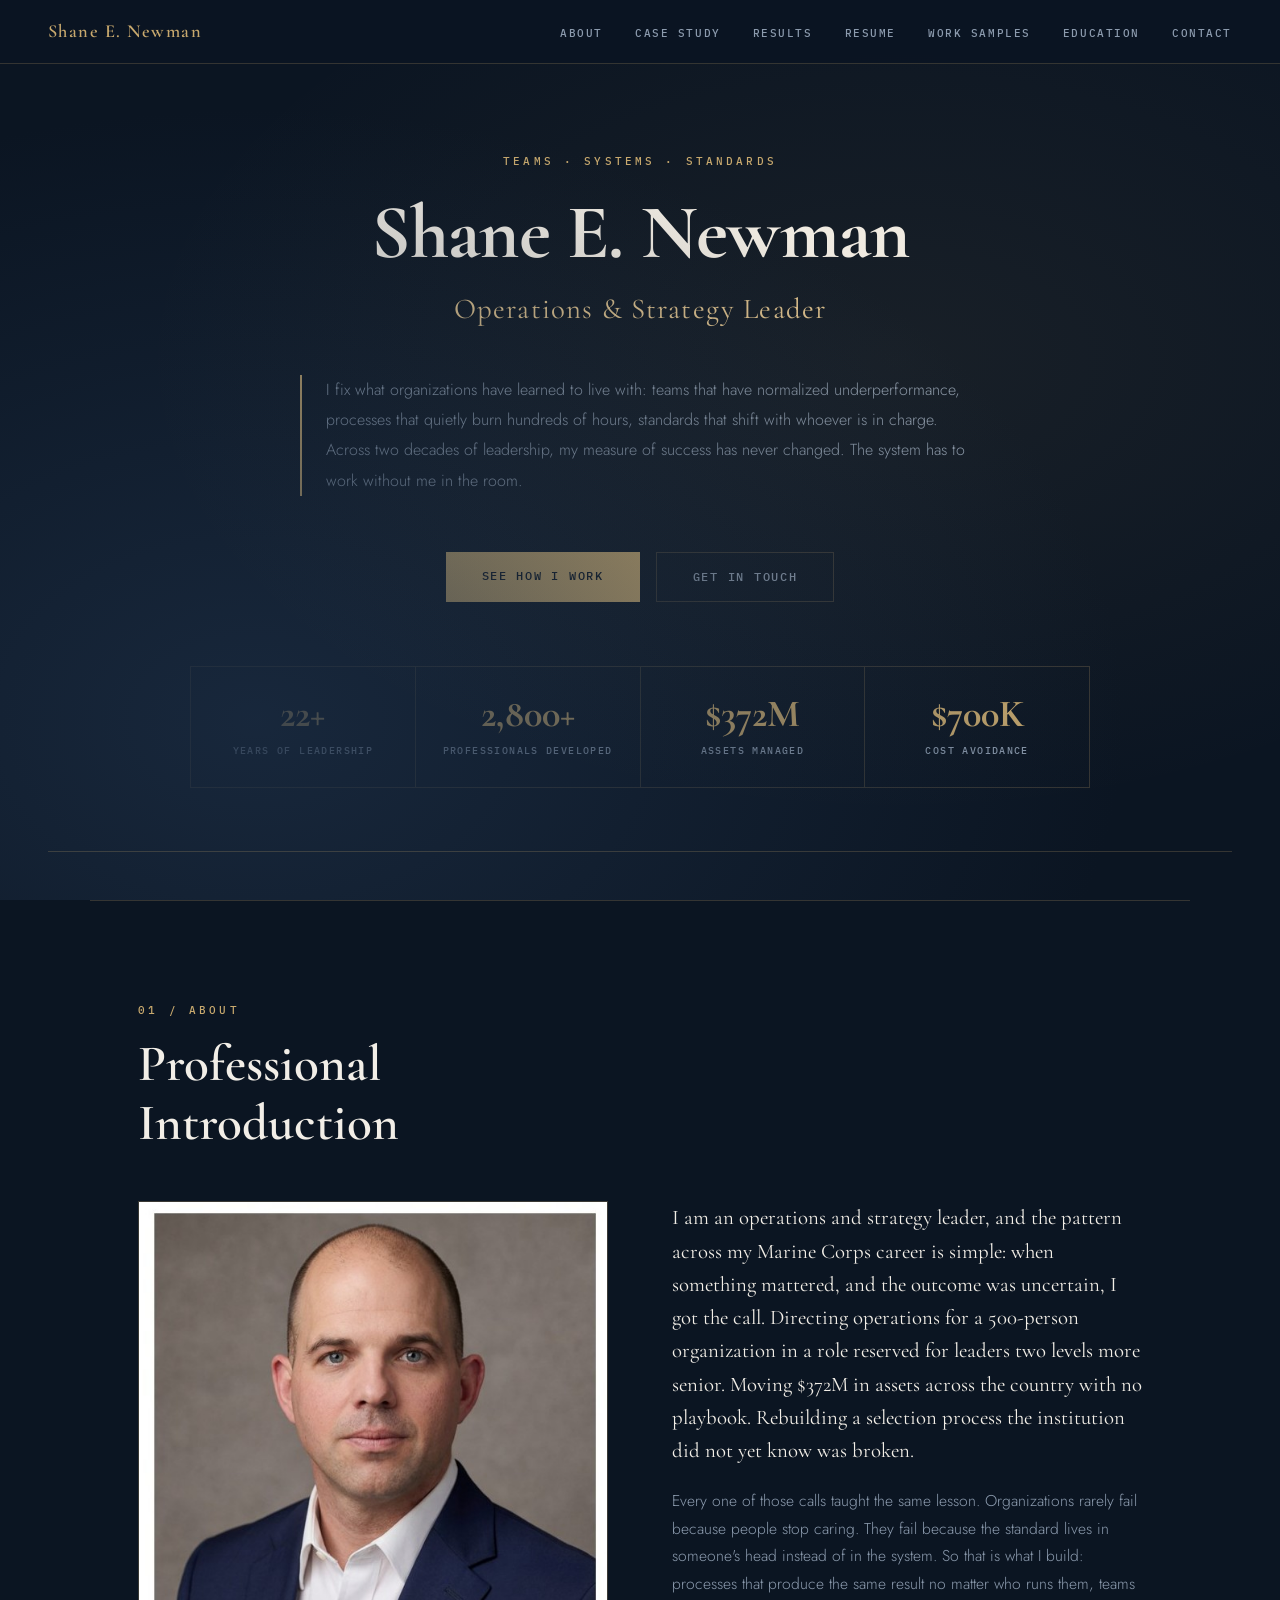
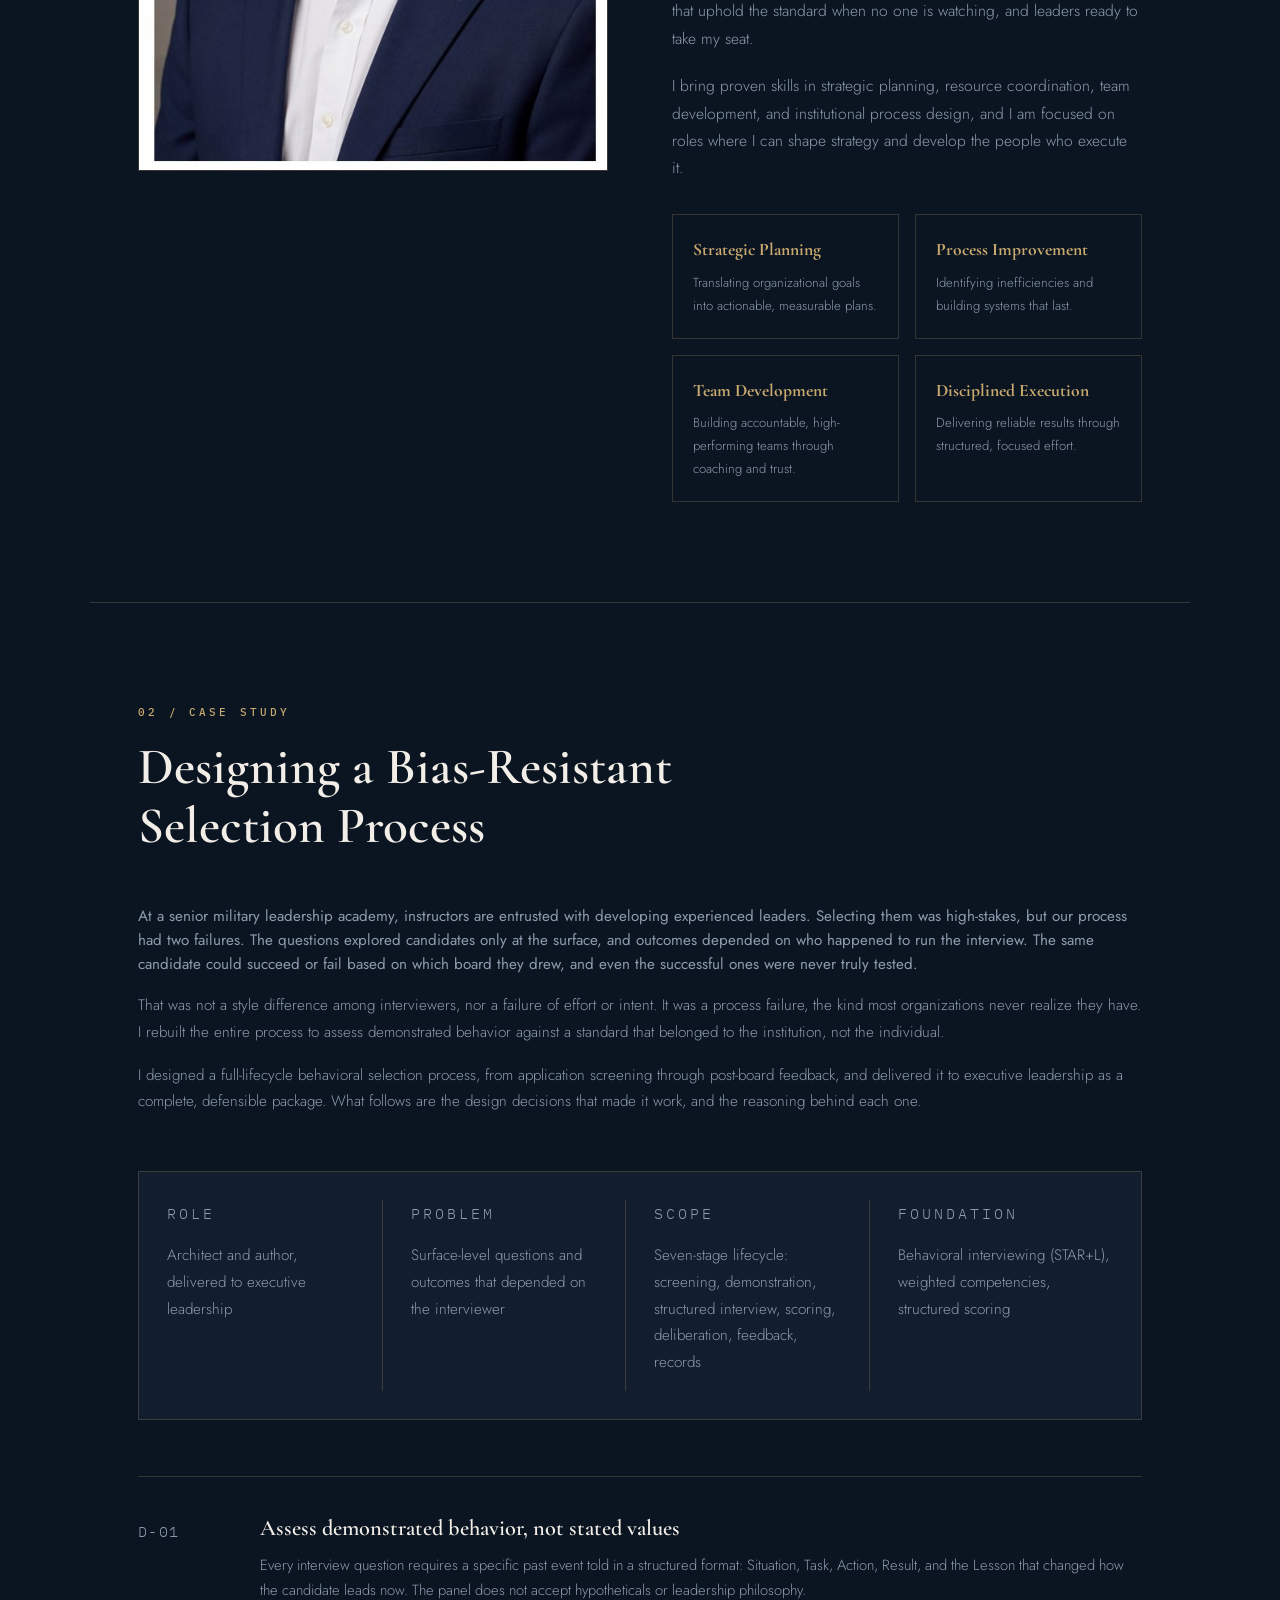
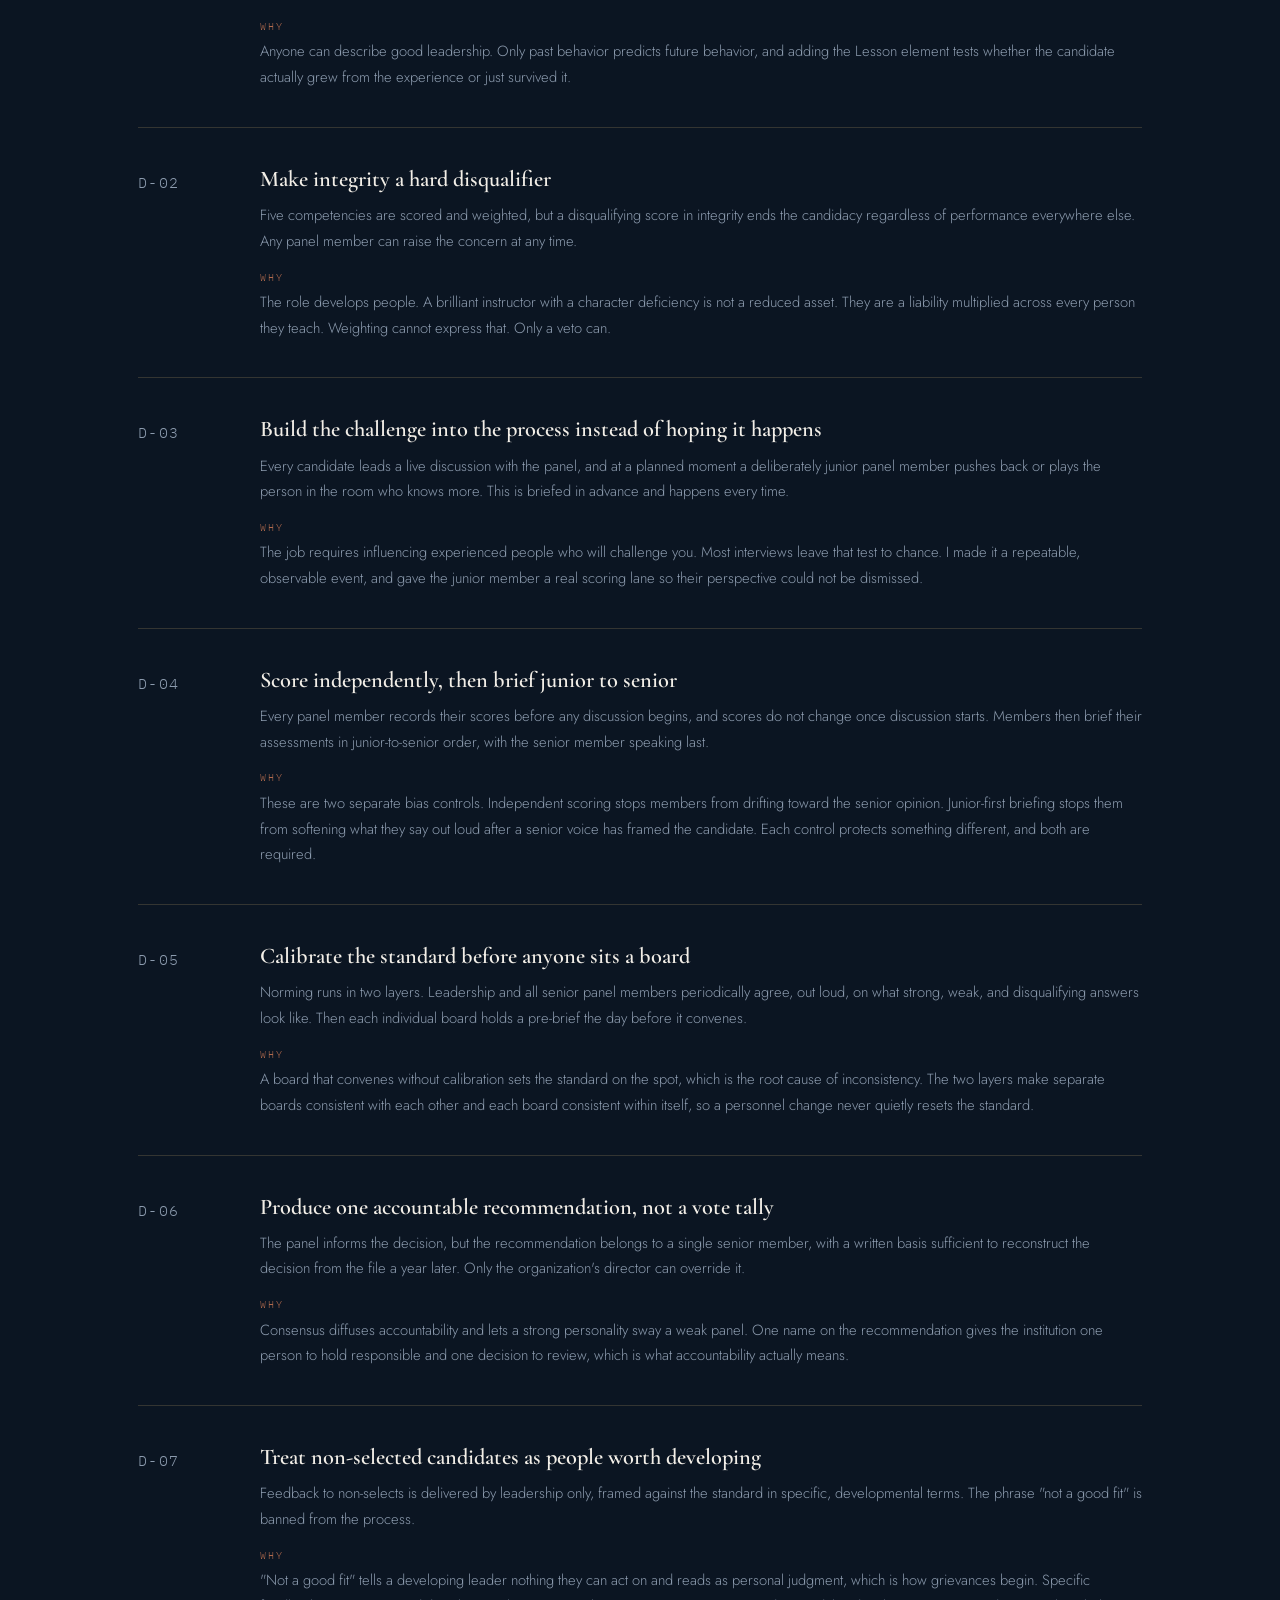
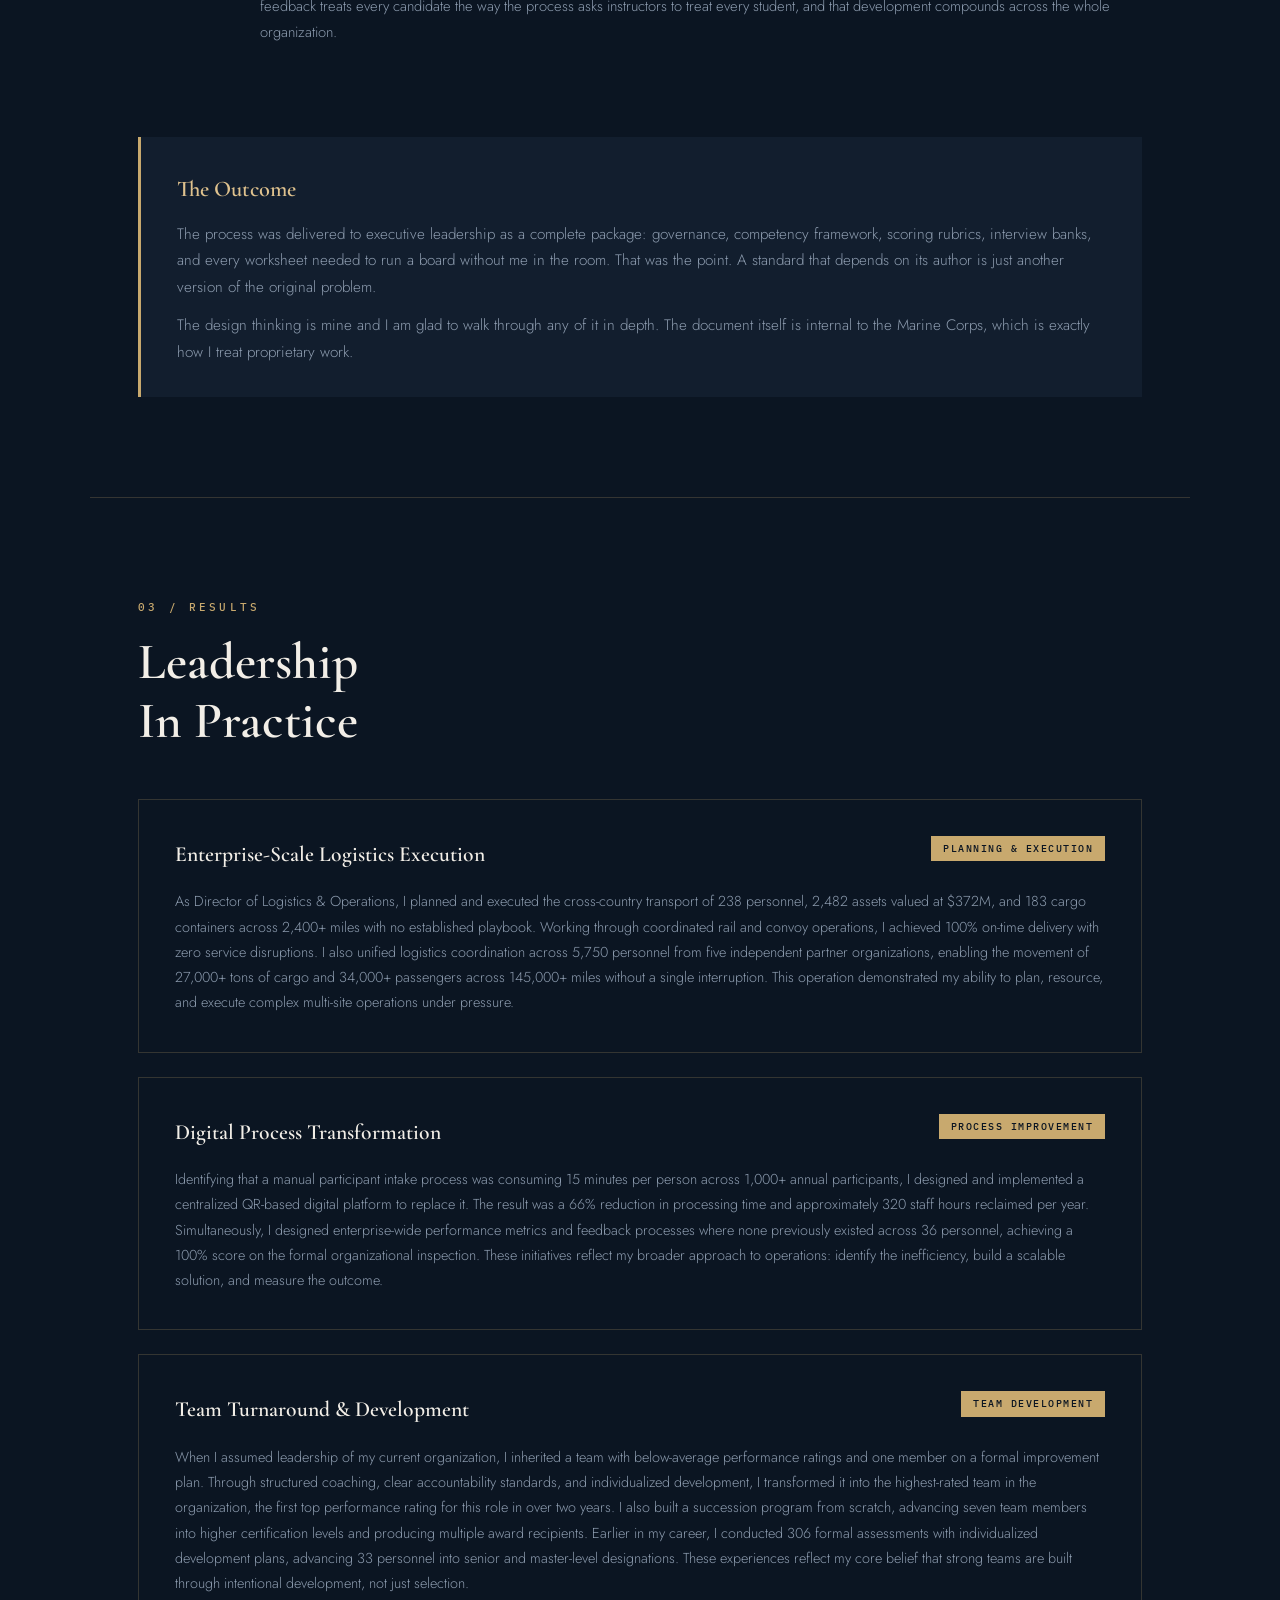
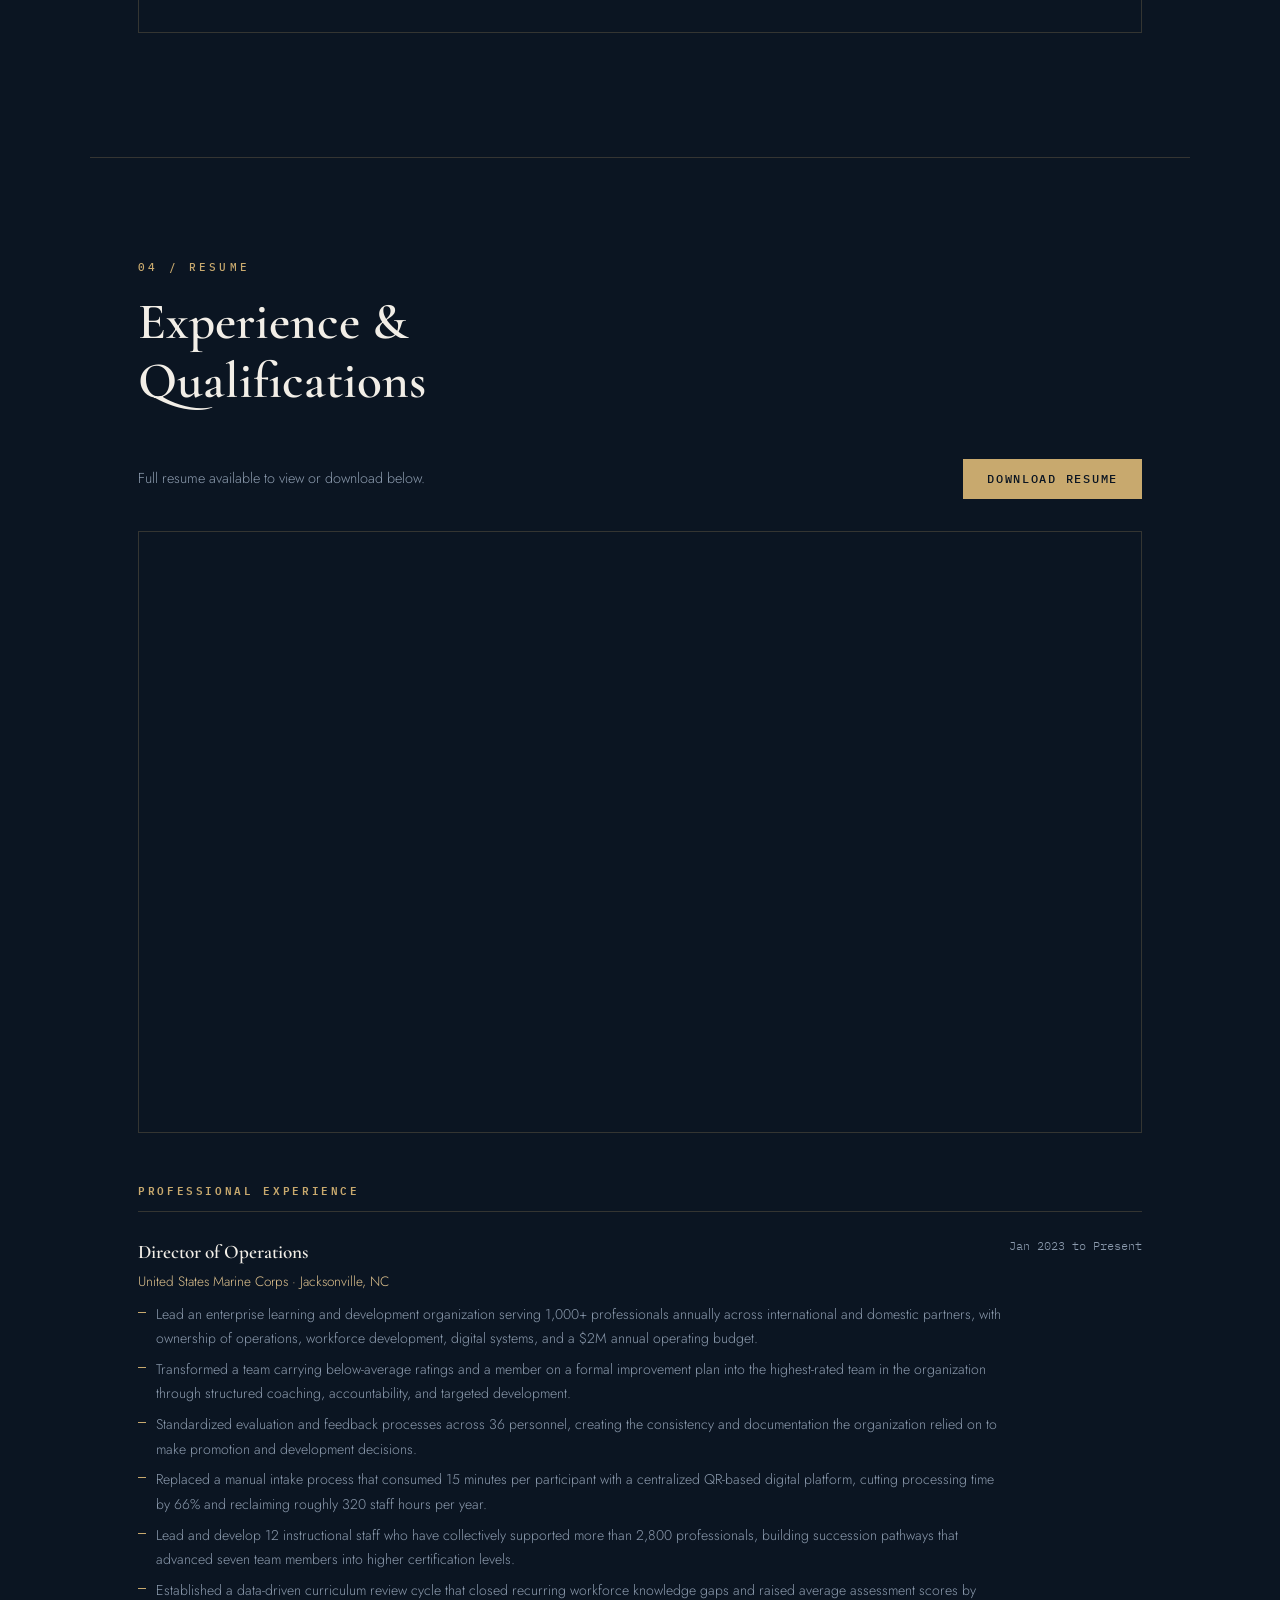
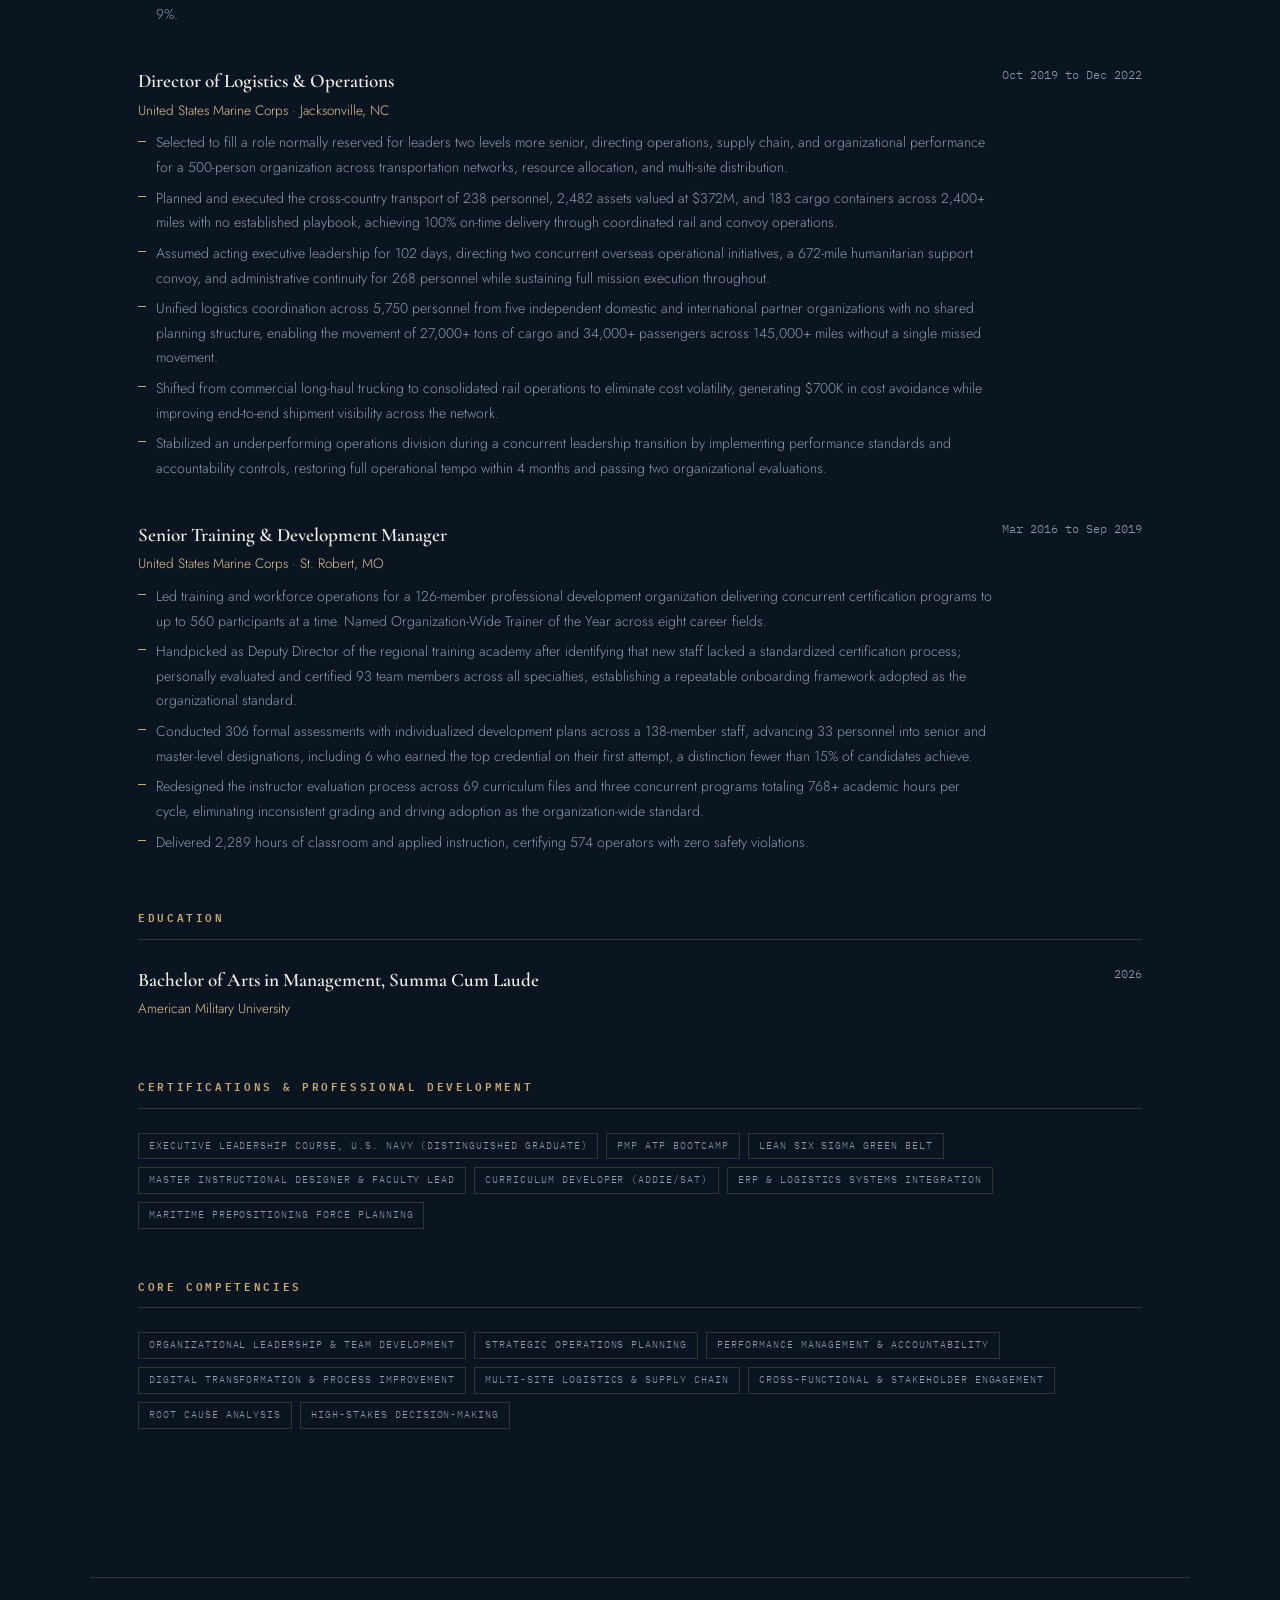
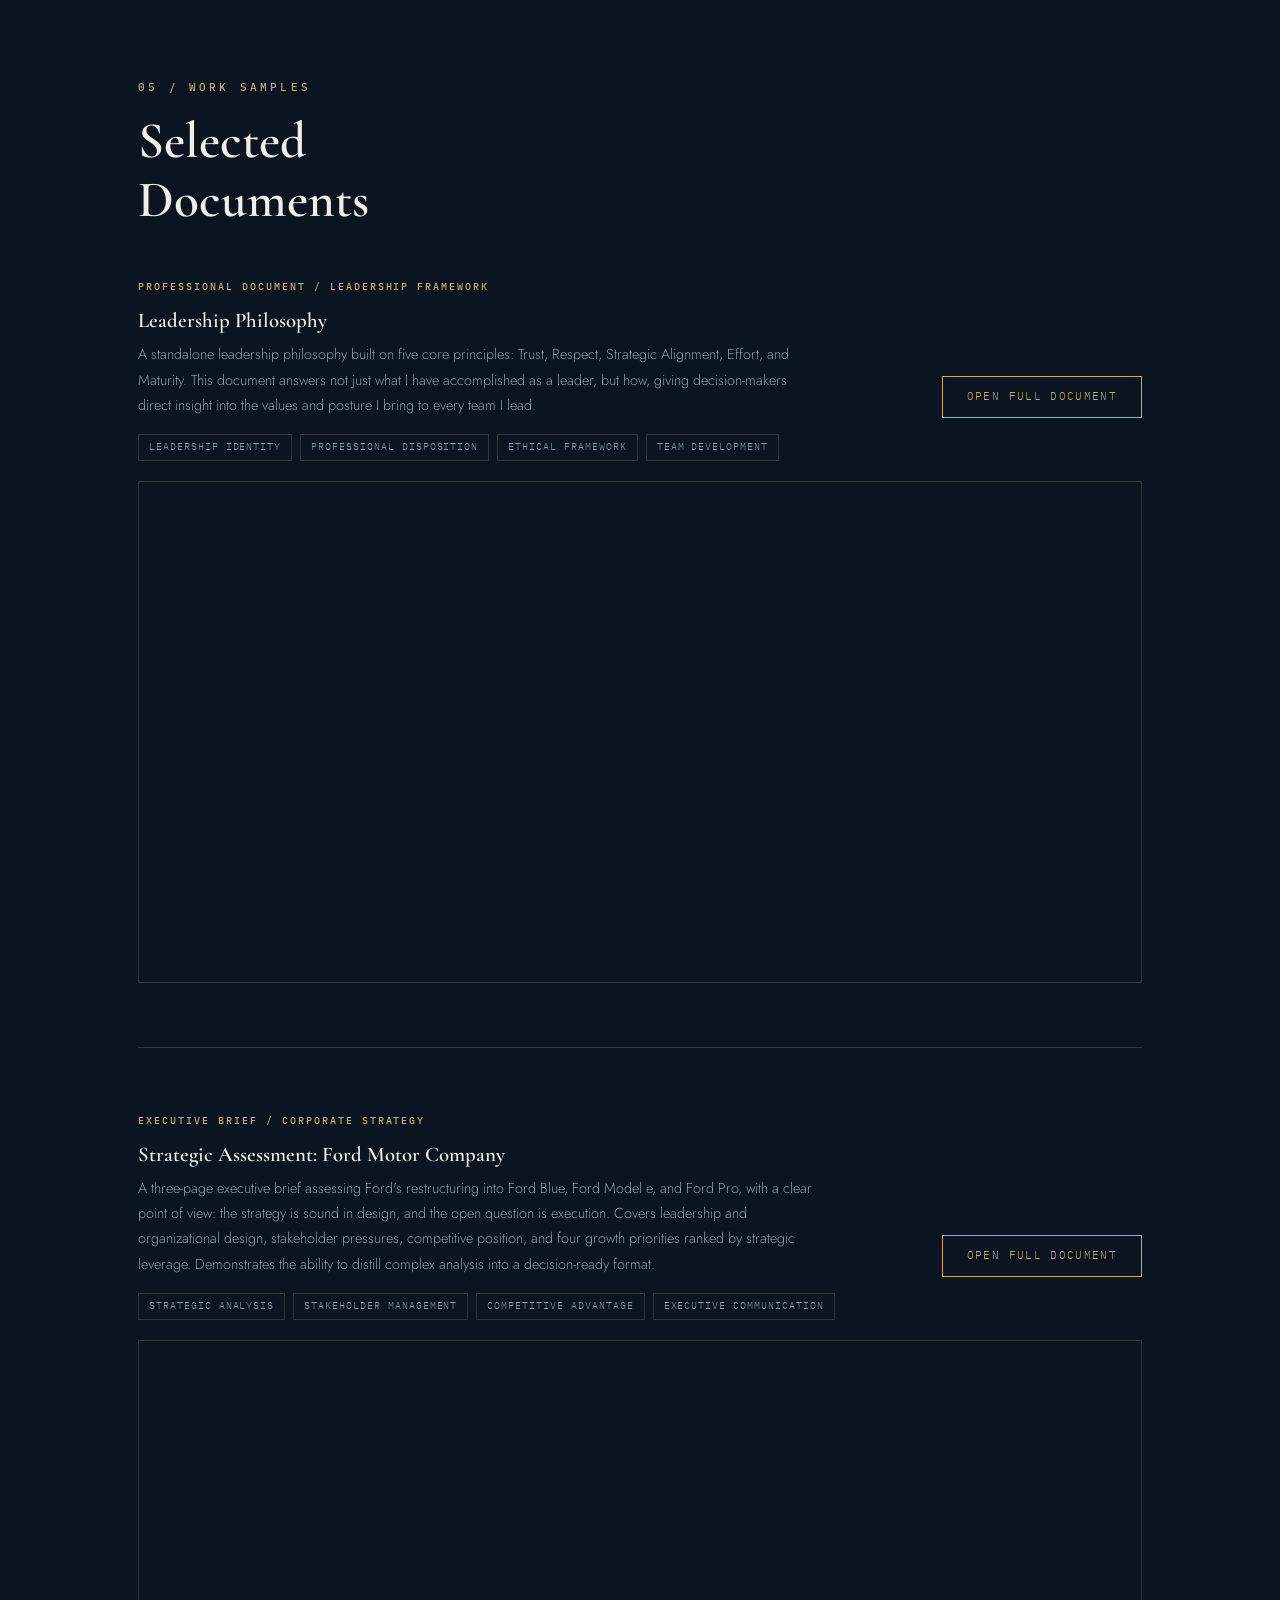
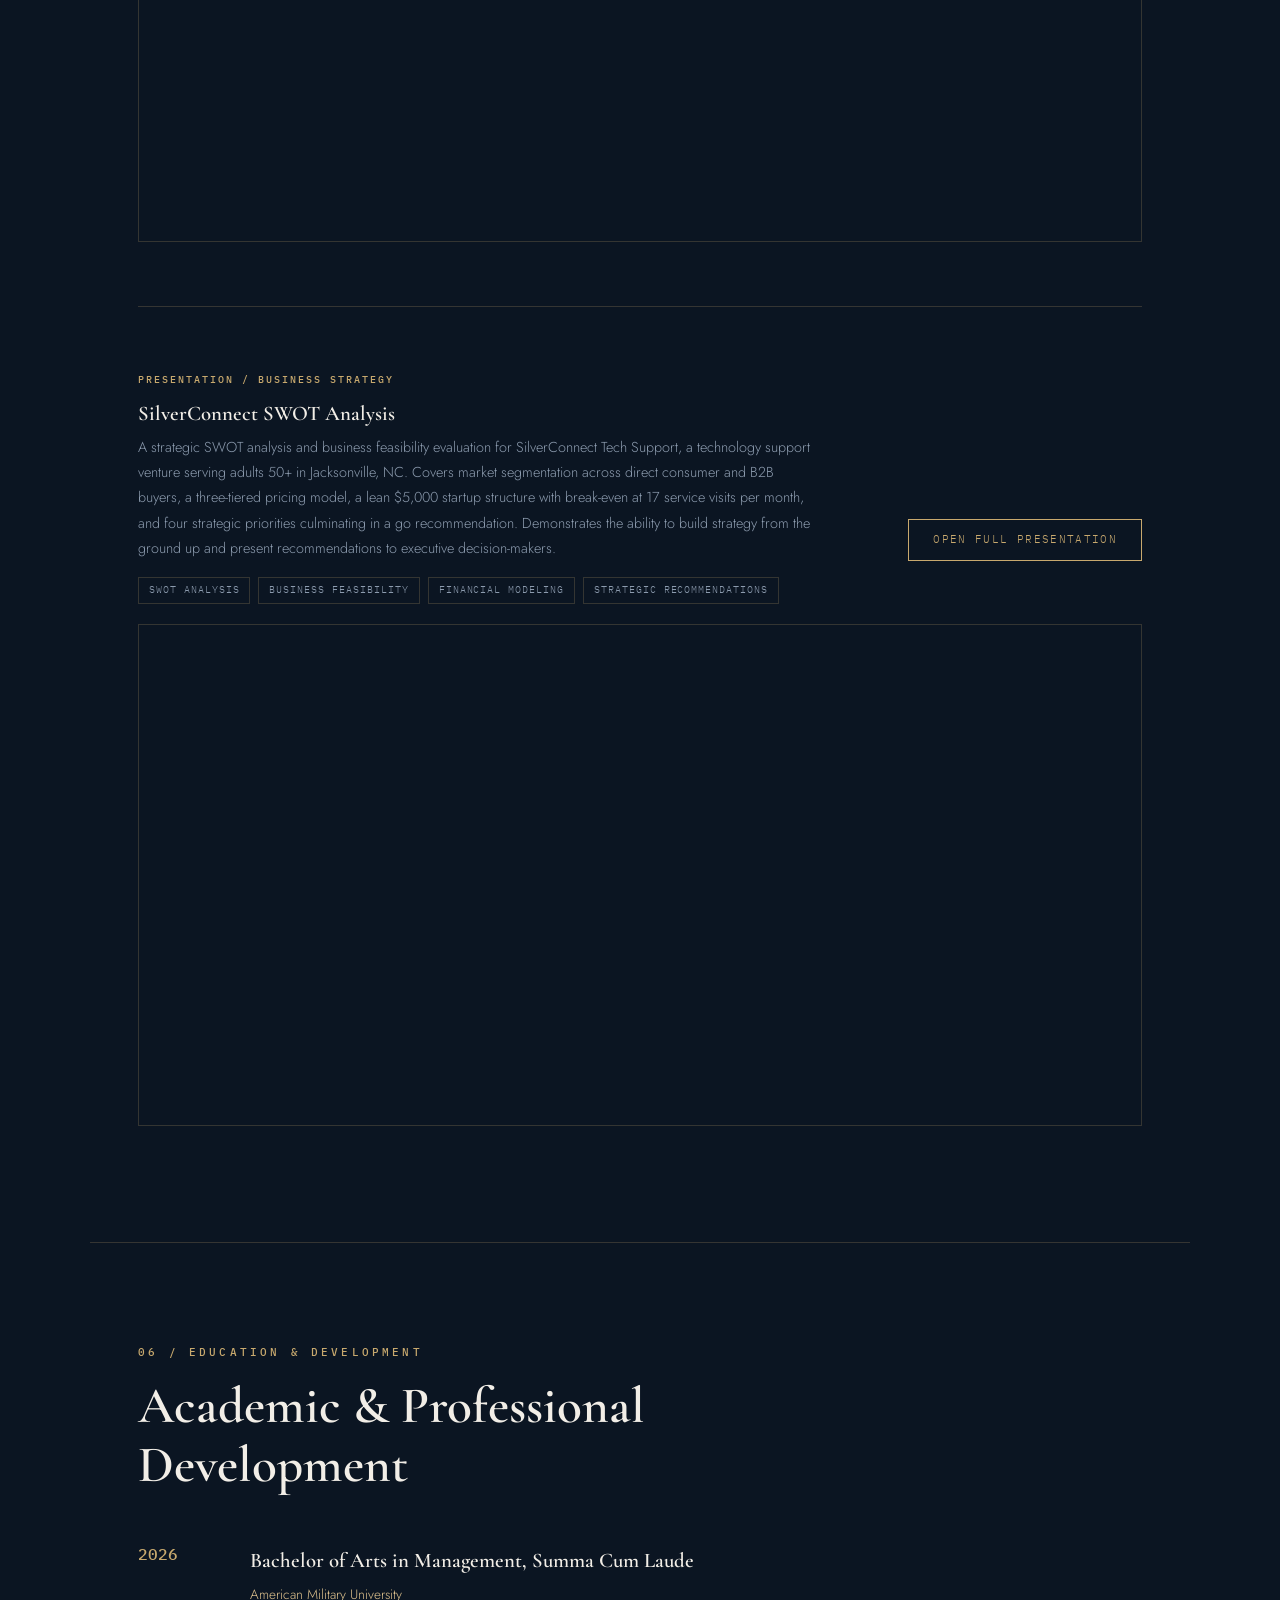
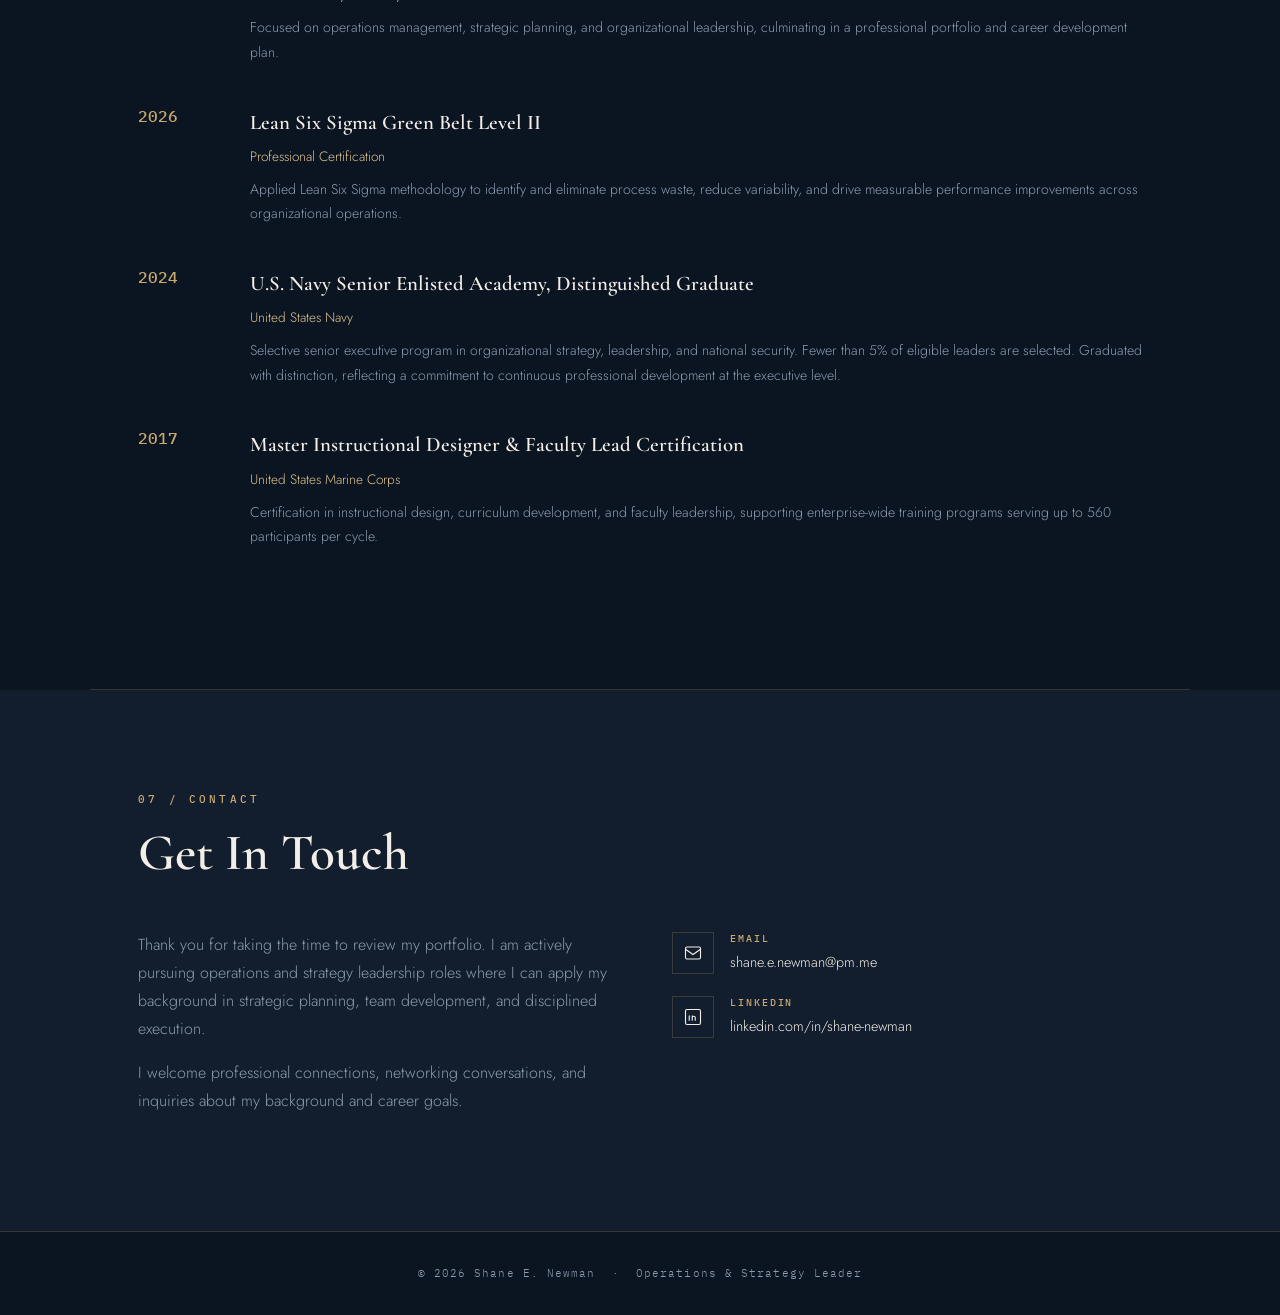
==== index.html @ adffcd4b "Update index.html" ====
<!DOCTYPE html>
<html lang="en">
<head>
  <meta charset="UTF-8" />
  <meta name="viewport" content="width=device-width, initial-scale=1.0"/>
  <title>Shane E. Newman | Operations &amp; Strategy Leader</title>
  <meta name="description" content="Shane E. Newman is an operations and strategy leader with 22 years of experience building accountable teams, redesigning institutional processes, and delivering measurable results." />
  <meta property="og:title" content="Shane E. Newman | Operations &amp; Strategy Leader" />
  <meta property="og:description" content="22 years leading operations, logistics, and workforce development. Builder of teams, systems, and standards that outlast their author." />
  <meta property="og:type" content="website" />
  <meta property="og:url" content="https://shanenewman.org/" />
  <link rel="canonical" href="https://shanenewman.org/" />
  <meta property="og:image" content="https://shanenewman.org/og-thumbnail.png" />
  <meta property="og:image:width" content="1200" />
  <meta property="og:image:height" content="627" />
  <meta name="twitter:card" content="summary_large_image" />
  <meta name="twitter:title" content="Shane E. Newman | Operations &amp; Strategy Leader" />
  <meta name="twitter:description" content="22 years leading operations, logistics, and workforce development. Builder of teams, systems, and standards that outlast their author." />
  <meta name="twitter:image" content="https://shanenewman.org/og-thumbnail.png" />
  <link href="https://fonts.googleapis.com/css2?family=Cormorant+Garamond:wght@400;500;600;700&family=Jost:wght@300;400;500;600&family=IBM+Plex+Mono:wght@400;500&display=swap" rel="stylesheet"/>
  <style>
    :root {
      --navy: #0b1522;
      --navy-mid: #121e2e;
      --navy-light: #1b2c42;
      --gold: #c8a96e;
      --gold-light: #dfc28e;
      --white: #f2eee7;
      --grey: #8c9bae;
      --brick: #b06a4d;
      --divider: rgba(200, 169, 110, 0.22);
    }

    * { margin: 0; padding: 0; box-sizing: border-box; }

    html { scroll-behavior: smooth; }

    body {
      background: var(--navy);
      color: var(--white);
      font-family: 'Jost', sans-serif;
      font-weight: 300;
      line-height: 1.75;
    }

    .mono {
      font-family: 'IBM Plex Mono', monospace;
    }

    /* NAV */
    nav {
      position: fixed;
      top: 0; left: 0; right: 0;
      z-index: 100;
      background: rgba(11, 21, 34, 0.94);
      backdrop-filter: blur(10px);
      border-bottom: 1px solid var(--divider);
      display: flex;
      justify-content: space-between;
      align-items: center;
      padding: 0 48px;
      height: 64px;
    }

    .nav-logo {
      font-family: 'Cormorant Garamond', serif;
      font-weight: 600;
      font-size: 1.15rem;
      letter-spacing: 0.08em;
      color: var(--gold);
      text-decoration: none;
      white-space: nowrap;
    }

    .nav-links {
      display: flex;
      gap: 32px;
      list-style: none;
    }

    .nav-links a {
      text-decoration: none;
      color: var(--grey);
      font-family: 'IBM Plex Mono', monospace;
      font-size: 0.7rem;
      letter-spacing: 0.14em;
      text-transform: uppercase;
      font-weight: 500;
      transition: color 0.2s;
    }

    .nav-links a:hover { color: var(--gold); }

    .nav-toggle {
      display: none;
      background: none;
      border: 1px solid var(--divider);
      color: var(--gold);
      font-family: 'IBM Plex Mono', monospace;
      font-size: 0.7rem;
      letter-spacing: 0.12em;
      text-transform: uppercase;
      padding: 8px 14px;
      cursor: pointer;
    }

    /* HERO */
    #home {
      min-height: 100vh;
      display: flex;
      flex-direction: column;
      justify-content: center;
      align-items: center;
      text-align: center;
      padding: 120px 48px 80px;
      position: relative;
      overflow: hidden;
    }

    #home::before {
      content: '';
      position: absolute;
      top: 0; left: 0; right: 0; bottom: 0;
      background:
        radial-gradient(ellipse at 70% 40%, rgba(200,169,110,0.07) 0%, transparent 60%),
        radial-gradient(ellipse at 20% 80%, rgba(27,44,66,0.8) 0%, transparent 60%);
      pointer-events: none;
    }

    .hero-eyebrow {
      font-family: 'IBM Plex Mono', monospace;
      font-size: 0.7rem;
      letter-spacing: 0.28em;
      text-transform: uppercase;
      color: var(--gold);
      margin-bottom: 24px;
      font-weight: 500;
    }

    .hero-name {
      font-family: 'Cormorant Garamond', serif;
      font-size: clamp(2.8rem, 6vw, 5.5rem);
      font-weight: 700;
      line-height: 1.0;
      color: var(--white);
      margin-bottom: 12px;
      letter-spacing: -0.01em;
    }

    .hero-title {
      font-family: 'Cormorant Garamond', serif;
      font-size: clamp(1.2rem, 2.5vw, 1.8rem);
      font-weight: 400;
      color: var(--gold-light);
      margin-bottom: 40px;
      letter-spacing: 0.04em;
    }

    .hero-statement {
      max-width: 680px;
      font-size: 1rem;
      color: var(--grey);
      line-height: 1.9;
      margin-bottom: 56px;
      border-left: 2px solid var(--gold);
      padding-left: 24px;
      text-align: left;
    }

    .hero-cta {
      display: flex;
      gap: 16px;
      flex-wrap: wrap;
      justify-content: center;
    }

    .hero-stats {
      display: flex;
      width: 100%;
      max-width: 900px;
      margin-top: 64px;
      border: 1px solid var(--divider);
    }

    .hero-stat {
      flex: 1;
      padding: 28px 16px;
      text-align: center;
      border-right: 1px solid var(--divider);
    }

    .hero-stat:last-child { border-right: none; }

    .hero-stat-val {
      font-family: 'Cormorant Garamond', serif;
      font-size: clamp(1.8rem, 3vw, 2.6rem);
      font-weight: 700;
      color: var(--gold);
      line-height: 1;
      margin-bottom: 8px;
    }

    .hero-stat-label {
      font-family: 'IBM Plex Mono', monospace;
      font-size: 0.62rem;
      letter-spacing: 0.14em;
      text-transform: uppercase;
      color: var(--grey);
      font-weight: 500;
    }

    .btn-primary {
      display: inline-block;
      padding: 14px 36px;
      background: var(--gold);
      color: var(--navy);
      text-decoration: none;
      font-family: 'IBM Plex Mono', monospace;
      font-size: 0.72rem;
      letter-spacing: 0.15em;
      text-transform: uppercase;
      font-weight: 500;
      transition: background 0.2s, transform 0.2s;
    }

    .btn-primary:hover { background: var(--gold-light); transform: translateY(-2px); }

    .btn-secondary {
      display: inline-block;
      padding: 14px 36px;
      border: 1px solid var(--divider);
      color: var(--grey);
      text-decoration: none;
      font-family: 'IBM Plex Mono', monospace;
      font-size: 0.72rem;
      letter-spacing: 0.15em;
      text-transform: uppercase;
      font-weight: 500;
      transition: border-color 0.2s, color 0.2s, transform 0.2s;
    }

    .btn-secondary:hover { border-color: var(--gold); color: var(--gold); transform: translateY(-2px); }

    .btn-outline-gold {
      display: inline-block;
      padding: 10px 24px;
      border: 1px solid var(--gold);
      color: var(--gold);
      font-family: 'IBM Plex Mono', monospace;
      font-size: 0.7rem;
      letter-spacing: 0.12em;
      text-transform: uppercase;
      text-decoration: none;
      white-space: nowrap;
      transition: background 0.2s, color 0.2s;
    }

    .btn-outline-gold:hover { background: var(--gold); color: var(--navy); }

    .hero-rule {
      position: absolute;
      bottom: 48px;
      left: 48px;
      right: 48px;
      height: 1px;
      background: var(--divider);
    }

    /* SECTIONS */
    section {
      padding: 100px 48px;
      max-width: 1100px;
      margin: 0 auto;
    }

    .section-label {
      font-family: 'IBM Plex Mono', monospace;
      font-size: 0.66rem;
      letter-spacing: 0.3em;
      text-transform: uppercase;
      color: var(--gold);
      font-weight: 500;
      margin-bottom: 16px;
    }

    .section-title {
      font-family: 'Cormorant Garamond', serif;
      font-size: clamp(2rem, 4vw, 3.2rem);
      font-weight: 600;
      color: var(--white);
      margin-bottom: 48px;
      line-height: 1.15;
    }

    .section-divider {
      width: 100%;
      height: 1px;
      background: var(--divider);
      margin: 0 auto;
      max-width: 1100px;
    }

    /* ABOUT */
    .about-grid {
      display: grid;
      grid-template-columns: 1fr 1fr;
      gap: 64px;
      align-items: start;
    }

    .about-text p {
      color: var(--grey);
      margin-bottom: 20px;
      font-size: 0.98rem;
    }

    .about-text p:first-child {
      font-family: 'Cormorant Garamond', serif;
      font-size: 1.3rem;
      color: var(--white);
      font-weight: 400;
      line-height: 1.6;
    }

    .values-grid {
      display: grid;
      grid-template-columns: 1fr 1fr;
      gap: 16px;
      margin-top: 32px;
    }

    .value-item {
      border: 1px solid var(--divider);
      padding: 20px;
    }

    .value-item h4 {
      font-family: 'Cormorant Garamond', serif;
      font-size: 1.1rem;
      color: var(--gold);
      margin-bottom: 6px;
    }

    .value-item p {
      font-size: 0.82rem !important;
      margin: 0 !important;
    }

    /* CASE STUDY */
    #casestudy {
      max-width: 1100px;
    }

    .case-intro {
      display: grid;
      grid-template-columns: 1fr;
      gap: 40px;
      margin-bottom: 56px;
    }
    

    .case-intro-lead {
      font-family: 'Jost', sans-serif;
      font-size: 1.05rem;
      color: var(--white);
      font-weight: 400;
      line-height: 1.6;
      margin-bottom: 20px;
    }

    .case-intro p {
      color: var(--grey);
      font-size: 0.95rem;
      margin-bottom: 16px;
    }

    .case-facts {
      border: 1px solid var(--divider);
      padding: 28px;
      background: var(--navy-mid);
      display: grid;
      grid-template-columns: repeat(4, 1fr);
      gap: 28px;
    }

    .case-fact {
      margin-bottom: 0;
      padding-bottom: 0;
      padding-right: 28px;
      border-right: 1px solid var(--divider);
    }

    .case-fact:last-child { padding-right: 0; border-right: none; }
    
    .case-fact-label {
      font-family: 'IBM Plex Mono', monospace;
      font-size: 0.62rem;
      letter-spacing: 0.2em;
      text-transform: uppercase;
      color: var(--gold);
      margin-bottom: 4px;
    }

    .case-fact-value {
      font-size: 0.88rem;
      color: var(--white);
    }

    .decision {
      display: grid;
      grid-template-columns: 90px 1fr;
      gap: 32px;
      padding: 36px 0;
      border-top: 1px solid var(--divider);
    }

    .decision:last-of-type { border-bottom: 1px solid var(--divider); }

    .decision-num {
      font-family: 'IBM Plex Mono', monospace;
      font-size: 0.8rem;
      letter-spacing: 0.1em;
      color: var(--gold);
      padding-top: 6px;
    }

    .decision h3 {
      font-family: 'Cormorant Garamond', serif;
      font-size: 1.4rem;
      color: var(--white);
      font-weight: 600;
      margin-bottom: 10px;
      line-height: 1.3;
    }

    .decision p {
      font-size: 0.92rem;
      color: var(--grey);
    }

    .decision .why {
      font-family: 'IBM Plex Mono', monospace;
      font-size: 0.62rem;
      letter-spacing: 0.2em;
      text-transform: uppercase;
      color: var(--brick);
      margin-bottom: 4px;
      margin-top: 14px;
    }

    .case-outcome {
      margin-top: 56px;
      border-left: 3px solid var(--gold);
      background: var(--navy-mid);
      padding: 32px 36px;
    }

    .case-outcome h3 {
      font-family: 'Cormorant Garamond', serif;
      font-size: 1.4rem;
      color: var(--gold-light);
      font-weight: 600;
      margin-bottom: 12px;
    }

    .case-outcome p {
      font-size: 0.95rem;
      color: var(--grey);
      margin-bottom: 12px;
    }

    .case-outcome p:last-child { margin-bottom: 0; }

    /* RESUME */
    .resume-section { margin-bottom: 48px; }

    .resume-section-title {
      font-family: 'IBM Plex Mono', monospace;
      font-size: 0.66rem;
      letter-spacing: 0.25em;
      text-transform: uppercase;
      color: var(--gold);
      font-weight: 600;
      margin-bottom: 24px;
      padding-bottom: 12px;
      border-bottom: 1px solid var(--divider);
    }

    .resume-entry {
      display: grid;
      grid-template-columns: 1fr auto;
      gap: 8px;
      margin-bottom: 32px;
    }

    .resume-entry-title {
      font-family: 'Cormorant Garamond', serif;
      font-size: 1.2rem;
      color: var(--white);
      font-weight: 600;
    }

    .resume-entry-org {
      font-size: 0.85rem;
      color: var(--gold-light);
      margin-bottom: 8px;
    }

    .resume-entry-date {
      font-family: 'IBM Plex Mono', monospace;
      font-size: 0.72rem;
      color: var(--grey);
      text-align: right;
      white-space: nowrap;
    }

    .resume-entry ul {
      list-style: none;
      margin-top: 8px;
    }

    .resume-entry ul li {
      font-size: 0.88rem;
      color: var(--grey);
      padding-left: 18px;
      position: relative;
      margin-bottom: 6px;
    }

    .resume-entry ul li::before {
      content: '';
      position: absolute;
      left: 0;
      top: 0.72em;
      width: 8px;
      height: 1px;
      background: var(--gold);
    }

    /* LEADERSHIP */
    .experience-entry {
      border: 1px solid var(--divider);
      padding: 36px;
      margin-bottom: 24px;
      position: relative;
      transition: border-color 0.2s;
    }

    .experience-entry:hover { border-color: var(--gold); }

    .experience-entry::before {
      content: '';
      position: absolute;
      top: 0; left: 0;
      width: 3px;
      height: 0;
      background: var(--gold);
      transition: height 0.3s;
    }

    .experience-entry:hover::before { height: 100%; }

    .exp-header {
      display: flex;
      justify-content: space-between;
      align-items: flex-start;
      margin-bottom: 16px;
      flex-wrap: wrap;
      gap: 8px;
    }

    .exp-title {
      font-family: 'Cormorant Garamond', serif;
      font-size: 1.35rem;
      color: var(--white);
      font-weight: 600;
    }

    .exp-tag {
      font-family: 'IBM Plex Mono', monospace;
      font-size: 0.62rem;
      letter-spacing: 0.15em;
      text-transform: uppercase;
      color: var(--navy);
      background: var(--gold);
      padding: 4px 12px;
      font-weight: 500;
    }

    .exp-body {
      font-size: 0.9rem;
      color: var(--grey);
    }

    /* WORK SAMPLES */
    .project-type {
      font-family: 'IBM Plex Mono', monospace;
      font-size: 0.62rem;
      letter-spacing: 0.2em;
      text-transform: uppercase;
      color: var(--gold);
      font-weight: 500;
      margin-bottom: 12px;
    }

    .project-title {
      font-family: 'Cormorant Garamond', serif;
      font-size: 1.3rem;
      color: var(--white);
      font-weight: 600;
      margin-bottom: 16px;
      line-height: 1.3;
    }

    .skill-tag {
      font-family: 'IBM Plex Mono', monospace;
      font-size: 0.6rem;
      letter-spacing: 0.1em;
      text-transform: uppercase;
      border: 1px solid var(--divider);
      color: var(--grey);
      padding: 4px 10px;
    }

    .project-skills {
      display: flex;
      flex-wrap: wrap;
      gap: 8px;
    }

    /* EDUCATION */
    .edu-entry {
      display: grid;
      grid-template-columns: auto 1fr;
      gap: 32px;
      align-items: start;
      margin-bottom: 40px;
    }

    .edu-year {
      font-family: 'IBM Plex Mono', monospace;
      font-size: 1rem;
      color: var(--gold);
      font-weight: 500;
      line-height: 1.4;
      min-width: 80px;
    }

    .edu-details h3 {
      font-family: 'Cormorant Garamond', serif;
      font-size: 1.3rem;
      color: var(--white);
      font-weight: 600;
      margin-bottom: 4px;
    }

    .edu-details .edu-school {
      font-size: 0.85rem;
      color: var(--gold-light);
      margin-bottom: 8px;
    }

    .edu-details p {
      font-size: 0.88rem;
      color: var(--grey);
    }

    /* CONTACT */
    #contact {
      background: var(--navy-mid);
    }

    .contact-inner {
      max-width: 1100px;
      margin: 0 auto;
      padding: 100px 48px;
    }

    .contact-grid {
      display: grid;
      grid-template-columns: 1fr 1fr;
      gap: 64px;
      align-items: start;
    }

    .contact-text p {
      font-size: 1rem;
      color: var(--grey);
      margin-bottom: 16px;
    }

    .contact-items {
      display: flex;
      flex-direction: column;
      gap: 20px;
    }

    .contact-item {
      display: flex;
      align-items: center;
      gap: 16px;
      text-decoration: none;
      color: var(--white);
      font-size: 0.9rem;
      transition: color 0.2s;
    }

    .contact-item:hover { color: var(--gold); }

    .contact-icon {
      width: 42px;
      height: 42px;
      border: 1px solid var(--divider);
      display: flex;
      align-items: center;
      justify-content: center;
      flex-shrink: 0;
    }

    .contact-item-label {
      font-family: 'IBM Plex Mono', monospace;
      font-size: 0.6rem;
      letter-spacing: 0.2em;
      text-transform: uppercase;
      color: var(--gold);
      display: block;
      margin-bottom: 2px;
      font-weight: 500;
    }

    /* FOOTER */
    footer {
      text-align: center;
      padding: 32px 48px;
      border-top: 1px solid var(--divider);
      font-family: 'IBM Plex Mono', monospace;
      font-size: 0.68rem;
      color: var(--grey);
      letter-spacing: 0.1em;
    }

    /* FADE IN */
    .fade-in {
      opacity: 0;
      transform: translateY(24px);
      transition: opacity 0.6s ease, transform 0.6s ease;
    }

    .fade-in.visible {
      opacity: 1;
      transform: translateY(0);
    }

    @media (prefers-reduced-motion: reduce) {
      html { scroll-behavior: auto; }
      .fade-in { opacity: 1; transform: none; transition: none; }
      .experience-entry::before { transition: none; }
    }

    a:focus-visible, button:focus-visible {
      outline: 2px solid var(--gold);
      outline-offset: 3px;
    }

    @media (max-width: 860px) {
      nav { padding: 0 20px; }
      .nav-links {
        display: none;
        position: absolute;
        top: 64px;
        left: 0; right: 0;
        background: rgba(11, 21, 34, 0.98);
        border-bottom: 1px solid var(--divider);
        flex-direction: column;
        gap: 0;
        padding: 12px 0;
      }
      .nav-links.open { display: flex; }
      .nav-links li { padding: 12px 24px; }
      .nav-toggle { display: block; }
      section { padding: 70px 20px; }
      #home { padding: 100px 20px 60px; }
      .about-grid, .contact-grid, .values-grid, .case-intro, .case-facts { grid-template-columns: 1fr; }
      .about-grid > div:first-child { position: static !important; }
      .case-fact { padding-right: 0; border-right: none; border-bottom: 1px solid var(--divider); padding-bottom: 20px; }
      .case-fact:last-child { border-bottom: none; padding-bottom: 0; }
      .resume-entry { grid-template-columns: 1fr; }
      .resume-entry-date { text-align: left; }
      .edu-entry { grid-template-columns: 1fr; gap: 8px; }
      .decision { grid-template-columns: 1fr; gap: 8px; }
      .hero-stats { flex-wrap: wrap; }
      .hero-stat { flex: 1 1 50%; border-bottom: 1px solid var(--divider); }
    }
  </style>
</head>
<body>

  <!-- NAV -->
  <nav>
    <a class="nav-logo" href="#home">Shane E. Newman</a>
    <button class="nav-toggle" aria-label="Toggle navigation" onclick="document.querySelector('.nav-links').classList.toggle('open')">Menu</button>
    <ul class="nav-links">
      <li><a href="#about">About</a></li>
      <li><a href="#casestudy">Case Study</a></li>
      <li><a href="#leadership">Results</a></li>
      <li><a href="#resume">Resume</a></li>
      <li><a href="#samples">Work Samples</a></li>
      <li><a href="#education">Education</a></li>
      <li><a href="#contact">Contact</a></li>
    </ul>
  </nav>

  <!-- HERO -->
  <section id="home" style="max-width:100%; padding-left:48px; padding-right:48px;">
    <p class="hero-eyebrow">Teams &middot; Systems &middot; Standards</p>
    <h1 class="hero-name">Shane E. Newman</h1>
    <p class="hero-title">Operations &amp; Strategy Leader</p>
    <p class="hero-statement">
     I fix what organizations have learned to live with: teams that have normalized underperformance, processes that quietly burn hundreds of hours, standards that shift with whoever is in charge. Across two decades of leadership, my measure of success has never changed. The system has to work without me in the room.
    </p>
    <div class="hero-cta">
      <a href="#casestudy" class="btn-primary">See How I Work</a>
      <a href="#contact" class="btn-secondary">Get In Touch</a>
    </div>
    <div class="hero-stats">
      <div class="hero-stat">
        <p class="hero-stat-val">22+</p>
        <p class="hero-stat-label">Years of Leadership</p>
      </div>
      <div class="hero-stat">
        <p class="hero-stat-val">2,800+</p>
        <p class="hero-stat-label">Professionals Developed</p>
      </div>
      <div class="hero-stat">
        <p class="hero-stat-val">$372M</p>
        <p class="hero-stat-label">Assets Managed</p>
      </div>
      <div class="hero-stat">
        <p class="hero-stat-val">$700K</p>
        <p class="hero-stat-label">Cost Avoidance</p>
      </div>
    </div>
    <div class="hero-rule"></div>
  </section>

  <div class="section-divider"></div>

  <!-- ABOUT -->
  <section id="about">
    <p class="section-label fade-in">01 / About</p>
    <h2 class="section-title fade-in">Professional<br>Introduction</h2>
    <div class="about-grid">
      <div class="fade-in" style="width:100%; position:sticky; top:96px;">
        <img src="AMU.jpg" alt="Shane E. Newman" style="width:100%; display:block; border:1px solid rgba(200,169,110,0.25);" />
      </div>
      <div class="about-text fade-in">
        <p>I am an operations and strategy leader, and the pattern across my Marine Corps career is simple: when something mattered, and the outcome was uncertain, I got the call. Directing operations for a 500-person organization in a role reserved for leaders two levels more senior. Moving $372M in assets across the country with no playbook. Rebuilding a selection process the institution did not yet know was broken.</p>
        <p>Every one of those calls taught the same lesson. Organizations rarely fail because people stop caring. They fail because the standard lives in someone's head instead of in the system. So that is what I build: processes that produce the same result no matter who runs them, teams that uphold the standard when no one is watching, and leaders ready to take my seat.</p>
        <p>I bring proven skills in strategic planning, resource coordination, team development, and institutional process design, and I am focused on roles where I can shape strategy and develop the people who execute it.</p>
        <div class="values-grid">
          <div class="value-item">
            <h4>Strategic Planning</h4>
            <p>Translating organizational goals into actionable, measurable plans.</p>
          </div>
          <div class="value-item">
            <h4>Process Improvement</h4>
            <p>Identifying inefficiencies and building systems that last.</p>
          </div>
          <div class="value-item">
            <h4>Team Development</h4>
            <p>Building accountable, high-performing teams through coaching and trust.</p>
          </div>
          <div class="value-item">
            <h4>Disciplined Execution</h4>
            <p>Delivering reliable results through structured, focused effort.</p>
          </div>
        </div>
      </div>
    </div>
  </section>

  <div class="section-divider"></div>

  <!-- CASE STUDY -->
  <section id="casestudy">
    <p class="section-label fade-in">02 / Case Study</p>
    <h2 class="section-title fade-in">Designing a Bias-Resistant<br>Selection Process</h2>

    <div class="case-intro fade-in">
      <div>
        <p class="case-intro-lead">At a senior military leadership academy, instructors are entrusted with developing experienced leaders. Selecting them was high-stakes, but our process had two failures. The questions explored candidates only at the surface, and outcomes depended on who happened to run the interview. The same candidate could succeed or fail based on which board they drew, and even the successful ones were never truly tested.</p>
        <p>That was not a style difference among interviewers, nor a failure of effort or intent. It was a process failure, the kind most organizations never realize they have. I rebuilt the entire process to assess demonstrated behavior against a standard that belonged to the institution, not the individual.</p>
        <p>I designed a full-lifecycle behavioral selection process, from application screening through post-board feedback, and delivered it to executive leadership as a complete, defensible package. What follows are the design decisions that made it work, and the reasoning behind each one.</p>
      </div>
      <div class="case-facts">
        <div class="case-fact">
          <p class="case-fact-label">Role</p>
          <p class="case-fact-value">Architect and author, delivered to executive leadership</p>
        </div>
        <div class="case-fact">
          <p class="case-fact-label">Problem</p>
          <p class="case-fact-value">Surface-level questions and outcomes that depended on the interviewer</p>
        </div>
        <div class="case-fact">
          <p class="case-fact-label">Scope</p>
          <p class="case-fact-value">Seven-stage lifecycle: screening, demonstration, structured interview, scoring, deliberation, feedback, records</p>
        </div>
        <div class="case-fact">
          <p class="case-fact-label">Foundation</p>
          <p class="case-fact-value">Behavioral interviewing (STAR+L), weighted competencies, structured scoring</p>
        </div>
      </div>
    </div>

    <div class="decision fade-in">
      <p class="decision-num">D-01</p>
      <div>
        <h3>Assess demonstrated behavior, not stated values</h3>
        <p>Every interview question requires a specific past event told in a structured format: Situation, Task, Action, Result, and the Lesson that changed how the candidate leads now. The panel does not accept hypotheticals or leadership philosophy.</p>
        <p class="why">Why</p>
        <p>Anyone can describe good leadership. Only past behavior predicts future behavior, and adding the Lesson element tests whether the candidate actually grew from the experience or just survived it.</p>
      </div>
    </div>

    <div class="decision fade-in">
      <p class="decision-num">D-02</p>
      <div>
        <h3>Make integrity a hard disqualifier</h3>
        <p>Five competencies are scored and weighted, but a disqualifying score in integrity ends the candidacy regardless of performance everywhere else. Any panel member can raise the concern at any time.</p>
        <p class="why">Why</p>
        <p>The role develops people. A brilliant instructor with a character deficiency is not a reduced asset. They are a liability multiplied across every person they teach. Weighting cannot express that. Only a veto can.</p>
      </div>
    </div>

    <div class="decision fade-in">
      <p class="decision-num">D-03</p>
      <div>
        <h3>Build the challenge into the process instead of hoping it happens</h3>
        <p>Every candidate leads a live discussion with the panel, and at a planned moment a deliberately junior panel member pushes back or plays the person in the room who knows more. This is briefed in advance and happens every time.</p>
        <p class="why">Why</p>
        <p>The job requires influencing experienced people who will challenge you. Most interviews leave that test to chance. I made it a repeatable, observable event, and gave the junior member a real scoring lane so their perspective could not be dismissed.</p>
      </div>
    </div>

    <div class="decision fade-in">
      <p class="decision-num">D-04</p>
      <div>
        <h3>Score independently, then brief junior to senior</h3>
        <p>Every panel member records their scores before any discussion begins, and scores do not change once discussion starts. Members then brief their assessments in junior-to-senior order, with the senior member speaking last.</p>
        <p class="why">Why</p>
        <p>These are two separate bias controls. Independent scoring stops members from drifting toward the senior opinion. Junior-first briefing stops them from softening what they say out loud after a senior voice has framed the candidate. Each control protects something different, and both are required.</p>
      </div>
    </div>

    <div class="decision fade-in">
      <p class="decision-num">D-05</p>
      <div>
        <h3>Calibrate the standard before anyone sits a board</h3>
        <p>Norming runs in two layers. Leadership and all senior panel members periodically agree, out loud, on what strong, weak, and disqualifying answers look like. Then each individual board holds a pre-brief the day before it convenes.</p>
        <p class="why">Why</p>
        <p>A board that convenes without calibration sets the standard on the spot, which is the root cause of inconsistency. The two layers make separate boards consistent with each other and each board consistent within itself, so a personnel change never quietly resets the standard.</p>
      </div>
    </div>

    <div class="decision fade-in">
      <p class="decision-num">D-06</p>
      <div>
        <h3>Produce one accountable recommendation, not a vote tally</h3>
        <p>The panel informs the decision, but the recommendation belongs to a single senior member, with a written basis sufficient to reconstruct the decision from the file a year later. Only the organization's director can override it.</p>
        <p class="why">Why</p>
        <p>Consensus diffuses accountability and lets a strong personality sway a weak panel. One name on the recommendation gives the institution one person to hold responsible and one decision to review, which is what accountability actually means.</p>
      </div>
    </div>

    <div class="decision fade-in">
      <p class="decision-num">D-07</p>
      <div>
        <h3>Treat non-selected candidates as people worth developing</h3>
        <p>Feedback to non-selects is delivered by leadership only, framed against the standard in specific, developmental terms. The phrase "not a good fit" is banned from the process.</p>
        <p class="why">Why</p>
        <p>"Not a good fit" tells a developing leader nothing they can act on and reads as personal judgment, which is how grievances begin. Specific feedback treats every candidate the way the process asks instructors to treat every student, and that development compounds across the whole organization.</p>
      </div>
    </div>

    <div class="case-outcome fade-in">
      <h3>The Outcome</h3>
      <p>The process was delivered to executive leadership as a complete package: governance, competency framework, scoring rubrics, interview banks, and every worksheet needed to run a board without me in the room. That was the point. A standard that depends on its author is just another version of the original problem.</p>
      <p>The design thinking is mine and I am glad to walk through any of it in depth. The document itself is internal to the Marine Corps, which is exactly how I treat proprietary work.</p>
    </div>
  </section>

  <div class="section-divider"></div>

  <!-- LEADERSHIP / RESULTS -->
  <section id="leadership">
    <p class="section-label fade-in">03 / Results</p>
    <h2 class="section-title fade-in">Leadership<br>In Practice</h2>

    <div class="experience-entry fade-in">
      <div class="exp-header">
        <p class="exp-title">Enterprise-Scale Logistics Execution</p>
        <span class="exp-tag">Planning &amp; Execution</span>
      </div>
      <p class="exp-body">
        As Director of Logistics &amp; Operations, I planned and executed the cross-country transport of 238 personnel, 2,482 assets valued at $372M, and 183 cargo containers across 2,400+ miles with no established playbook. Working through coordinated rail and convoy operations, I achieved 100% on-time delivery with zero service disruptions. I also unified logistics coordination across 5,750 personnel from five independent partner organizations, enabling the movement of 27,000+ tons of cargo and 34,000+ passengers across 145,000+ miles without a single interruption. This operation demonstrated my ability to plan, resource, and execute complex multi-site operations under pressure.
      </p>
    </div>

    <div class="experience-entry fade-in">
      <div class="exp-header">
        <p class="exp-title">Digital Process Transformation</p>
        <span class="exp-tag">Process Improvement</span>
      </div>
      <p class="exp-body">
        Identifying that a manual participant intake process was consuming 15 minutes per person across 1,000+ annual participants, I designed and implemented a centralized QR-based digital platform to replace it. The result was a 66% reduction in processing time and approximately 320 staff hours reclaimed per year. Simultaneously, I designed enterprise-wide performance metrics and feedback processes where none previously existed across 36 personnel, achieving a 100% score on the formal organizational inspection. These initiatives reflect my broader approach to operations: identify the inefficiency, build a scalable solution, and measure the outcome.
      </p>
    </div>

    <div class="experience-entry fade-in">
      <div class="exp-header">
        <p class="exp-title">Team Turnaround &amp; Development</p>
        <span class="exp-tag">Team Development</span>
      </div>
      <p class="exp-body">
        When I assumed leadership of my current organization, I inherited a team with below-average performance ratings and one member on a formal improvement plan. Through structured coaching, clear accountability standards, and individualized development, I transformed it into the highest-rated team in the organization, the first top performance rating for this role in over two years. I also built a succession program from scratch, advancing seven team members into higher certification levels and producing multiple award recipients. Earlier in my career, I conducted 306 formal assessments with individualized development plans, advancing 33 personnel into senior and master-level designations. These experiences reflect my core belief that strong teams are built through intentional development, not just selection.
      </p>
    </div>
  </section>

  <div class="section-divider"></div>

  <!-- RESUME -->
  <section id="resume">
    <p class="section-label fade-in">04 / Resume</p>
    <h2 class="section-title fade-in">Experience &amp;<br>Qualifications</h2>

    <div class="fade-in" style="display:flex; justify-content:space-between; align-items:center; margin-bottom:32px; flex-wrap:wrap; gap:12px;">
      <p style="color:var(--grey); font-size:0.9rem;">Full resume available to view or download below.</p>
      <a href="Shane_Newman_Resume.pdf" target="_blank" class="btn-primary" style="padding:10px 24px;">Download Resume</a>
    </div>

    <div class="fade-in" style="border:1px solid var(--divider); overflow:hidden; margin-bottom:48px;">
      <iframe src="Shane_Newman_Resume.pdf" width="100%" height="600" style="border:none; display:block;" loading="lazy" title="Shane E. Newman Resume"></iframe>
    </div>

    <div class="resume-section fade-in">
      <p class="resume-section-title">Professional Experience</p>

      <div class="resume-entry">
        <div>
          <p class="resume-entry-title">Director of Operations</p>
          <p class="resume-entry-org">United States Marine Corps &middot; Jacksonville, NC</p>
          <ul>
            <li>Lead an enterprise learning and development organization serving 1,000+ professionals annually across international and domestic partners, with ownership of operations, workforce development, digital systems, and a $2M annual operating budget.</li>
            <li>Transformed a team carrying below-average ratings and a member on a formal improvement plan into the highest-rated team in the organization through structured coaching, accountability, and targeted development.</li>
            <li>Standardized evaluation and feedback processes across 36 personnel, creating the consistency and documentation the organization relied on to make promotion and development decisions.</li>
            <li>Replaced a manual intake process that consumed 15 minutes per participant with a centralized QR-based digital platform, cutting processing time by 66% and reclaiming roughly 320 staff hours per year.</li>
            <li>Lead and develop 12 instructional staff who have collectively supported more than 2,800 professionals, building succession pathways that advanced seven team members into higher certification levels.</li>
            <li>Established a data-driven curriculum review cycle that closed recurring workforce knowledge gaps and raised average assessment scores by 9%.</li>
          </ul>
        </div>
        <p class="resume-entry-date">Jan 2023 to Present</p>
      </div>

      <div class="resume-entry">
        <div>
          <p class="resume-entry-title">Director of Logistics &amp; Operations</p>
          <p class="resume-entry-org">United States Marine Corps &middot; Jacksonville, NC</p>
          <ul>
            <li>Selected to fill a role normally reserved for leaders two levels more senior, directing operations, supply chain, and organizational performance for a 500-person organization across transportation networks, resource allocation, and multi-site distribution.</li>
            <li>Planned and executed the cross-country transport of 238 personnel, 2,482 assets valued at $372M, and 183 cargo containers across 2,400+ miles with no established playbook, achieving 100% on-time delivery through coordinated rail and convoy operations.</li>
            <li>Assumed acting executive leadership for 102 days, directing two concurrent overseas operational initiatives, a 672-mile humanitarian support convoy, and administrative continuity for 268 personnel while sustaining full mission execution throughout.</li>
            <li>Unified logistics coordination across 5,750 personnel from five independent domestic and international partner organizations with no shared planning structure, enabling the movement of 27,000+ tons of cargo and 34,000+ passengers across 145,000+ miles without a single missed movement.</li>
            <li>Shifted from commercial long-haul trucking to consolidated rail operations to eliminate cost volatility, generating $700K in cost avoidance while improving end-to-end shipment visibility across the network.</li>
            <li>Stabilized an underperforming operations division during a concurrent leadership transition by implementing performance standards and accountability controls, restoring full operational tempo within 4 months and passing two organizational evaluations.</li>
          </ul>
        </div>
        <p class="resume-entry-date">Oct 2019 to Dec 2022</p>
      </div>

      <div class="resume-entry">
        <div>
          <p class="resume-entry-title">Senior Training &amp; Development Manager</p>
          <p class="resume-entry-org">United States Marine Corps &middot; St. Robert, MO</p>
          <ul>
            <li>Led training and workforce operations for a 126-member professional development organization delivering concurrent certification programs to up to 560 participants at a time. Named Organization-Wide Trainer of the Year across eight career fields.</li>
            <li>Handpicked as Deputy Director of the regional training academy after identifying that new staff lacked a standardized certification process; personally evaluated and certified 93 team members across all specialties, establishing a repeatable onboarding framework adopted as the organizational standard.</li>
            <li>Conducted 306 formal assessments with individualized development plans across a 138-member staff, advancing 33 personnel into senior and master-level designations, including 6 who earned the top credential on their first attempt, a distinction fewer than 15% of candidates achieve.</li>
            <li>Redesigned the instructor evaluation process across 69 curriculum files and three concurrent programs totaling 768+ academic hours per cycle, eliminating inconsistent grading and driving adoption as the organization-wide standard.</li>
            <li>Delivered 2,289 hours of classroom and applied instruction, certifying 574 operators with zero safety violations.</li>
          </ul>
        </div>
        <p class="resume-entry-date">Mar 2016 to Sep 2019</p>
      </div>
    </div>

    <div class="resume-section fade-in">
      <p class="resume-section-title">Education</p>
      <div class="resume-entry">
        <div>
          <p class="resume-entry-title">Bachelor of Arts in Management, Summa Cum Laude</p>
          <p class="resume-entry-org">American Military University</p>
        </div>
        <p class="resume-entry-date">2026</p>
      </div>
    </div>

    <div class="resume-section fade-in">
      <p class="resume-section-title">Certifications &amp; Professional Development</p>
      <div class="project-skills" style="margin-top:0;">
        <span class="skill-tag">Executive Leadership Course, U.S. Navy (Distinguished Graduate)</span>
        <span class="skill-tag">PMP ATP Bootcamp</span>
        <span class="skill-tag">Lean Six Sigma Green Belt</span>
        <span class="skill-tag">Master Instructional Designer &amp; Faculty Lead</span>
        <span class="skill-tag">Curriculum Developer (ADDIE/SAT)</span>
        <span class="skill-tag">ERP &amp; Logistics Systems Integration</span>
        <span class="skill-tag">Maritime Prepositioning Force Planning</span>
      </div>
    </div>

    <div class="resume-section fade-in">
      <p class="resume-section-title">Core Competencies</p>
      <div class="project-skills" style="margin-top:0;">
        <span class="skill-tag">Organizational Leadership &amp; Team Development</span>
        <span class="skill-tag">Strategic Operations Planning</span>
        <span class="skill-tag">Performance Management &amp; Accountability</span>
        <span class="skill-tag">Digital Transformation &amp; Process Improvement</span>
        <span class="skill-tag">Multi-Site Logistics &amp; Supply Chain</span>
        <span class="skill-tag">Cross-Functional &amp; Stakeholder Engagement</span>
        <span class="skill-tag">Root Cause Analysis</span>
        <span class="skill-tag">High-Stakes Decision-Making</span>
      </div>
    </div>
  </section>

  <div class="section-divider"></div>

  <!-- WORK SAMPLES -->
  <section id="samples">
    <p class="section-label fade-in">05 / Work Samples</p>
    <h2 class="section-title fade-in">Selected<br>Documents</h2>

    <!-- LEADERSHIP PHILOSOPHY -->
    <div class="fade-in" style="margin-bottom:64px;">
      <div style="display:flex; justify-content:space-between; align-items:flex-end; margin-bottom:16px; flex-wrap:wrap; gap:12px;">
        <div>
          <p class="project-type">Professional Document / Leadership Framework</p>
          <h3 class="project-title" style="margin-bottom:8px;">Leadership Philosophy</h3>
          <p style="color:var(--grey); font-size:0.9rem; max-width:680px;">A standalone leadership philosophy built on five core principles: Trust, Respect, Strategic Alignment, Effort, and Maturity. This document answers not just what I have accomplished as a leader, but how, giving decision-makers direct insight into the values and posture I bring to every team I lead.</p>
        </div>
        <a href="Shane_Newman_Leadership_Philosophy.pdf" target="_blank" class="btn-outline-gold">Open Full Document</a>
      </div>
      <div style="display:flex; gap:8px; flex-wrap:wrap; margin-bottom:20px;">
        <span class="skill-tag">Leadership Identity</span>
        <span class="skill-tag">Professional Disposition</span>
        <span class="skill-tag">Ethical Framework</span>
        <span class="skill-tag">Team Development</span>
      </div>
      <div style="border:1px solid var(--divider); overflow:hidden;">
        <iframe src="Shane_Newman_Leadership_Philosophy.pdf" width="100%" height="500" style="border:none; display:block;" loading="lazy" title="Leadership Philosophy"></iframe>
      </div>
    </div>

    <div style="width:100%; height:1px; background:var(--divider); margin-bottom:64px;"></div>

    <!-- FORD PAPER -->
    <div class="fade-in" style="margin-bottom: 64px;">
      <div style="display:flex; justify-content:space-between; align-items:flex-end; margin-bottom:16px; flex-wrap:wrap; gap:12px;">
        <div>
          <p class="project-type">Executive Brief / Corporate Strategy</p>
          <h3 class="project-title" style="margin-bottom:8px;">Strategic Assessment: Ford Motor Company</h3>
          <p style="color:var(--grey); font-size:0.9rem; max-width:680px;">A three-page executive brief assessing Ford's restructuring into Ford Blue, Ford Model e, and Ford Pro, with a clear point of view: the strategy is sound in design, and the open question is execution. Covers leadership and organizational design, stakeholder pressures, competitive position, and four growth priorities ranked by strategic leverage. Demonstrates the ability to distill complex analysis into a decision-ready format.</p>
        </div>
        <a href="Shane_Newman_Ford_Strategic_Brief.pdf" target="_blank" class="btn-outline-gold">Open Full Document</a>
      </div>
      <div style="display:flex; gap:8px; flex-wrap:wrap; margin-bottom:20px;">
        <span class="skill-tag">Strategic Analysis</span>
        <span class="skill-tag">Stakeholder Management</span>
        <span class="skill-tag">Competitive Advantage</span>
        <span class="skill-tag">Executive Communication</span>
      </div>
      <div style="border:1px solid var(--divider); overflow:hidden;">
        <iframe src="Shane_Newman_Ford_Strategic_Brief.pdf" width="100%" height="500" style="border:none; display:block;" loading="lazy" title="Strategic Assessment: Ford Motor Company"></iframe>
      </div>
    </div>

    <div style="width:100%; height:1px; background:var(--divider); margin-bottom:64px;"></div>

    <!-- SILVERCONNECT -->
    <div class="fade-in" style="margin-bottom:16px;">
      <div style="display:flex; justify-content:space-between; align-items:flex-end; margin-bottom:16px; flex-wrap:wrap; gap:12px;">
        <div>
          <p class="project-type">Presentation / Business Strategy</p>
          <h3 class="project-title" style="margin-bottom:8px;">SilverConnect SWOT Analysis</h3>
          <p style="color:var(--grey); font-size:0.9rem; max-width:680px;">A strategic SWOT analysis and business feasibility evaluation for SilverConnect Tech Support, a technology support venture serving adults 50+ in Jacksonville, NC. Covers market segmentation across direct consumer and B2B buyers, a three-tiered pricing model, a lean $5,000 startup structure with break-even at 17 service visits per month, and four strategic priorities culminating in a go recommendation. Demonstrates the ability to build strategy from the ground up and present recommendations to executive decision-makers.</p>
        </div>
        <a href="Shane_Newman_SWOT_Analysis_SilverConnect_Tech_Support.pdf" target="_blank" class="btn-outline-gold">Open Full Presentation</a>
      </div>
      <div style="display:flex; gap:8px; flex-wrap:wrap; margin-bottom:20px;">
        <span class="skill-tag">SWOT Analysis</span>
        <span class="skill-tag">Business Feasibility</span>
        <span class="skill-tag">Financial Modeling</span>
        <span class="skill-tag">Strategic Recommendations</span>
      </div>
      <div style="border:1px solid var(--divider); overflow:hidden;">
        <iframe src="Shane_Newman_SWOT_Analysis_SilverConnect_Tech_Support.pdf" width="100%" height="500" style="border:none; display:block;" loading="lazy" title="SilverConnect SWOT Analysis"></iframe>
      </div>
    </div>

  </section>

  <div class="section-divider"></div>

  <!-- EDUCATION -->
  <section id="education">
    <p class="section-label fade-in">06 / Education &amp; Development</p>
    <h2 class="section-title fade-in">Academic &amp; Professional<br>Development</h2>

    <div class="edu-entry fade-in">
      <p class="edu-year">2026</p>
      <div class="edu-details">
        <h3>Bachelor of Arts in Management, Summa Cum Laude</h3>
        <p class="edu-school">American Military University</p>
        <p>Focused on operations management, strategic planning, and organizational leadership, culminating in a professional portfolio and career development plan.</p>
      </div>
    </div>

    <div class="edu-entry fade-in">
      <p class="edu-year">2026</p>
      <div class="edu-details">
        <h3>Lean Six Sigma Green Belt Level II</h3>
        <p class="edu-school">Professional Certification</p>
        <p>Applied Lean Six Sigma methodology to identify and eliminate process waste, reduce variability, and drive measurable performance improvements across organizational operations.</p>
      </div>
    </div>

    <div class="edu-entry fade-in">
      <p class="edu-year">2024</p>
      <div class="edu-details">
        <h3>U.S. Navy Senior Enlisted Academy, Distinguished Graduate</h3>
        <p class="edu-school">United States Navy</p>
        <p>Selective senior executive program in organizational strategy, leadership, and national security. Fewer than 5% of eligible leaders are selected. Graduated with distinction, reflecting a commitment to continuous professional development at the executive level.</p>
      </div>
    </div>

    <div class="edu-entry fade-in">
      <p class="edu-year">2017</p>
      <div class="edu-details">
        <h3>Master Instructional Designer &amp; Faculty Lead Certification</h3>
        <p class="edu-school">United States Marine Corps</p>
        <p>Certification in instructional design, curriculum development, and faculty leadership, supporting enterprise-wide training programs serving up to 560 participants per cycle.</p>
      </div>
    </div>
  </section>

  <div class="section-divider"></div>

  <!-- CONTACT -->
  <div id="contact">
    <div class="contact-inner">
      <p class="section-label fade-in">07 / Contact</p>
      <h2 class="section-title fade-in">Get In Touch</h2>
      <div class="contact-grid">
        <div class="contact-text fade-in">
          <p>Thank you for taking the time to review my portfolio. I am actively pursuing operations and strategy leadership roles where I can apply my background in strategic planning, team development, and disciplined execution.</p>
          <p>I welcome professional connections, networking conversations, and inquiries about my background and career goals.</p>
        </div>
        <div class="contact-items fade-in">
          <a href="mailto:shane.e.newman@pm.me" class="contact-item">
            <div class="contact-icon">
              <svg width="18" height="18" viewBox="0 0 24 24" fill="none" stroke="currentColor" stroke-width="1.5">
                <rect x="2" y="4" width="20" height="16" rx="2"/>
                <path d="m2 7 10 7 10-7"/>
              </svg>
            </div>
            <div>
              <span class="contact-item-label">Email</span>
              shane.e.newman@pm.me
            </div>
          </a>
          <a href="https://linkedin.com/in/shane-newman" target="_blank" class="contact-item">
            <div class="contact-icon">
              <svg width="18" height="18" viewBox="0 0 24 24" fill="none" stroke="currentColor" stroke-width="1.5">
                <rect x="2" y="2" width="20" height="20" rx="2"/>
                <path d="M7 10v7M7 7v.01M11 17v-4a2 2 0 0 1 4 0v4M11 10v7"/>
              </svg>
            </div>
            <div>
              <span class="contact-item-label">LinkedIn</span>
              linkedin.com/in/shane-newman
            </div>
          </a>
        </div>
      </div>
    </div>
  </div>

  <footer>
    &copy; 2026 Shane E. Newman &nbsp;&middot;&nbsp; Operations &amp; Strategy Leader
  </footer>

  <script>
    const observer = new IntersectionObserver((entries) => {
      entries.forEach((entry, i) => {
        if (entry.isIntersecting) {
          setTimeout(() => entry.target.classList.add('visible'), i * 80);
        }
      });
    }, { threshold: 0.1 });

    document.querySelectorAll('.fade-in').forEach(el => observer.observe(el));

    document.querySelectorAll('.nav-links a').forEach(link => {
      link.addEventListener('click', () => {
        document.querySelector('.nav-links').classList.remove('open');
      });
    });
  </script>

</body>
</html>
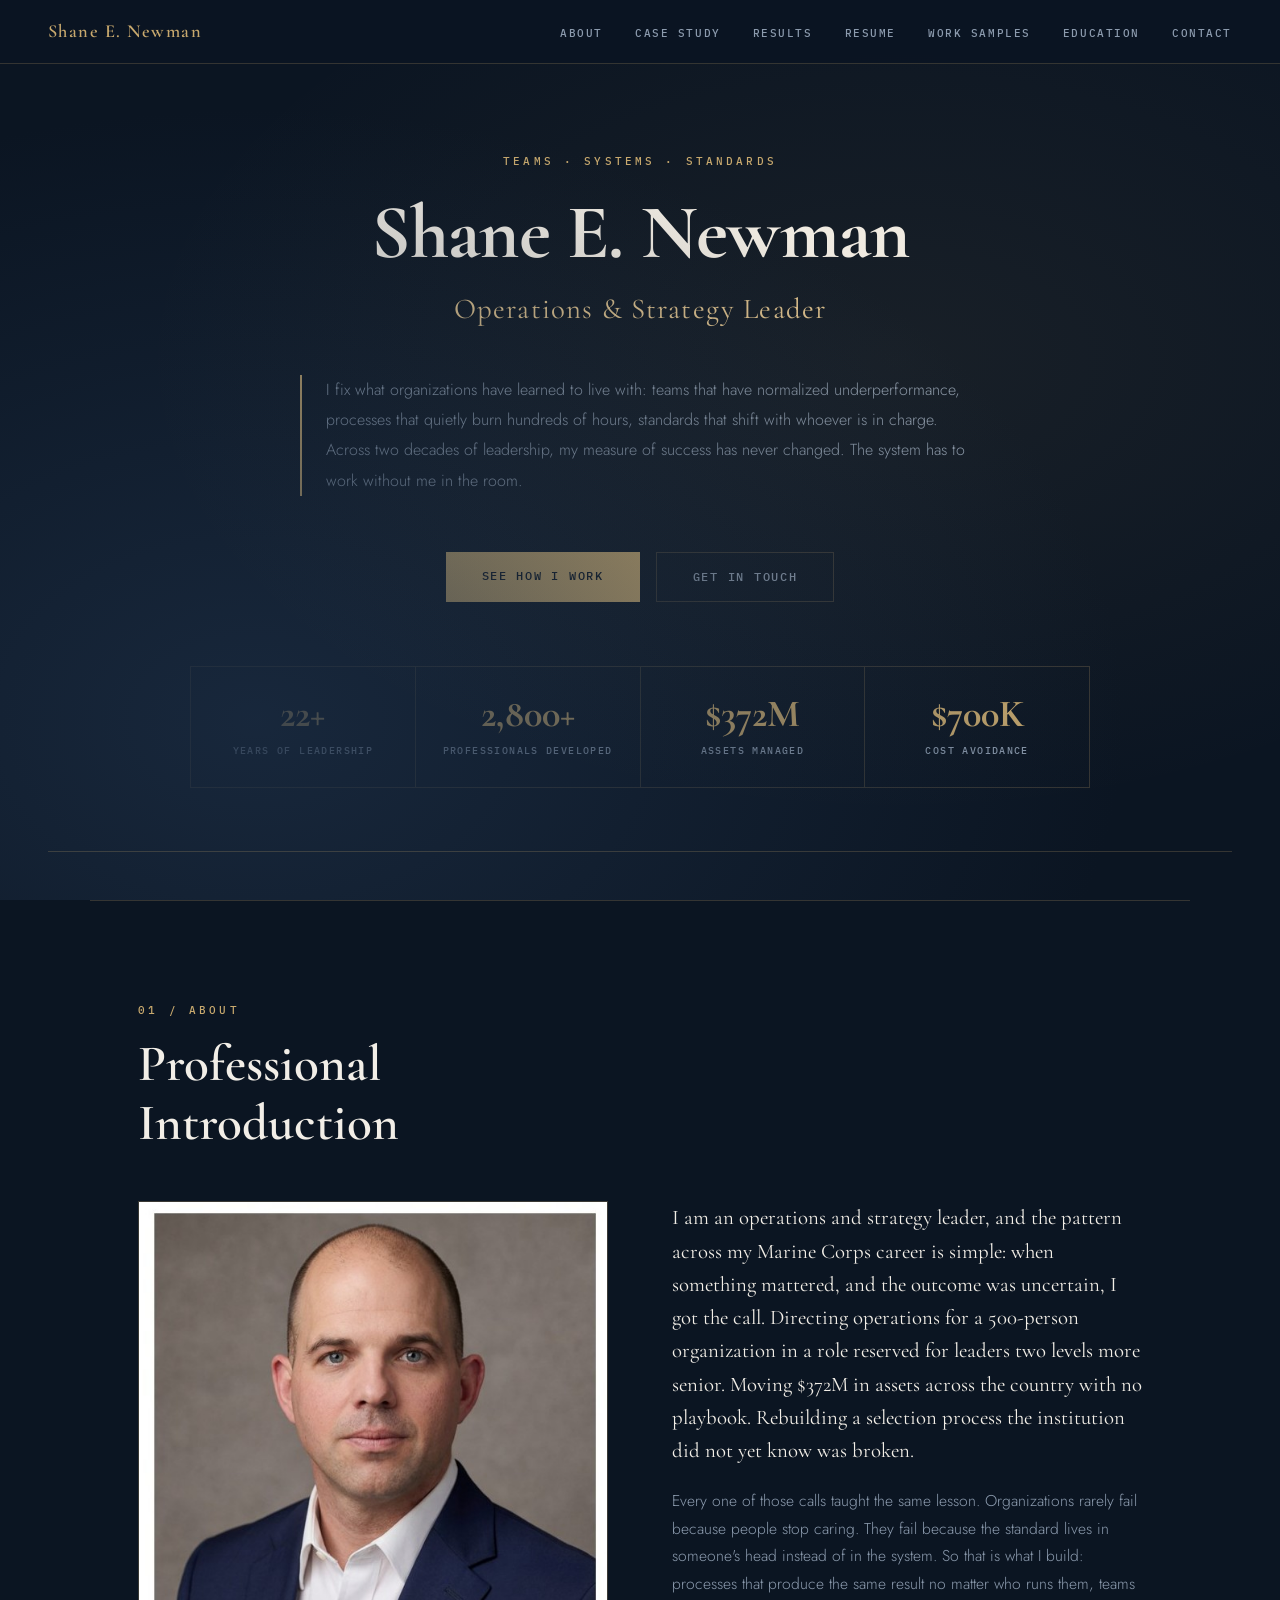
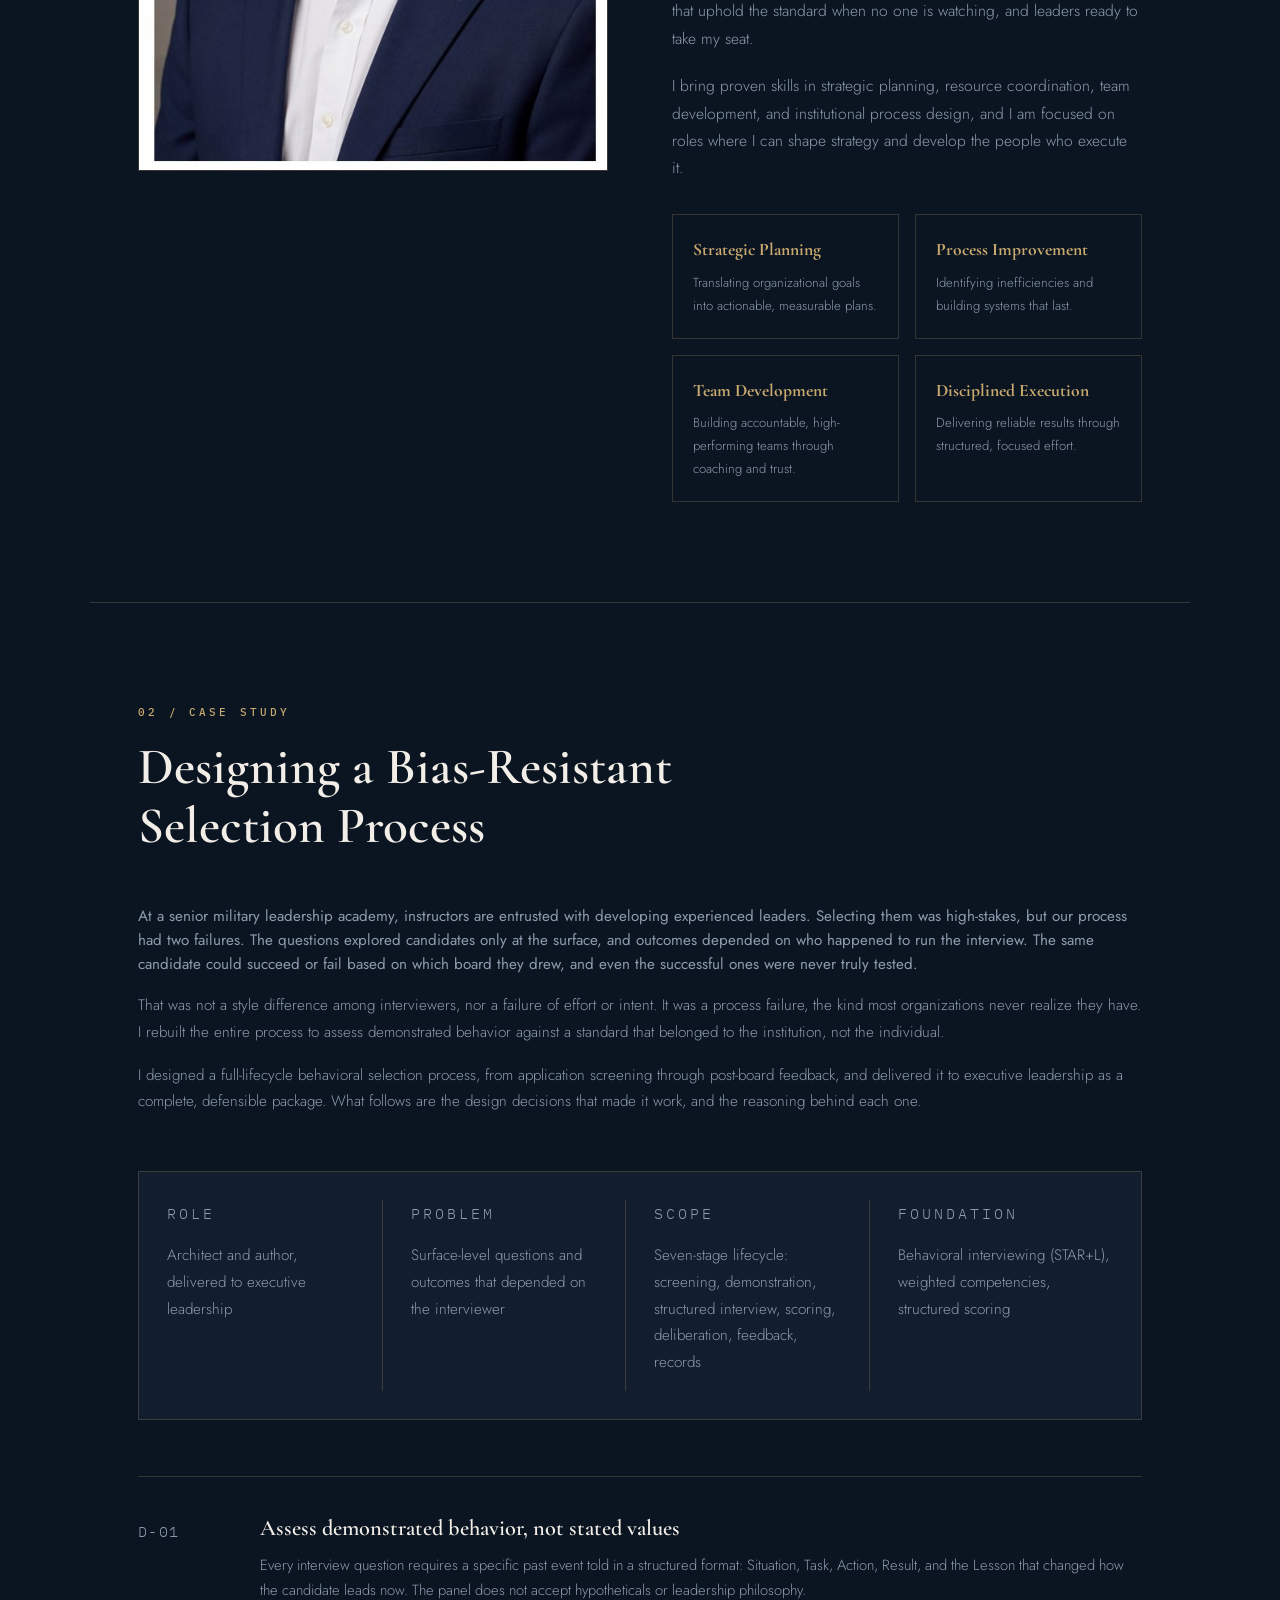
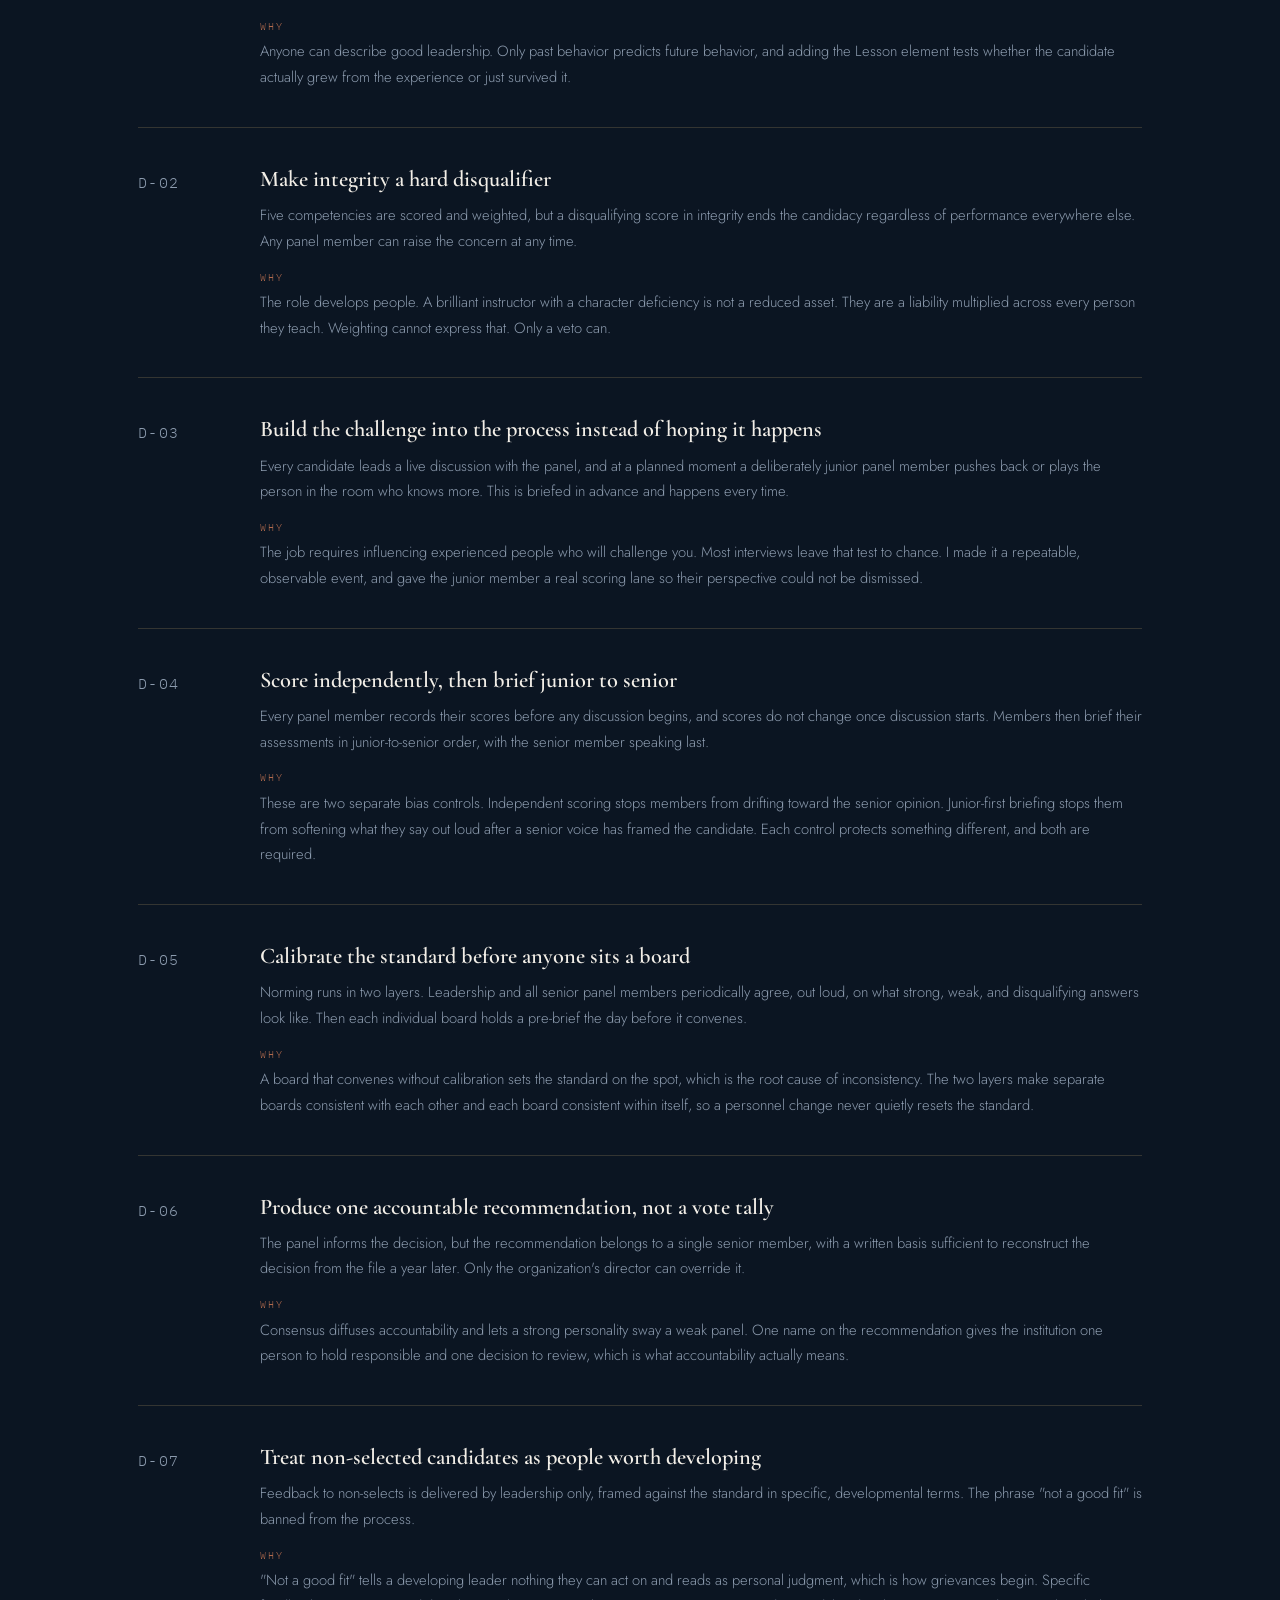
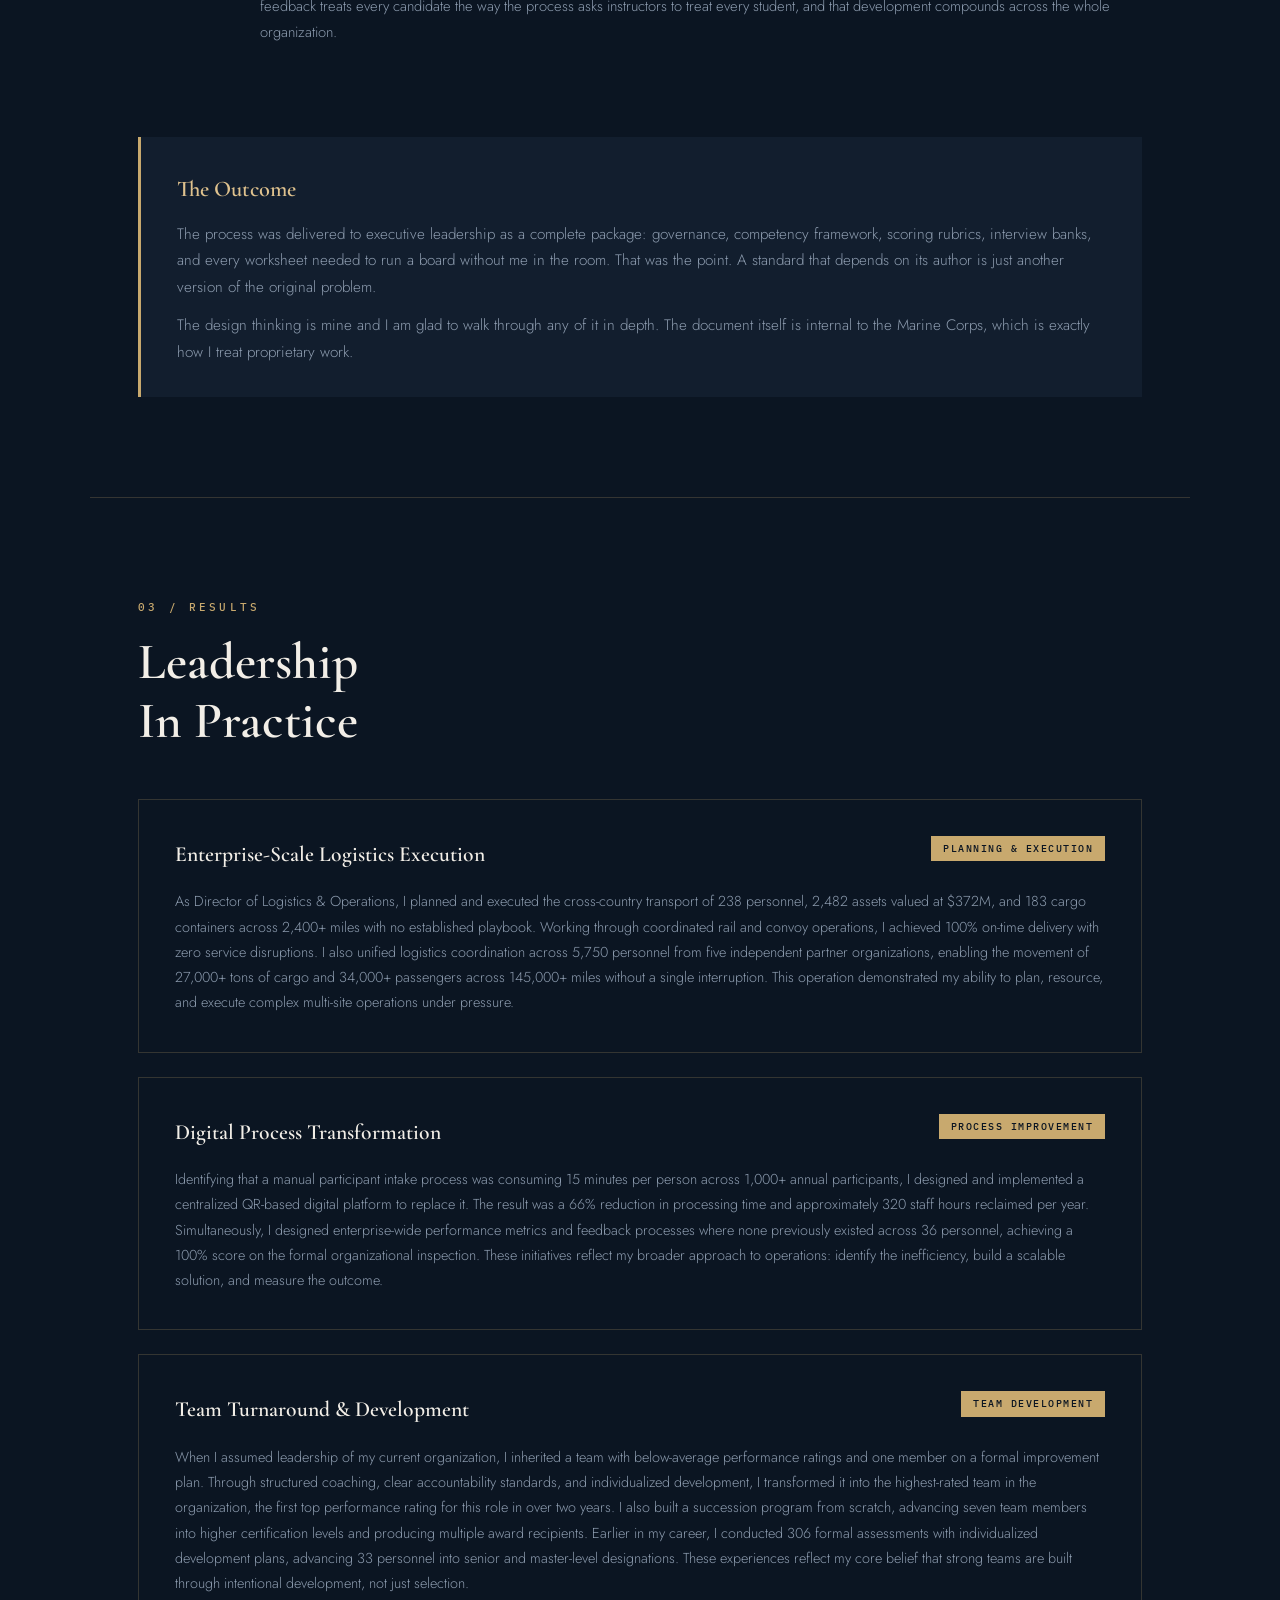
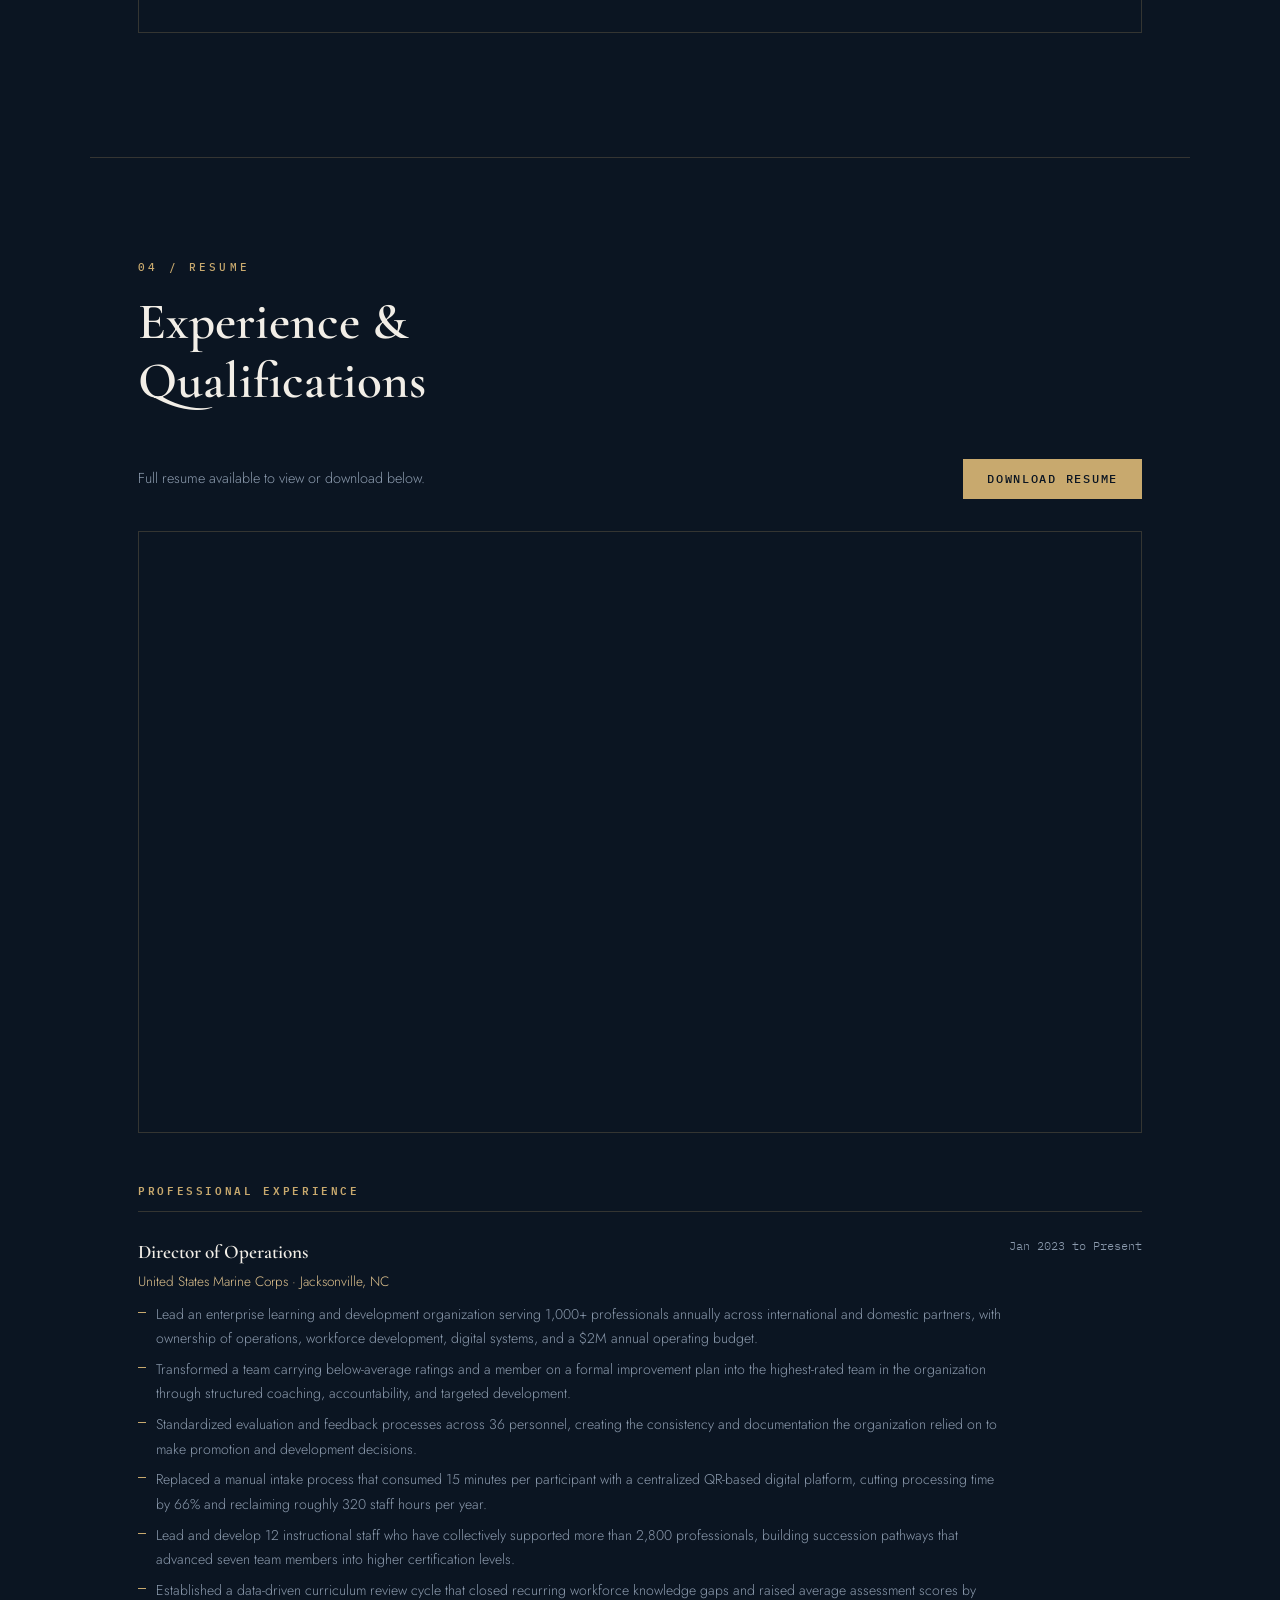
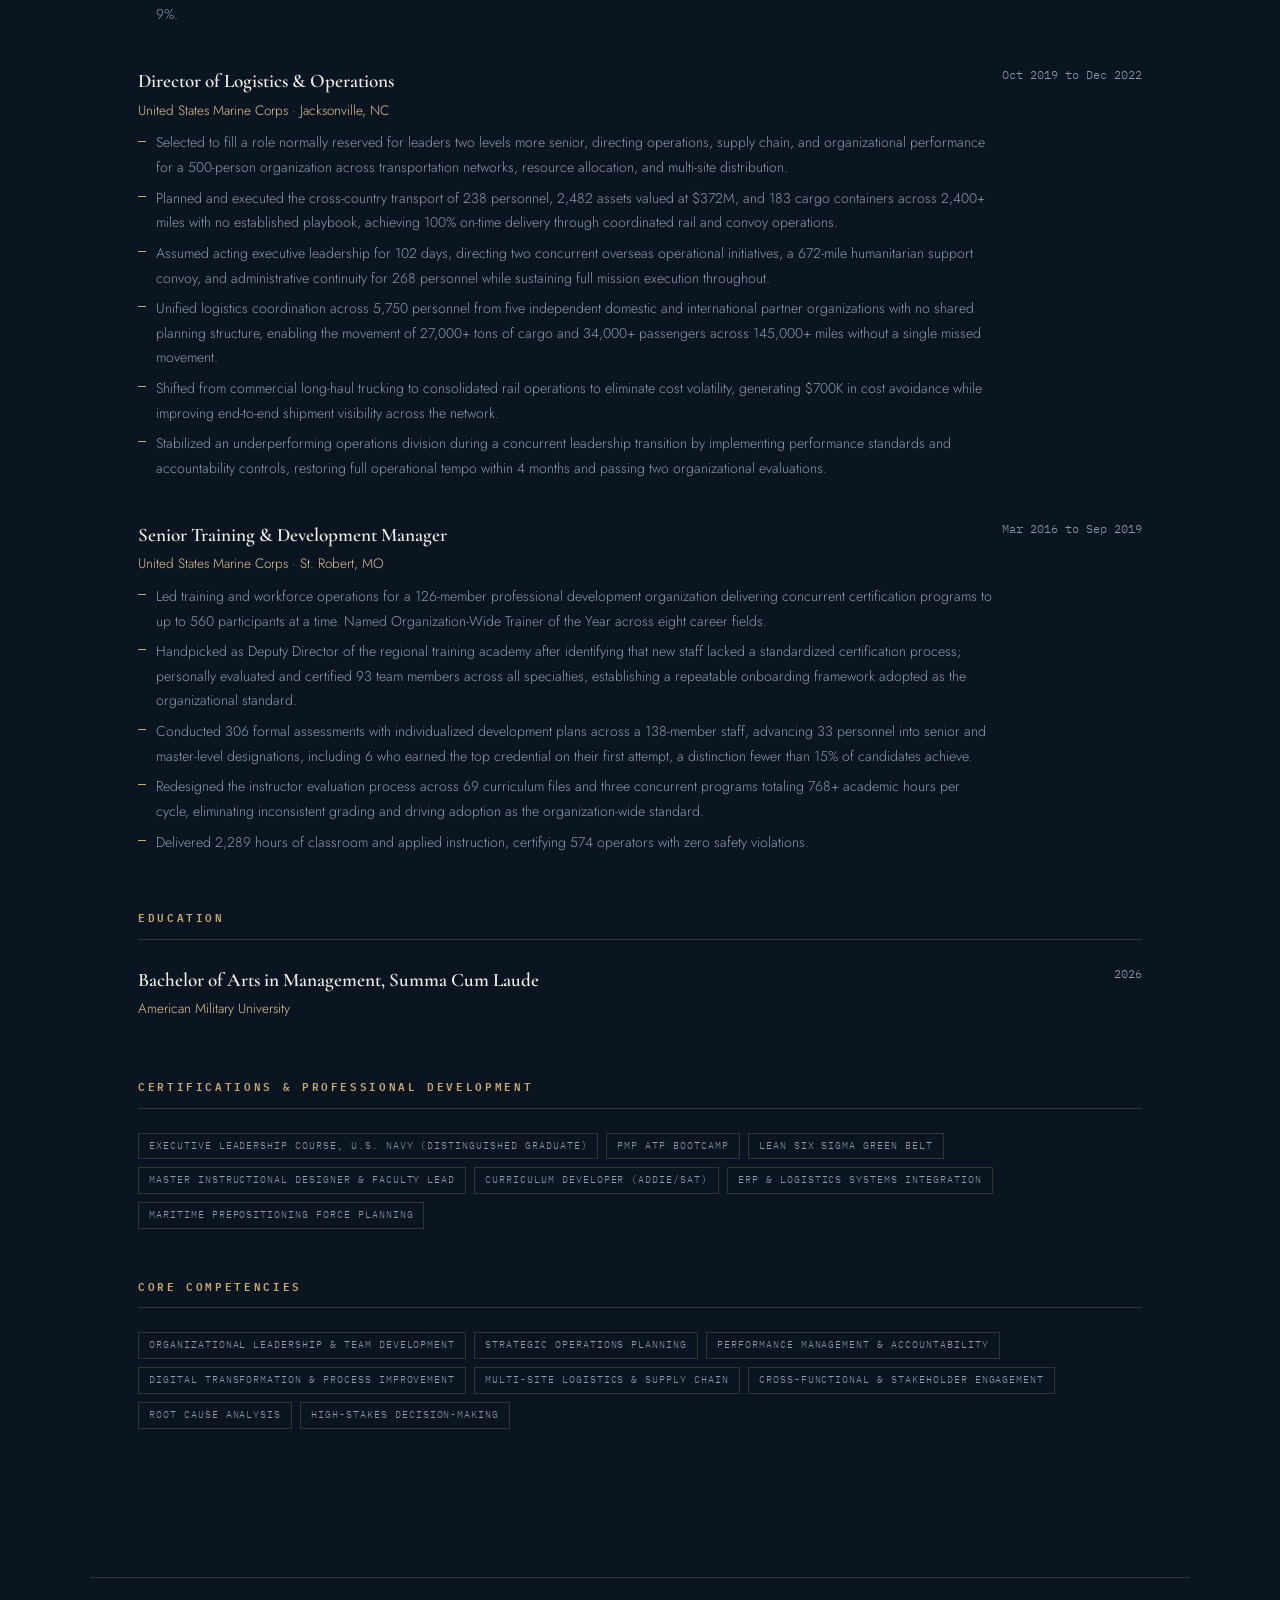
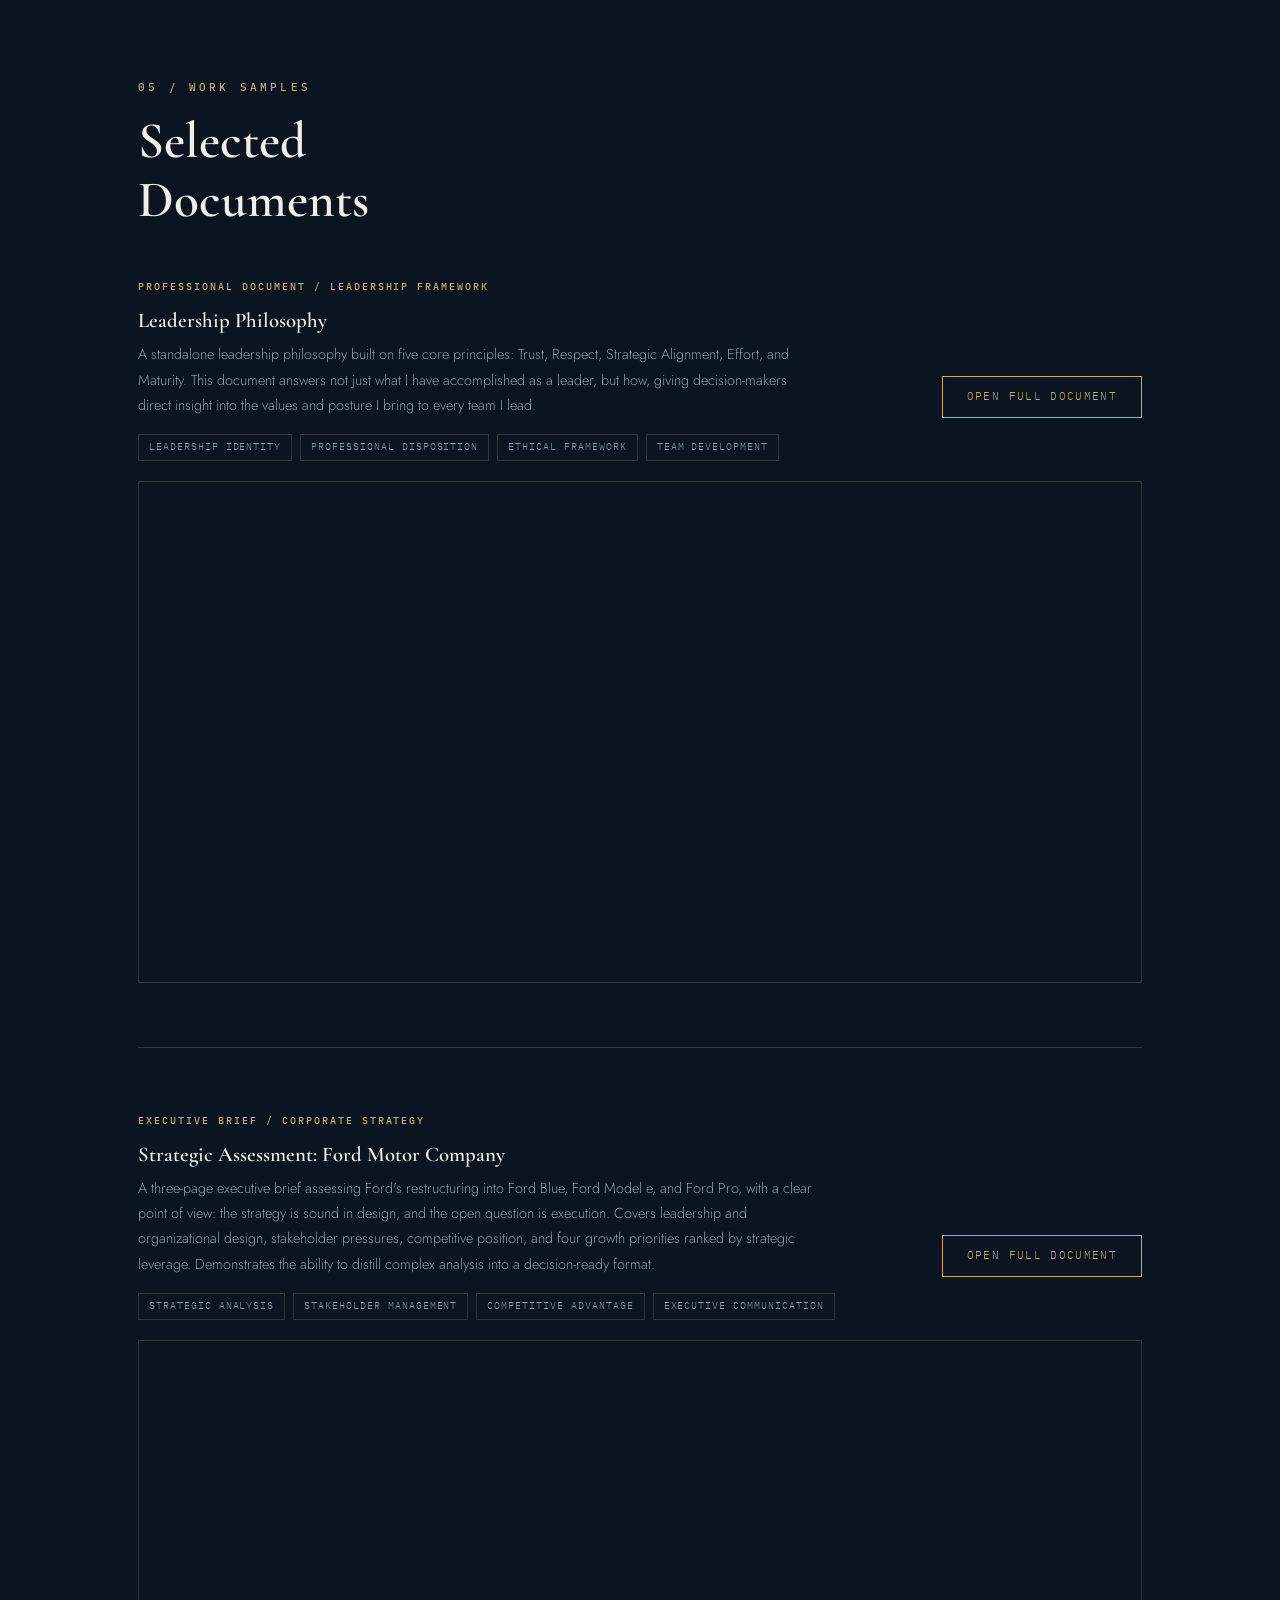
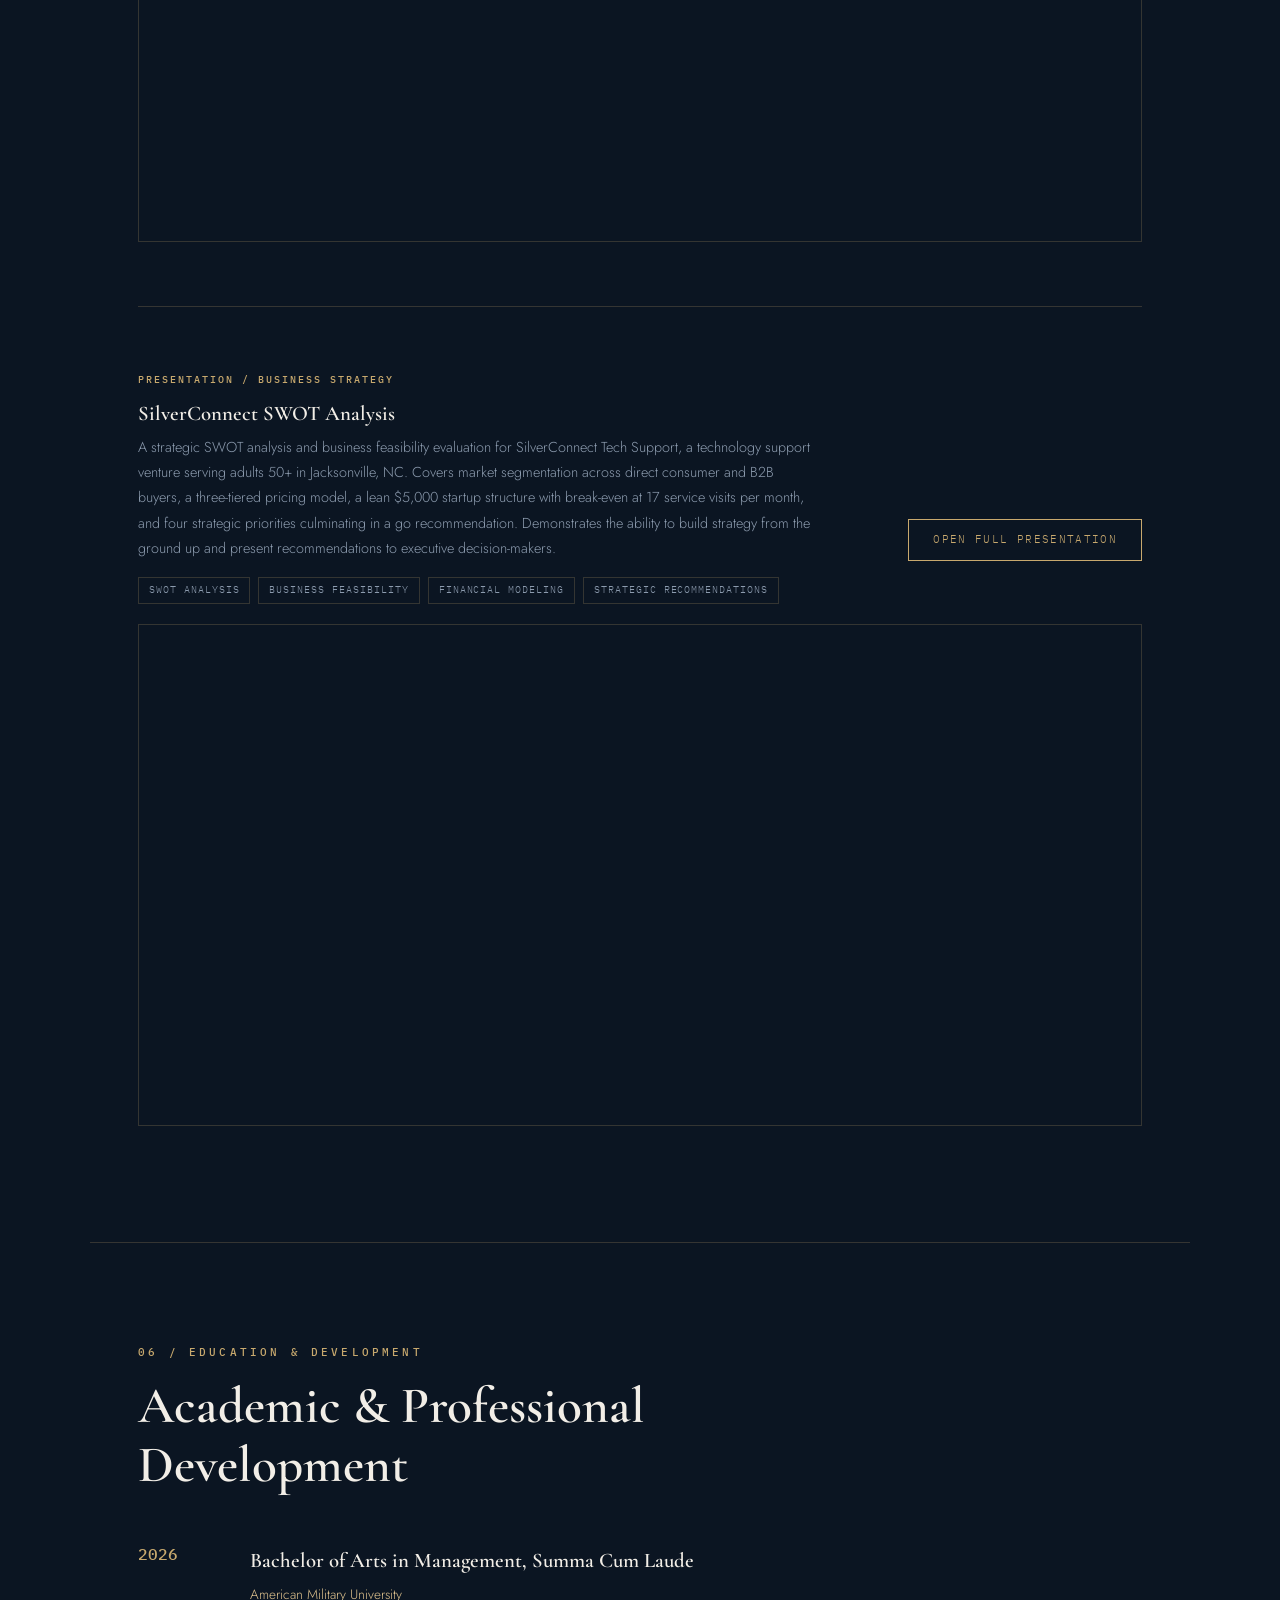
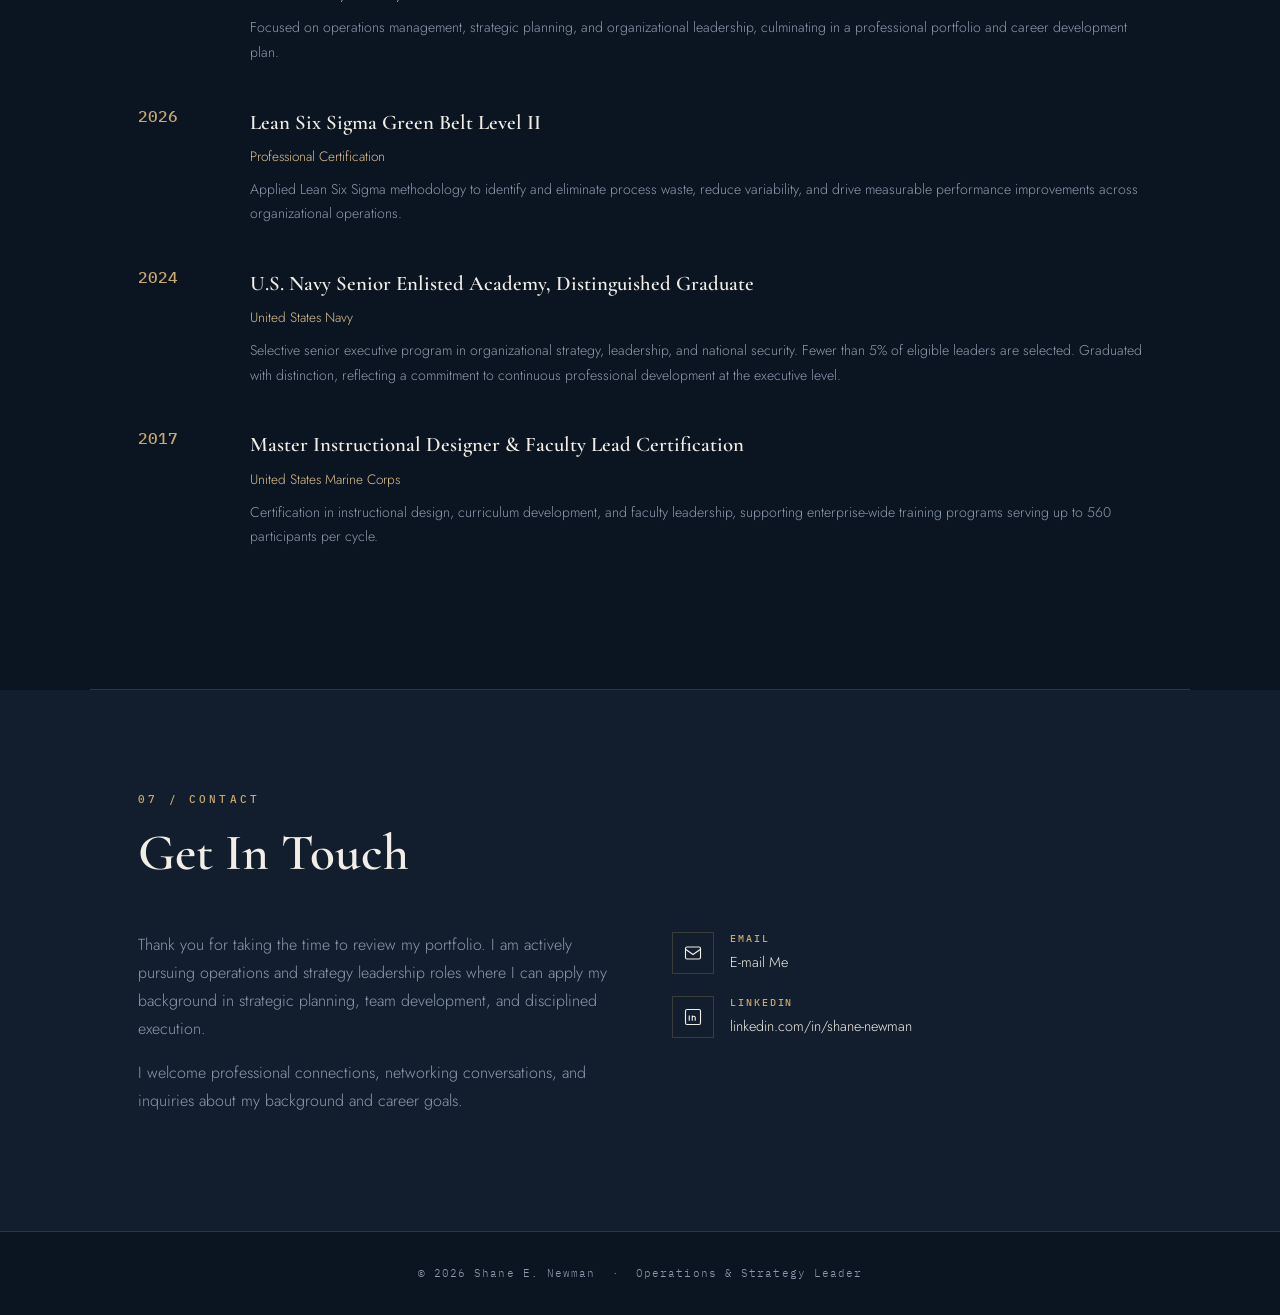
==== commit 2503c1be: "Update index.html" ====
--- a/index.html
+++ b/index.html
@@ -1275,7 +1275,7 @@
             </div>
             <div>
               <span class="contact-item-label">Email</span>
-              shane.e.newman@pm.me
+              E-mail Me
             </div>
           </a>
           <a href="https://linkedin.com/in/shane-newman" target="_blank" class="contact-item">
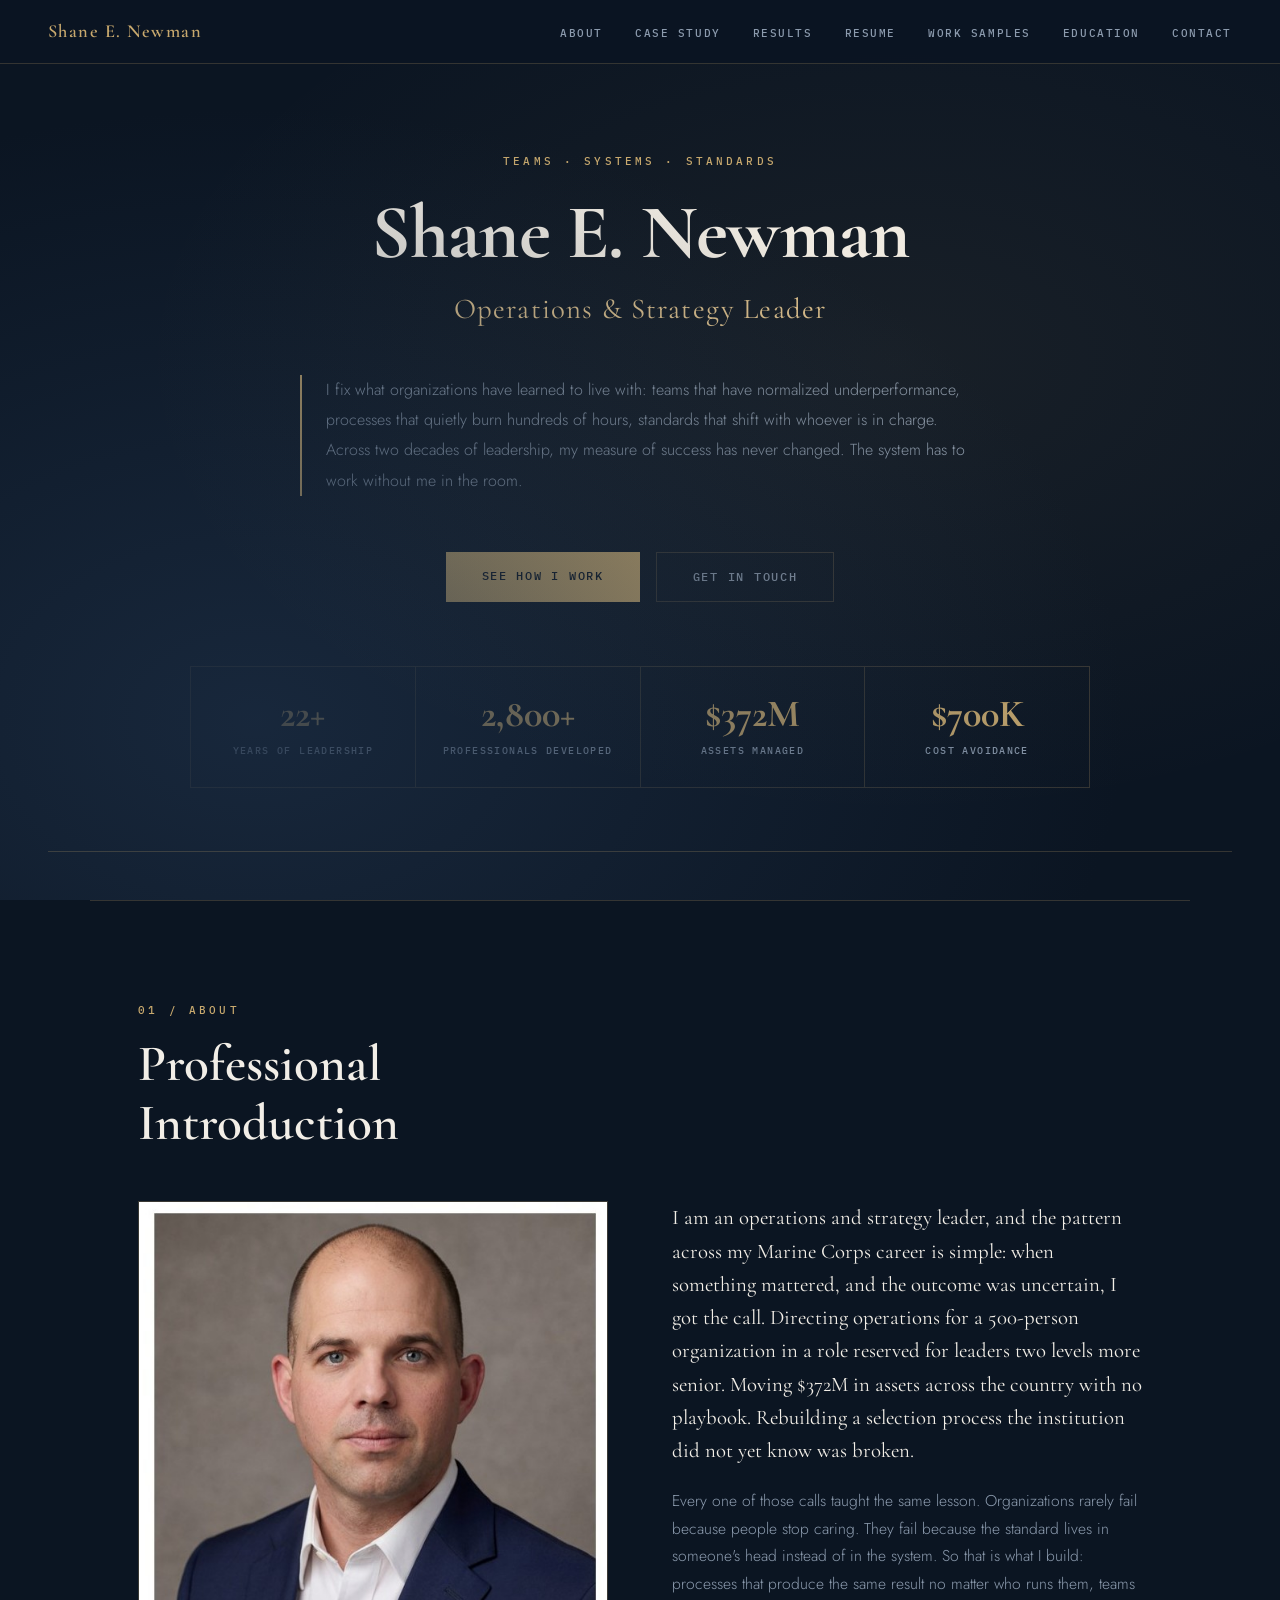
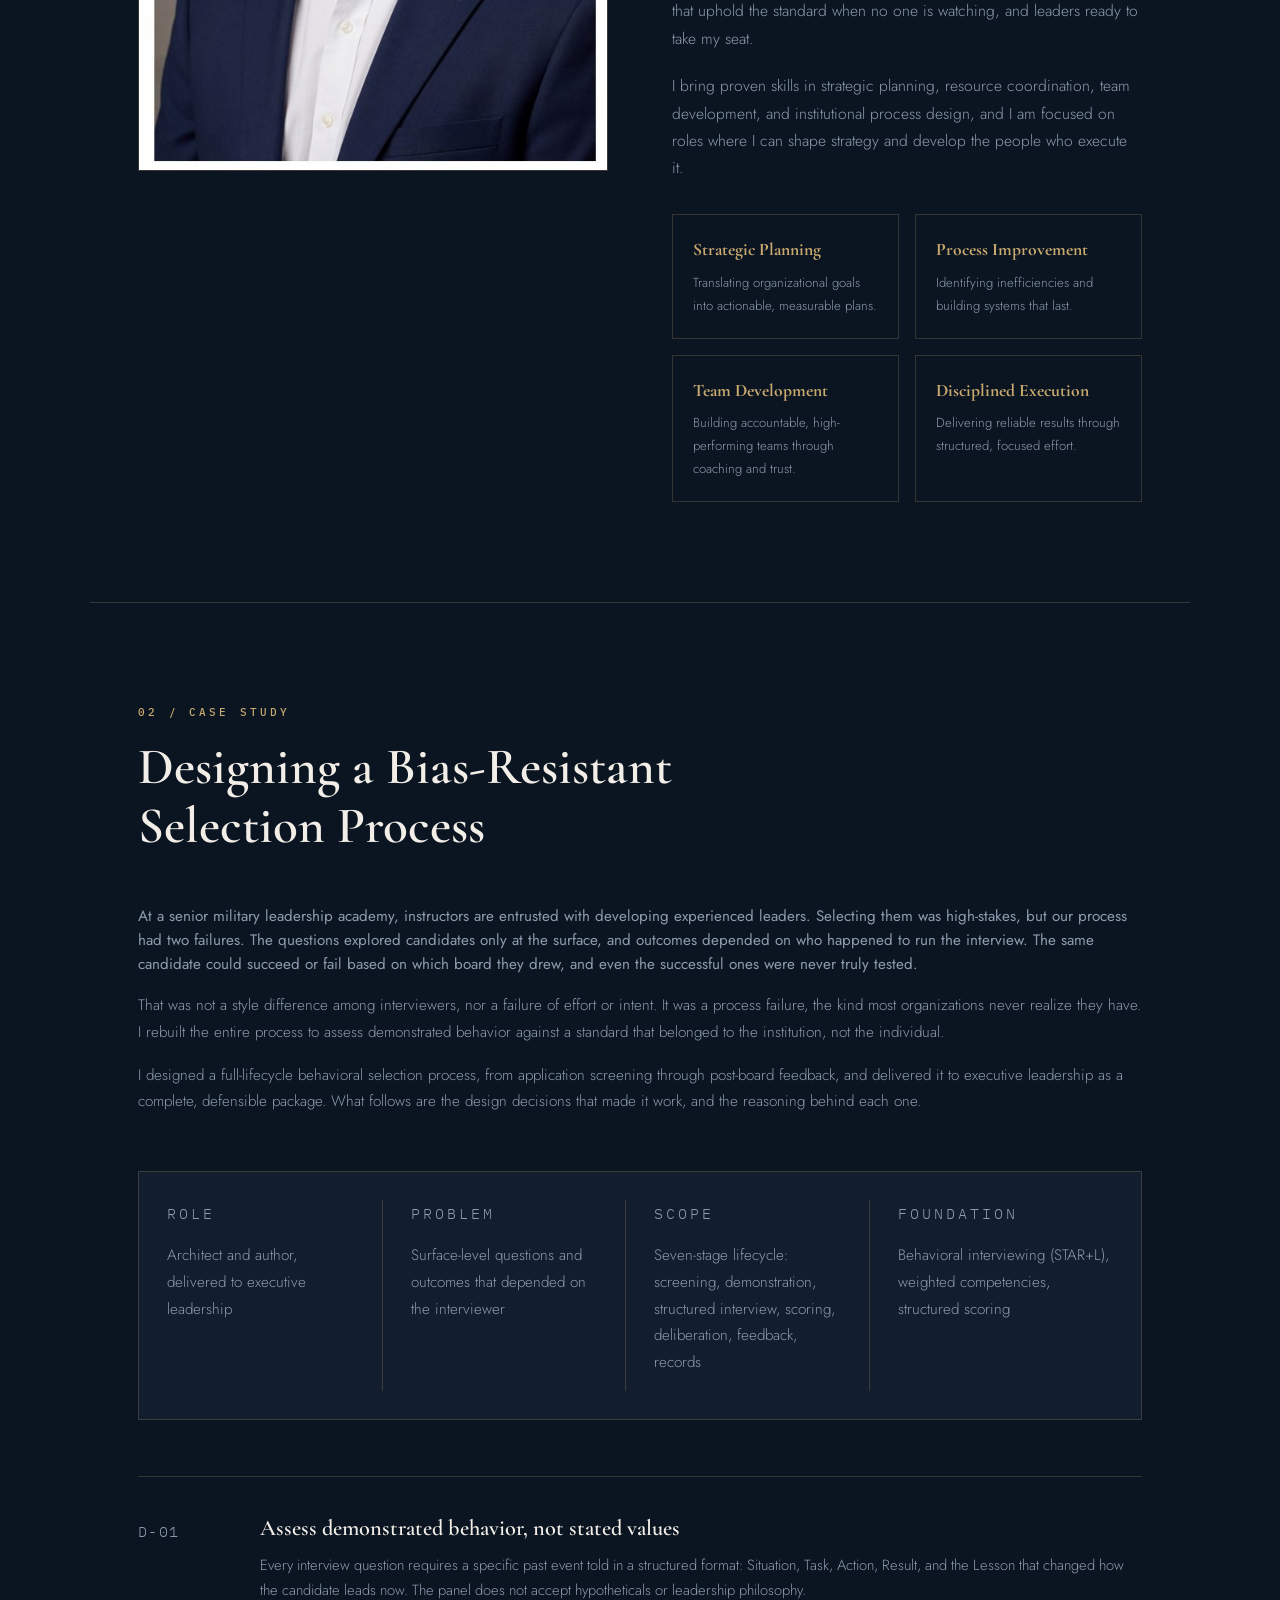
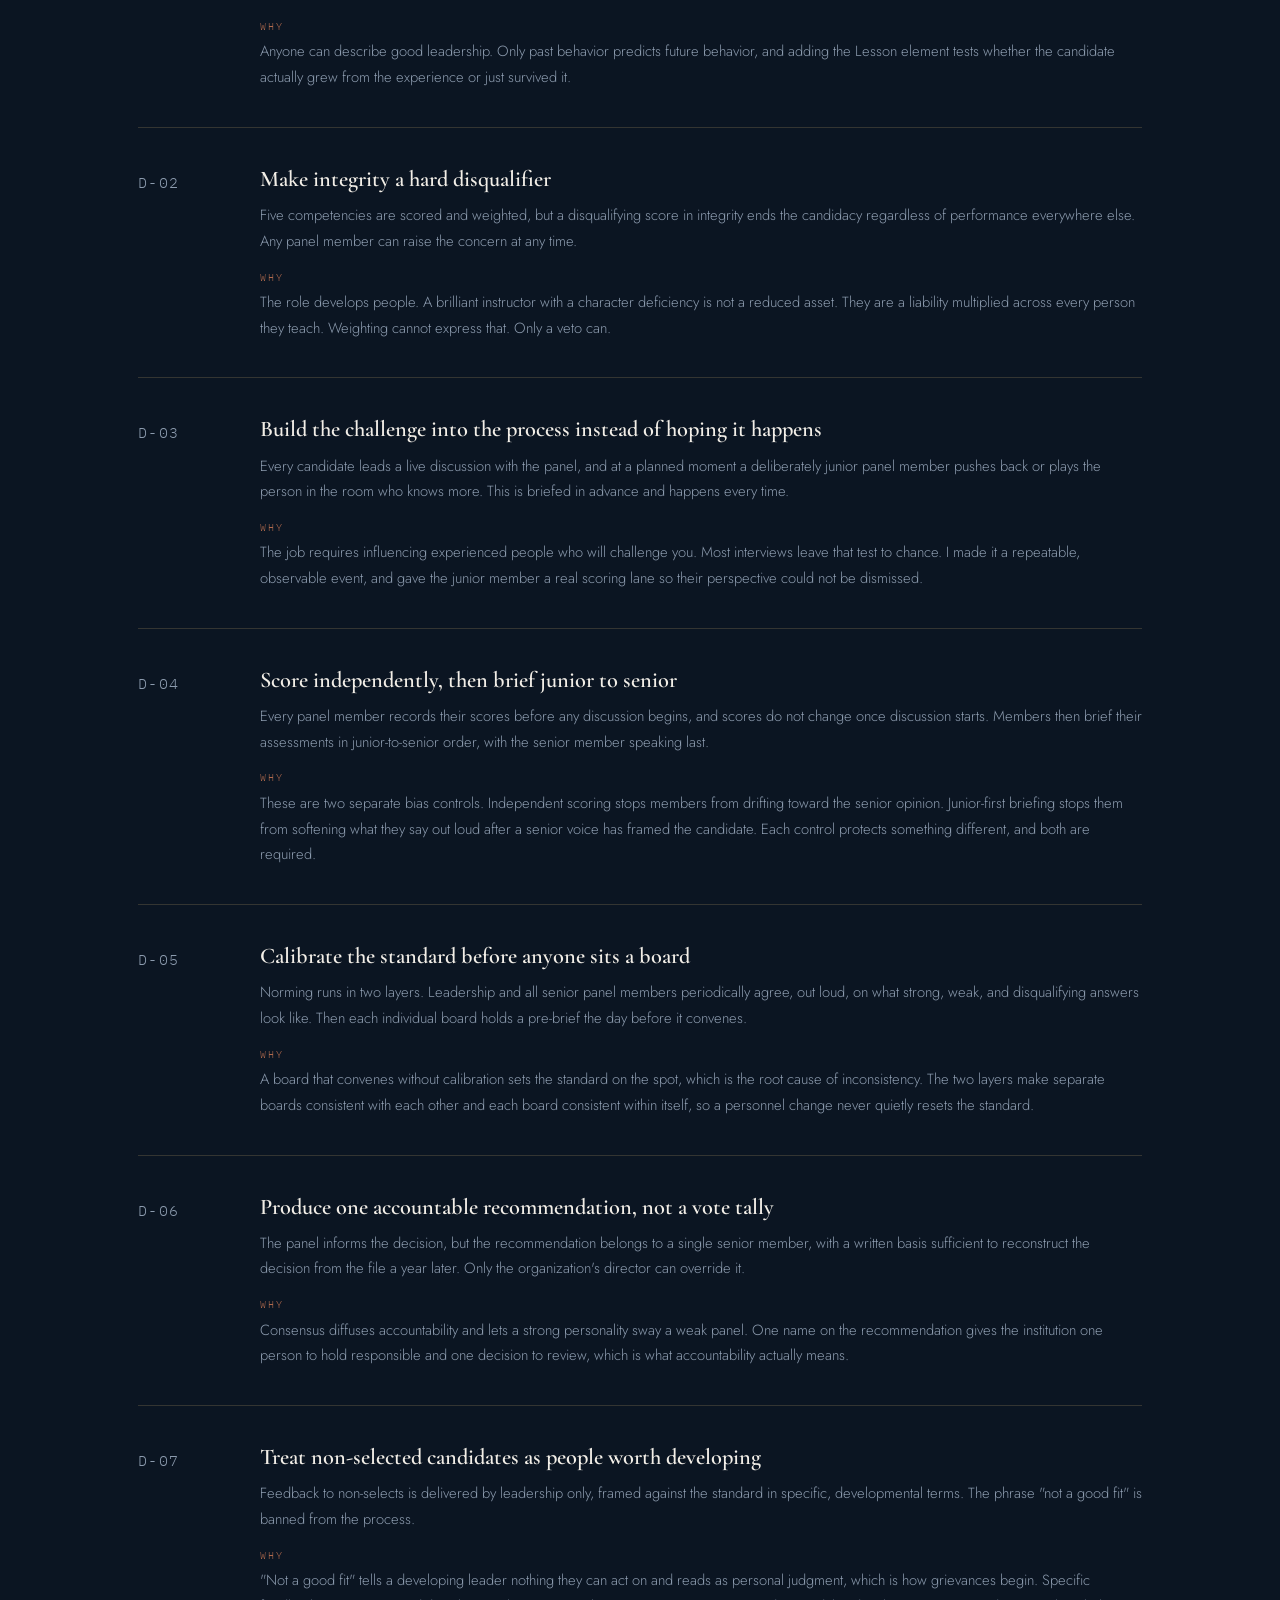
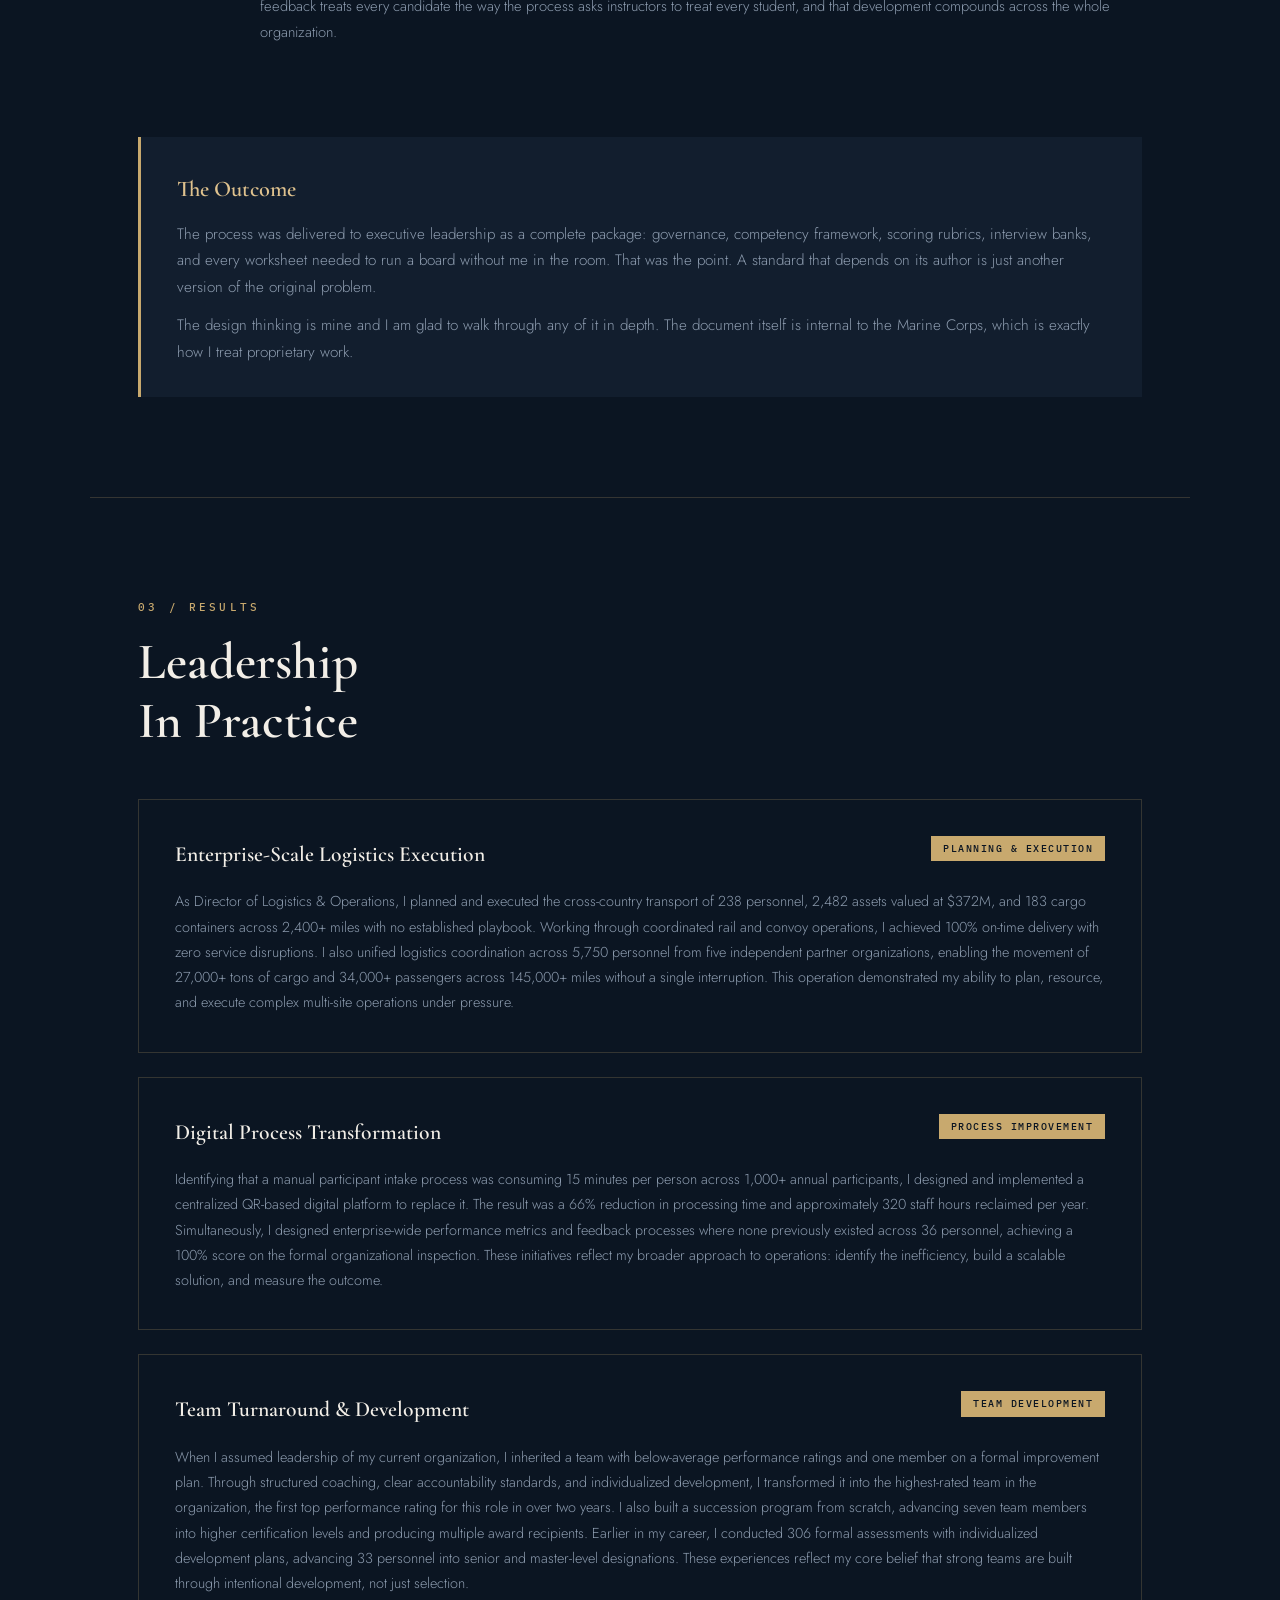
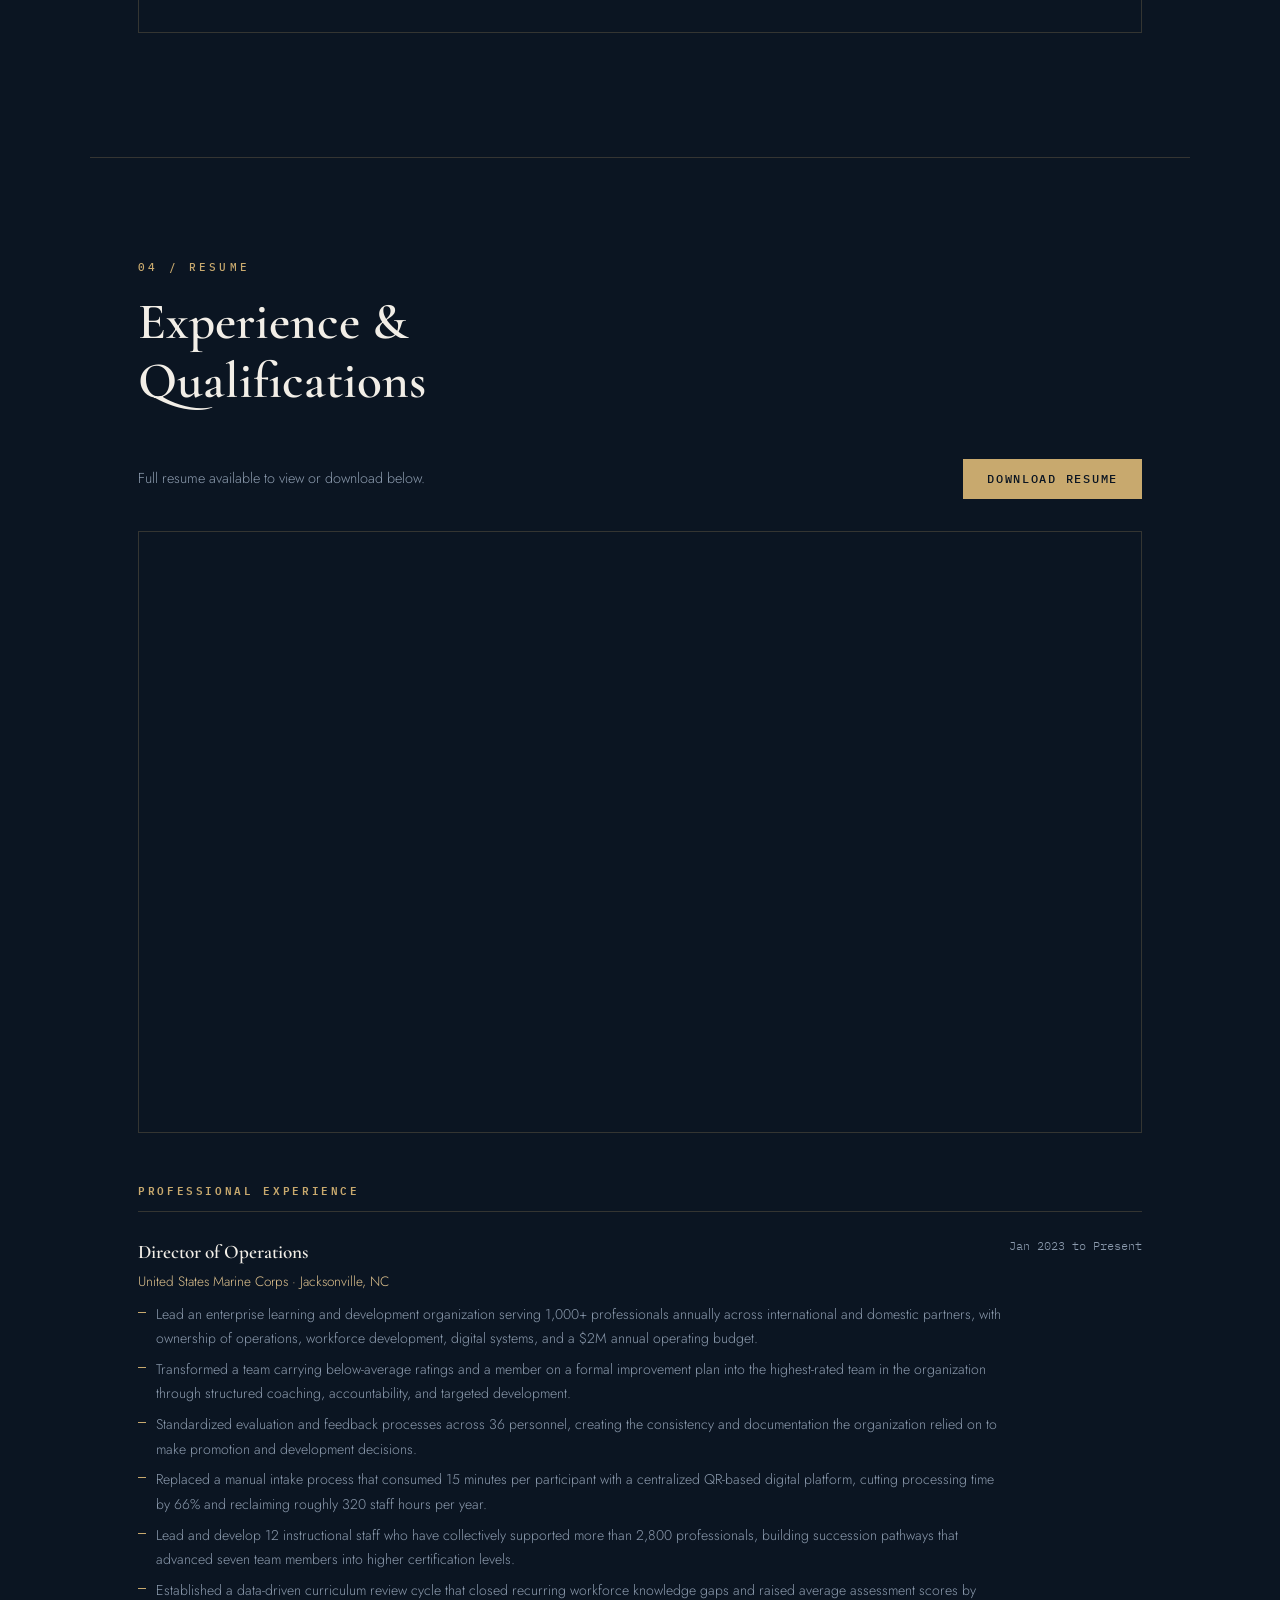
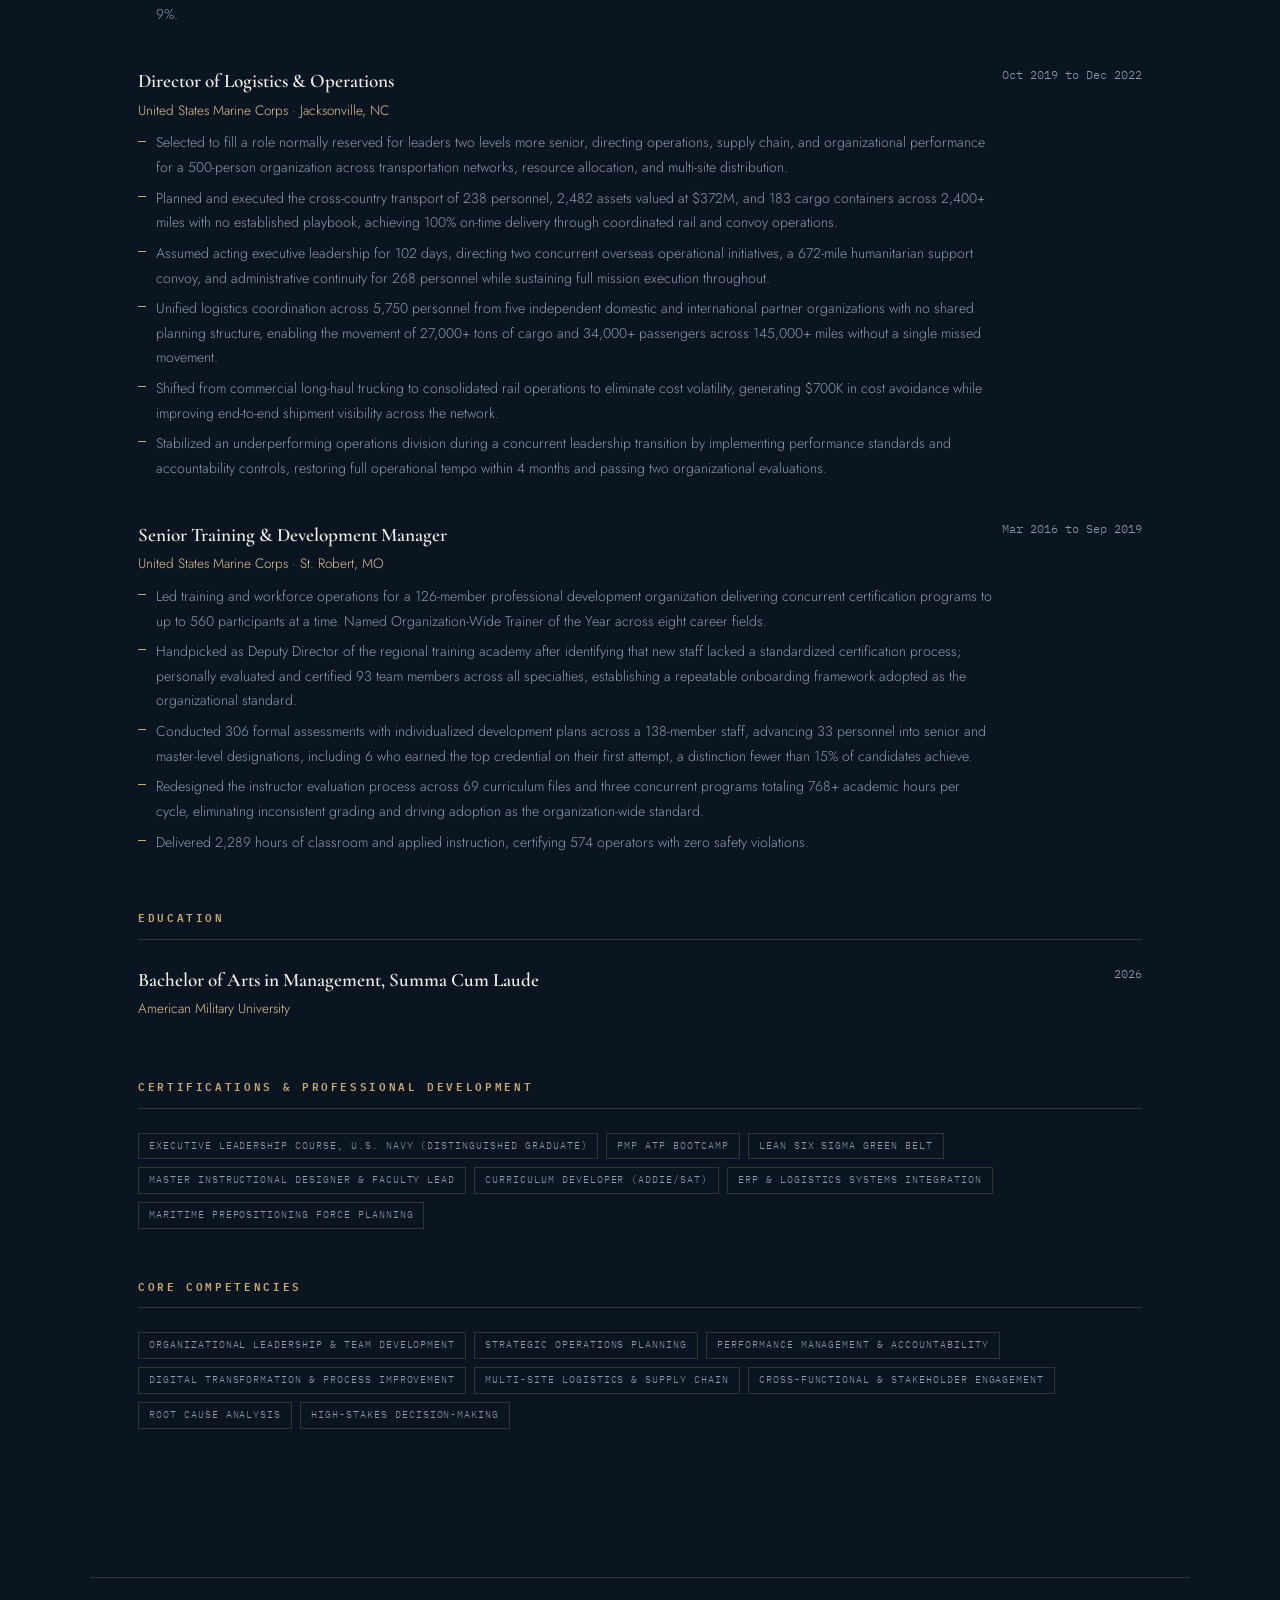
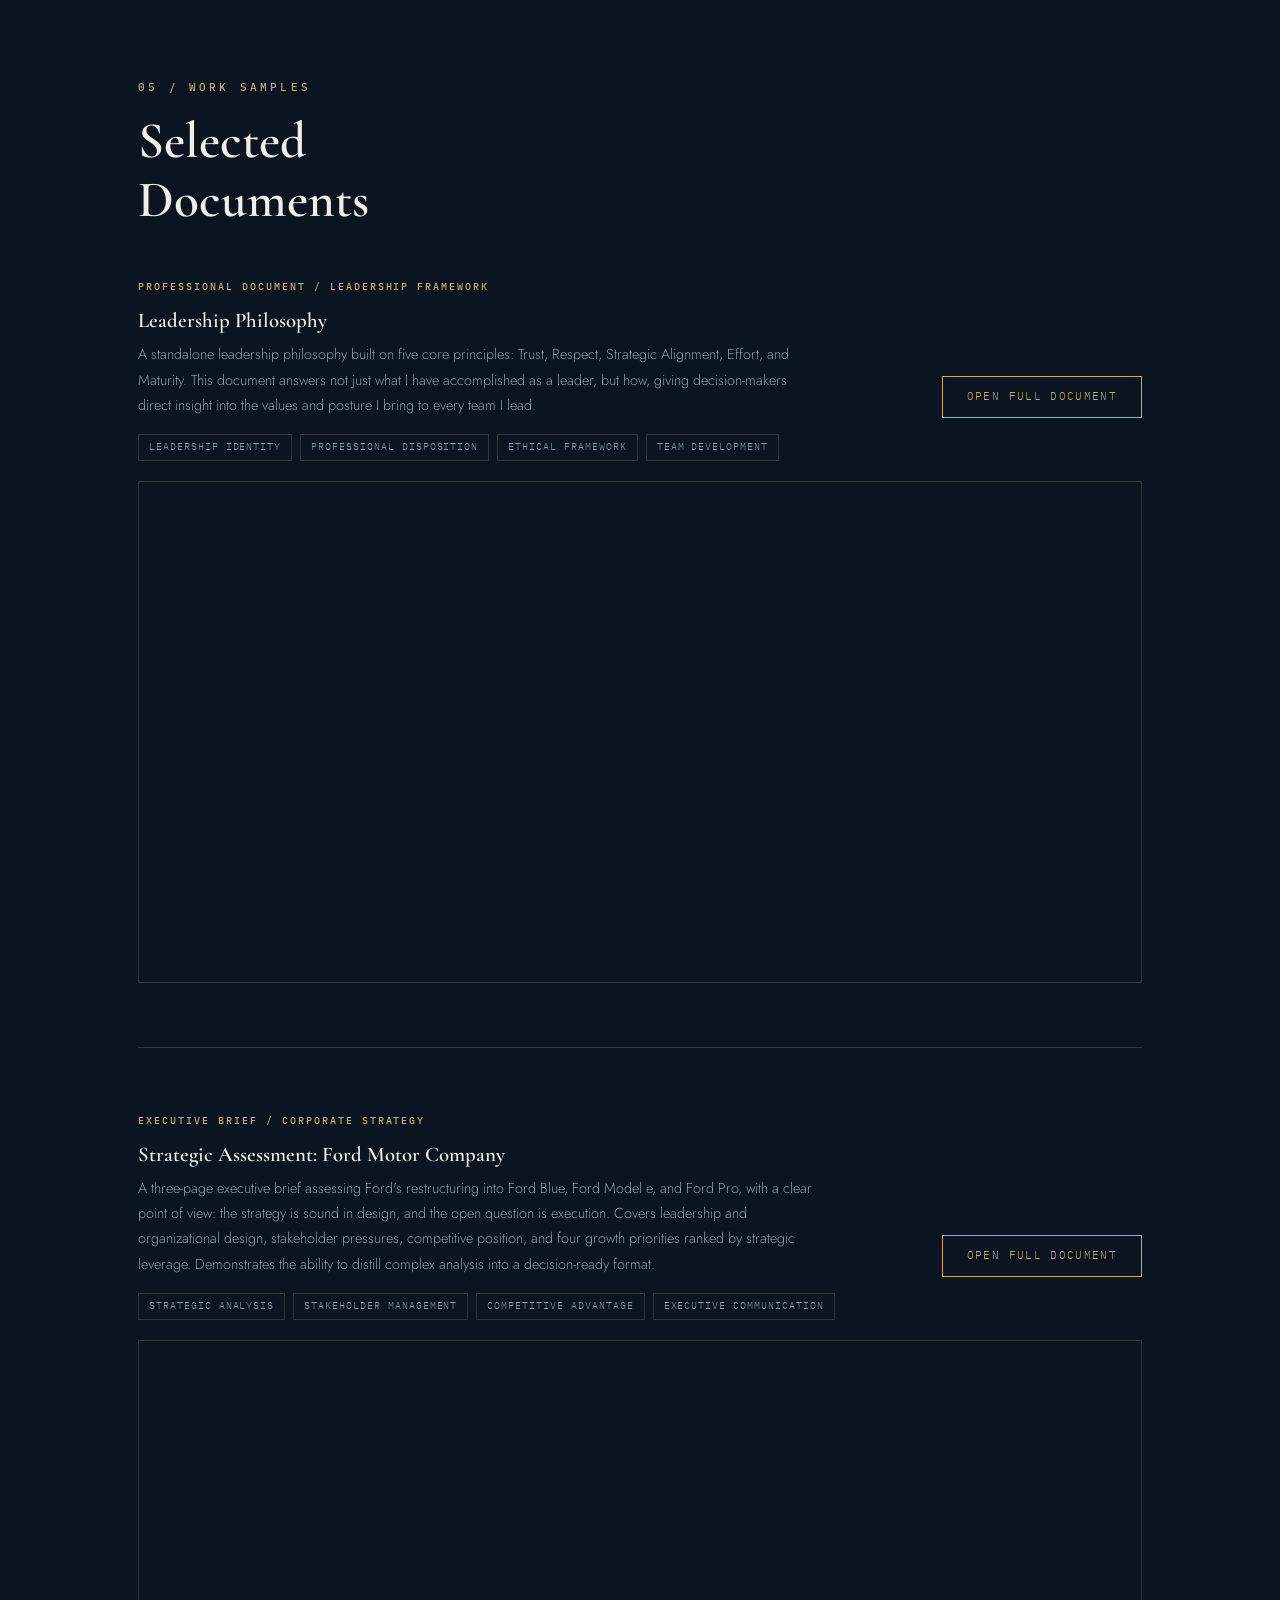
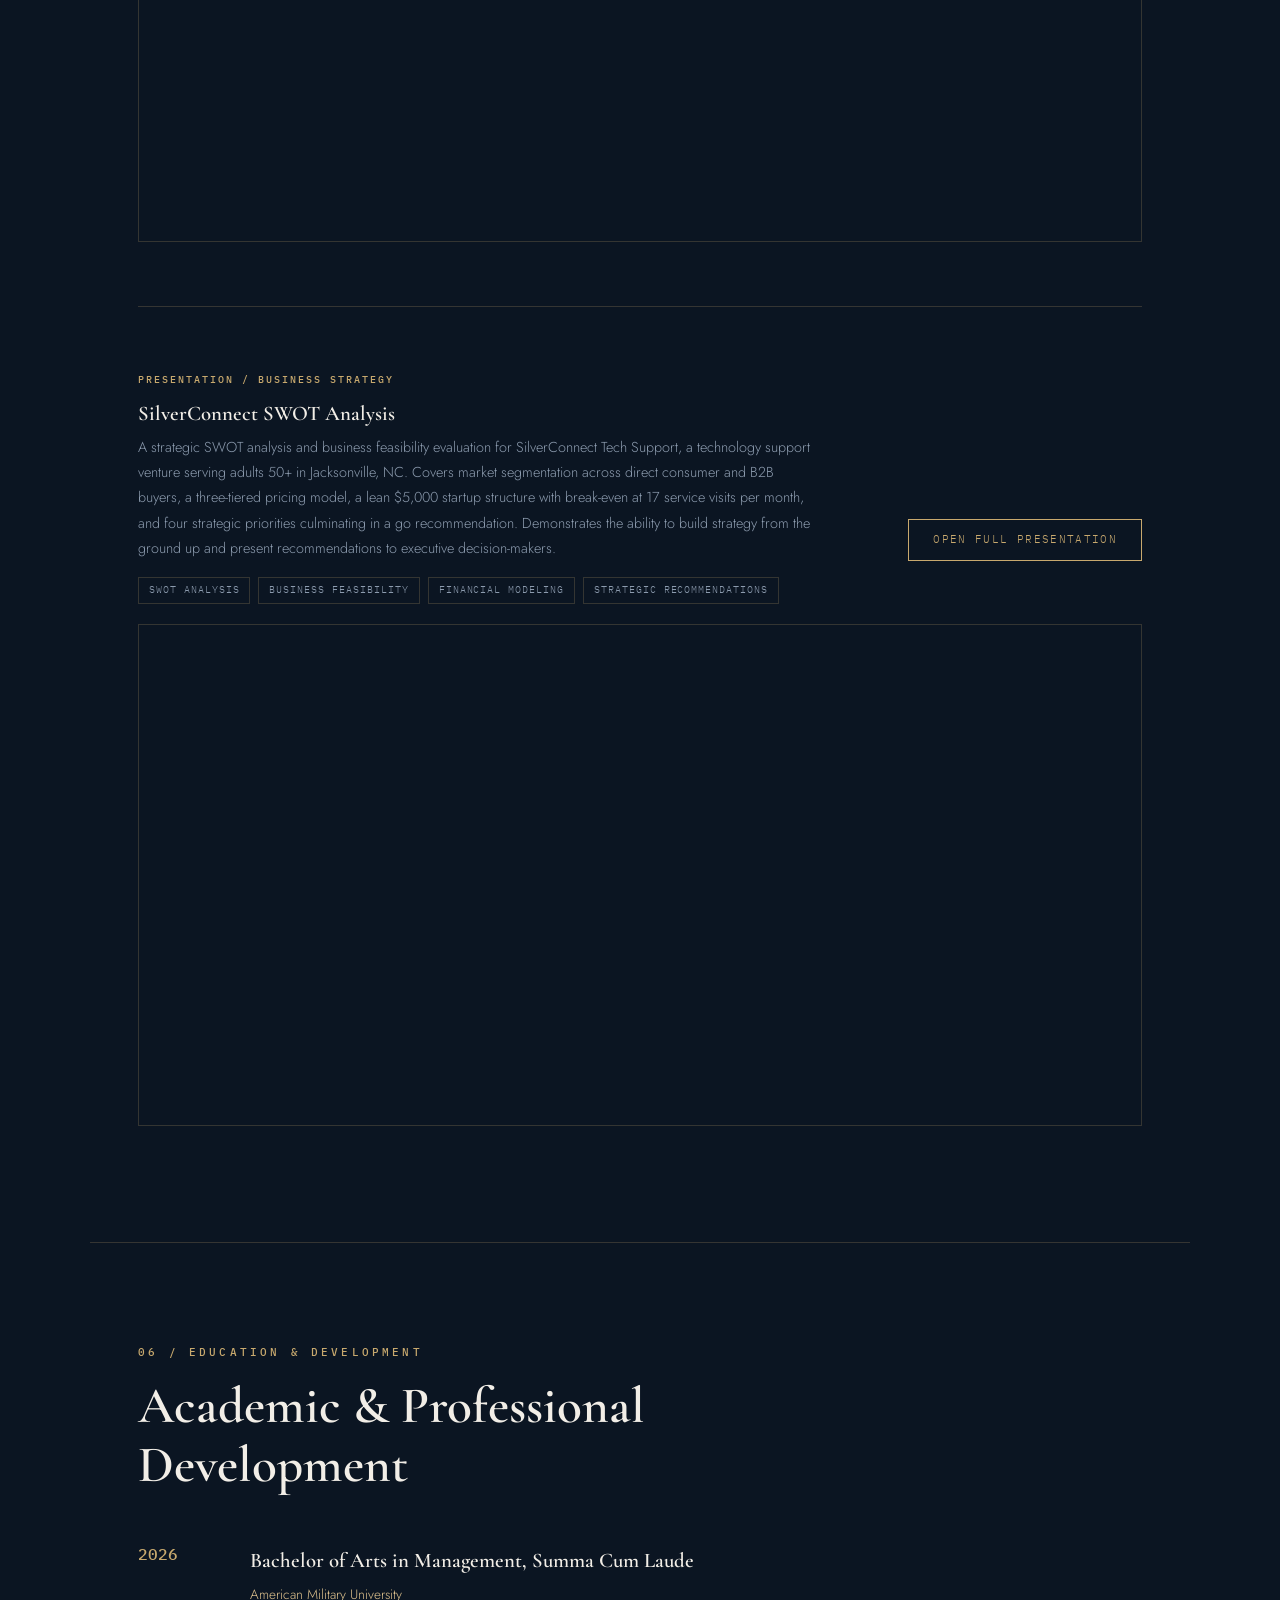
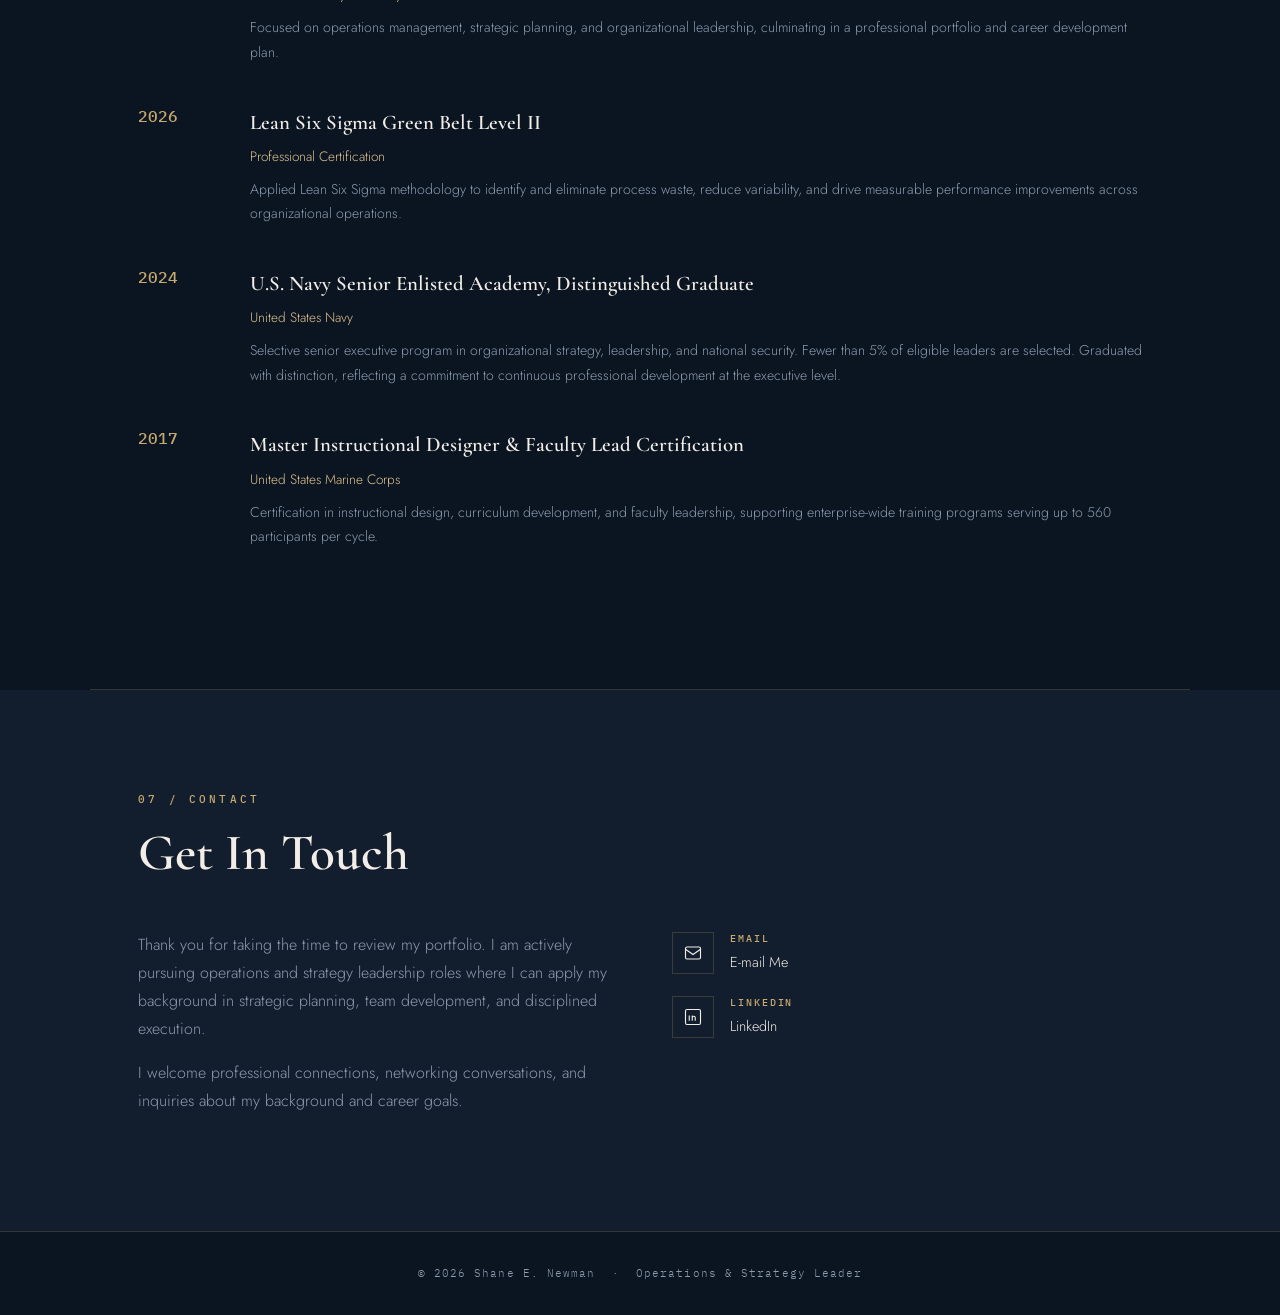
==== commit 148d7945: "Update index.html" ====
--- a/index.html
+++ b/index.html
@@ -1287,7 +1287,7 @@
             </div>
             <div>
               <span class="contact-item-label">LinkedIn</span>
-              linkedin.com/in/shane-newman
+              LinkedIn
             </div>
           </a>
         </div>
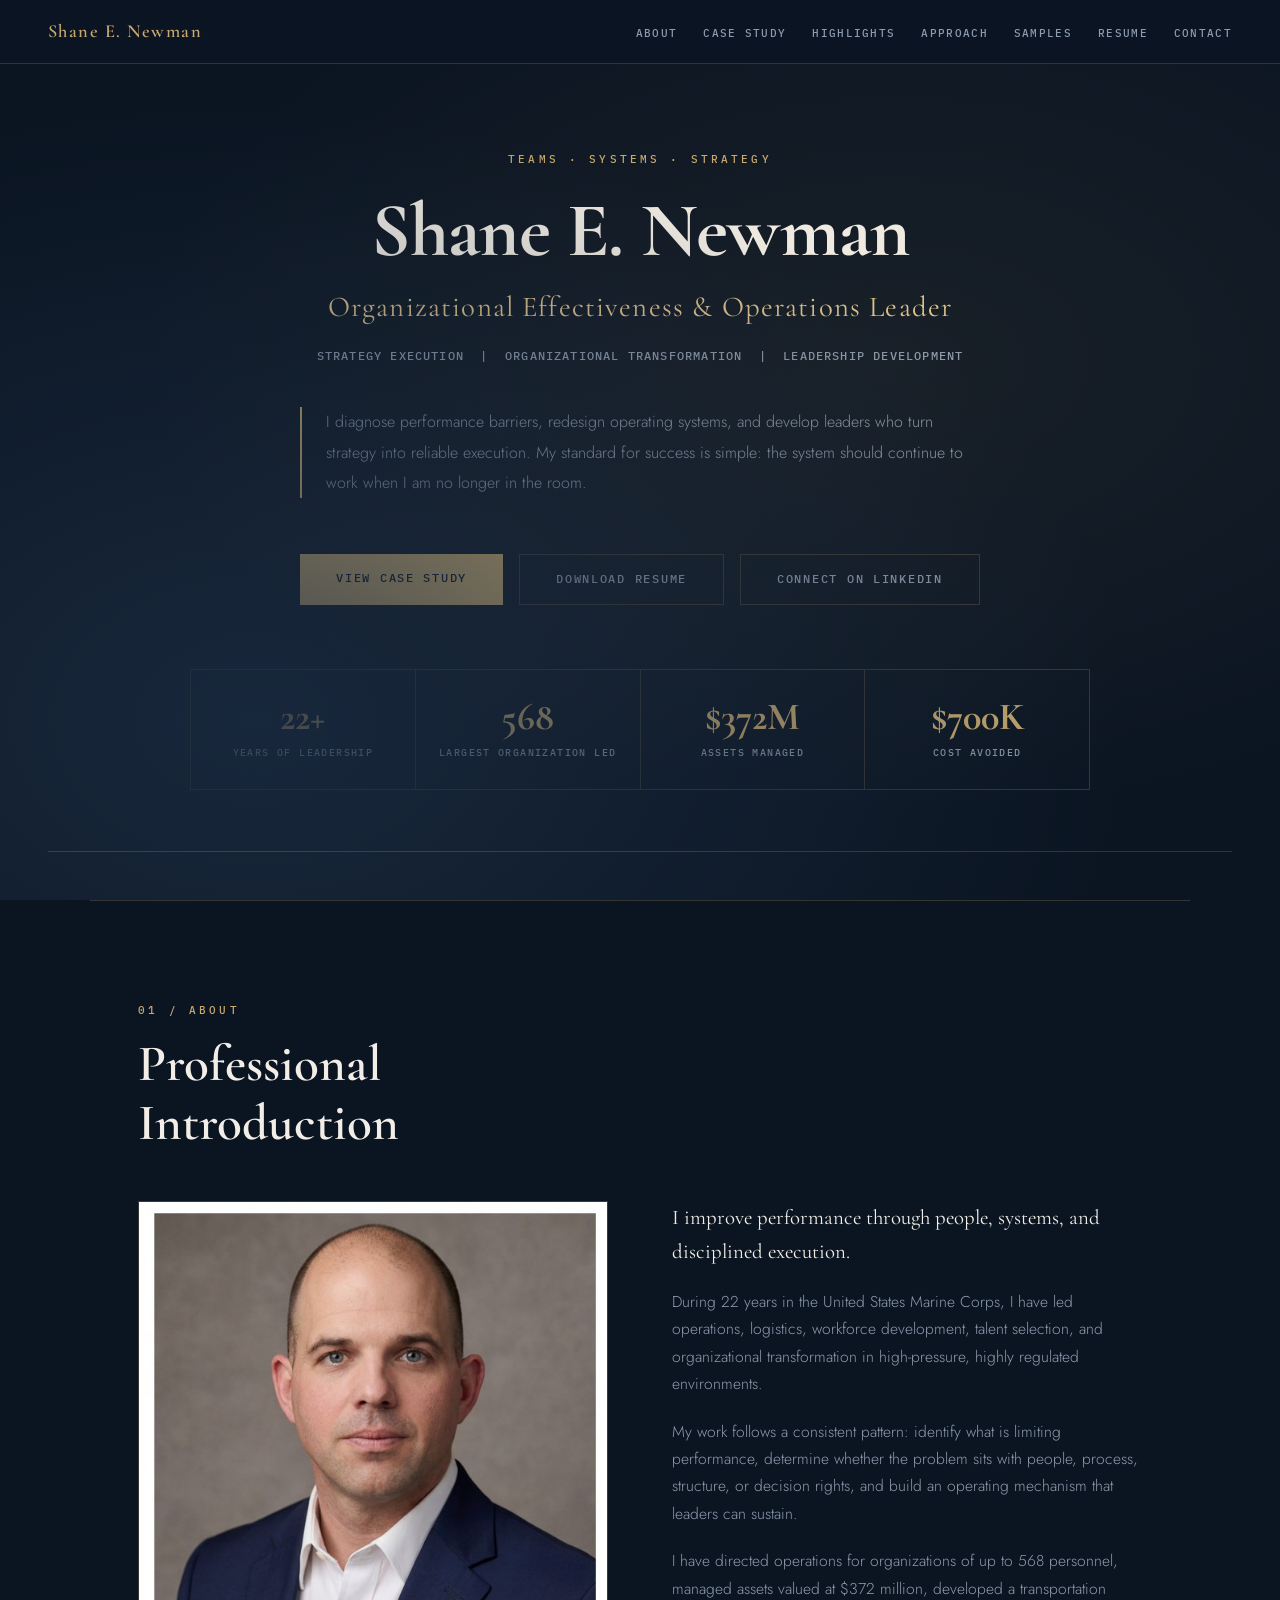
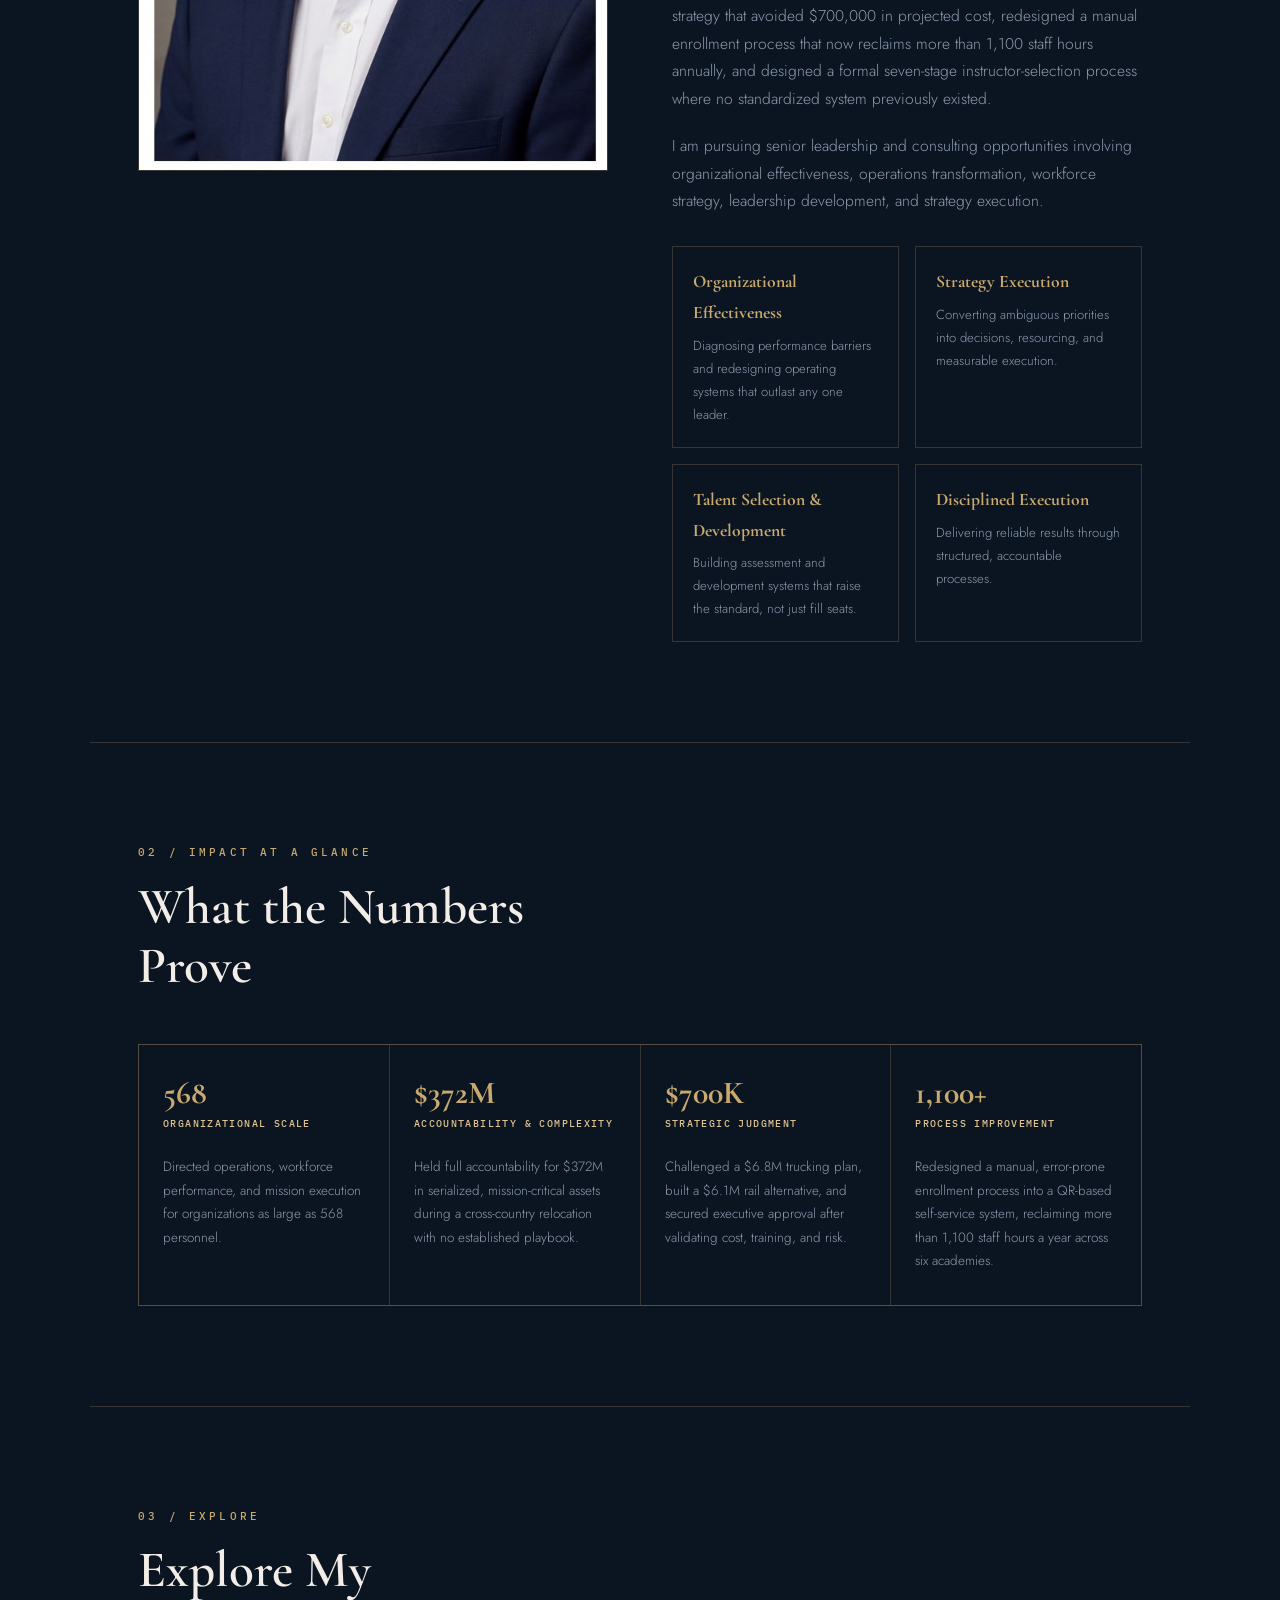
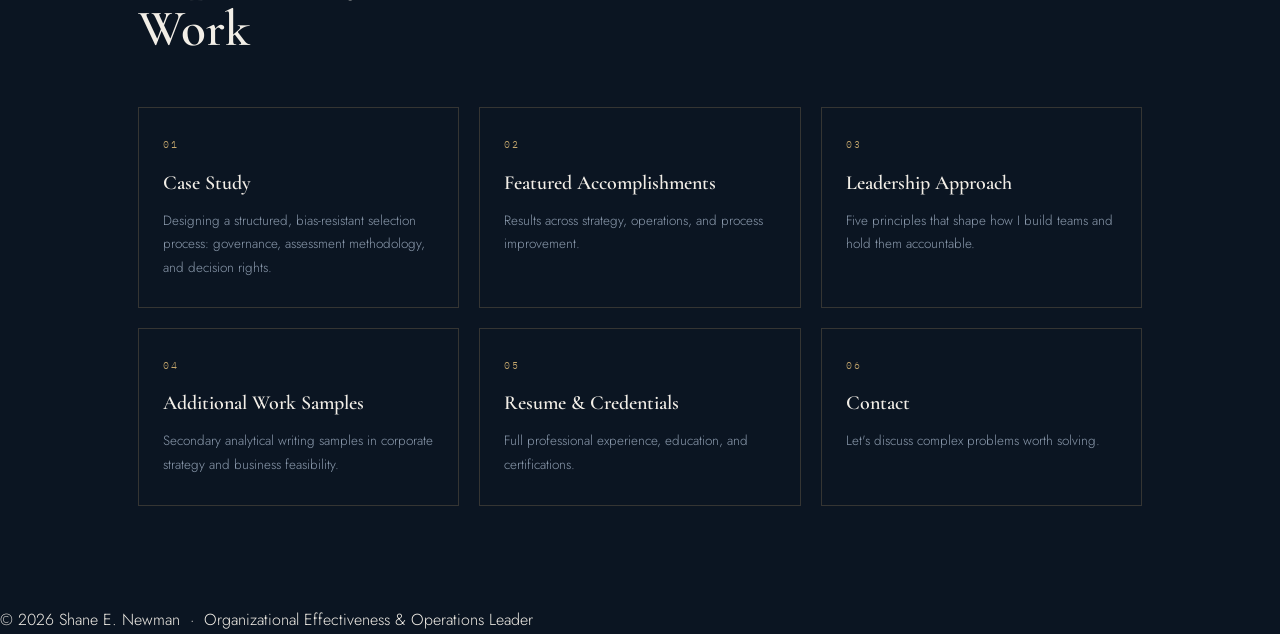
==== commit 7a7ad604: "Add files via upload" ====
--- a/index.html
+++ b/index.html
@@ -3,824 +3,46 @@
 <head>
   <meta charset="UTF-8" />
   <meta name="viewport" content="width=device-width, initial-scale=1.0"/>
-  <title>Shane E. Newman | Operations &amp; Strategy Leader</title>
-  <meta name="description" content="Shane E. Newman is an operations and strategy leader with 22 years of experience building accountable teams, redesigning institutional processes, and delivering measurable results." />
-  <meta property="og:title" content="Shane E. Newman | Operations &amp; Strategy Leader" />
-  <meta property="og:description" content="22 years leading operations, logistics, and workforce development. Builder of teams, systems, and standards that outlast their author." />
+  <title>Shane E. Newman | Organizational Effectiveness &amp; Operations Leader</title>
+  <meta name="description" content="Shane E. Newman is an organizational effectiveness and operations leader with 22 years of experience diagnosing performance barriers, redesigning operating systems, and developing leaders who turn strategy into reliable execution." />
+  <meta property="og:title" content="Shane E. Newman | Organizational Effectiveness &amp; Operations Leader" />
+  <meta property="og:description" content="Strategy Execution | Organizational Transformation | Leadership Development. 22 years leading operations, workforce transformation, and talent systems." />
   <meta property="og:type" content="website" />
   <meta property="og:url" content="https://shanenewman.org/" />
   <link rel="canonical" href="https://shanenewman.org/" />
-  <meta property="og:image" content="https://shanenewman.org/og-thumbnail.png" />
-  <meta property="og:image:width" content="1200" />
-  <meta property="og:image:height" content="627" />
-  <meta name="twitter:card" content="summary_large_image" />
-  <meta name="twitter:title" content="Shane E. Newman | Operations &amp; Strategy Leader" />
-  <meta name="twitter:description" content="22 years leading operations, logistics, and workforce development. Builder of teams, systems, and standards that outlast their author." />
-  <meta name="twitter:image" content="https://shanenewman.org/og-thumbnail.png" />
   <link href="https://fonts.googleapis.com/css2?family=Cormorant+Garamond:wght@400;500;600;700&family=Jost:wght@300;400;500;600&family=IBM+Plex+Mono:wght@400;500&display=swap" rel="stylesheet"/>
-  <style>
-    :root {
-      --navy: #0b1522;
-      --navy-mid: #121e2e;
-      --navy-light: #1b2c42;
-      --gold: #c8a96e;
-      --gold-light: #dfc28e;
-      --white: #f2eee7;
-      --grey: #8c9bae;
-      --brick: #b06a4d;
-      --divider: rgba(200, 169, 110, 0.22);
-    }
-
-    * { margin: 0; padding: 0; box-sizing: border-box; }
-
-    html { scroll-behavior: smooth; }
-
-    body {
-      background: var(--navy);
-      color: var(--white);
-      font-family: 'Jost', sans-serif;
-      font-weight: 300;
-      line-height: 1.75;
-    }
-
-    .mono {
-      font-family: 'IBM Plex Mono', monospace;
-    }
-
-    /* NAV */
-    nav {
-      position: fixed;
-      top: 0; left: 0; right: 0;
-      z-index: 100;
-      background: rgba(11, 21, 34, 0.94);
-      backdrop-filter: blur(10px);
-      border-bottom: 1px solid var(--divider);
-      display: flex;
-      justify-content: space-between;
-      align-items: center;
-      padding: 0 48px;
-      height: 64px;
-    }
-
-    .nav-logo {
-      font-family: 'Cormorant Garamond', serif;
-      font-weight: 600;
-      font-size: 1.15rem;
-      letter-spacing: 0.08em;
-      color: var(--gold);
-      text-decoration: none;
-      white-space: nowrap;
-    }
-
-    .nav-links {
-      display: flex;
-      gap: 32px;
-      list-style: none;
-    }
-
-    .nav-links a {
-      text-decoration: none;
-      color: var(--grey);
-      font-family: 'IBM Plex Mono', monospace;
-      font-size: 0.7rem;
-      letter-spacing: 0.14em;
-      text-transform: uppercase;
-      font-weight: 500;
-      transition: color 0.2s;
-    }
-
-    .nav-links a:hover { color: var(--gold); }
-
-    .nav-toggle {
-      display: none;
-      background: none;
-      border: 1px solid var(--divider);
-      color: var(--gold);
-      font-family: 'IBM Plex Mono', monospace;
-      font-size: 0.7rem;
-      letter-spacing: 0.12em;
-      text-transform: uppercase;
-      padding: 8px 14px;
-      cursor: pointer;
-    }
-
-    /* HERO */
-    #home {
-      min-height: 100vh;
-      display: flex;
-      flex-direction: column;
-      justify-content: center;
-      align-items: center;
-      text-align: center;
-      padding: 120px 48px 80px;
-      position: relative;
-      overflow: hidden;
-    }
-
-    #home::before {
-      content: '';
-      position: absolute;
-      top: 0; left: 0; right: 0; bottom: 0;
-      background:
-        radial-gradient(ellipse at 70% 40%, rgba(200,169,110,0.07) 0%, transparent 60%),
-        radial-gradient(ellipse at 20% 80%, rgba(27,44,66,0.8) 0%, transparent 60%);
-      pointer-events: none;
-    }
-
-    .hero-eyebrow {
-      font-family: 'IBM Plex Mono', monospace;
-      font-size: 0.7rem;
-      letter-spacing: 0.28em;
-      text-transform: uppercase;
-      color: var(--gold);
-      margin-bottom: 24px;
-      font-weight: 500;
-    }
-
-    .hero-name {
-      font-family: 'Cormorant Garamond', serif;
-      font-size: clamp(2.8rem, 6vw, 5.5rem);
-      font-weight: 700;
-      line-height: 1.0;
-      color: var(--white);
-      margin-bottom: 12px;
-      letter-spacing: -0.01em;
-    }
-
-    .hero-title {
-      font-family: 'Cormorant Garamond', serif;
-      font-size: clamp(1.2rem, 2.5vw, 1.8rem);
-      font-weight: 400;
-      color: var(--gold-light);
-      margin-bottom: 40px;
-      letter-spacing: 0.04em;
-    }
-
-    .hero-statement {
-      max-width: 680px;
-      font-size: 1rem;
-      color: var(--grey);
-      line-height: 1.9;
-      margin-bottom: 56px;
-      border-left: 2px solid var(--gold);
-      padding-left: 24px;
-      text-align: left;
-    }
-
-    .hero-cta {
-      display: flex;
-      gap: 16px;
-      flex-wrap: wrap;
-      justify-content: center;
-    }
-
-    .hero-stats {
-      display: flex;
-      width: 100%;
-      max-width: 900px;
-      margin-top: 64px;
-      border: 1px solid var(--divider);
-    }
-
-    .hero-stat {
-      flex: 1;
-      padding: 28px 16px;
-      text-align: center;
-      border-right: 1px solid var(--divider);
-    }
-
-    .hero-stat:last-child { border-right: none; }
-
-    .hero-stat-val {
-      font-family: 'Cormorant Garamond', serif;
-      font-size: clamp(1.8rem, 3vw, 2.6rem);
-      font-weight: 700;
-      color: var(--gold);
-      line-height: 1;
-      margin-bottom: 8px;
-    }
-
-    .hero-stat-label {
-      font-family: 'IBM Plex Mono', monospace;
-      font-size: 0.62rem;
-      letter-spacing: 0.14em;
-      text-transform: uppercase;
-      color: var(--grey);
-      font-weight: 500;
-    }
-
-    .btn-primary {
-      display: inline-block;
-      padding: 14px 36px;
-      background: var(--gold);
-      color: var(--navy);
-      text-decoration: none;
-      font-family: 'IBM Plex Mono', monospace;
-      font-size: 0.72rem;
-      letter-spacing: 0.15em;
-      text-transform: uppercase;
-      font-weight: 500;
-      transition: background 0.2s, transform 0.2s;
-    }
-
-    .btn-primary:hover { background: var(--gold-light); transform: translateY(-2px); }
-
-    .btn-secondary {
-      display: inline-block;
-      padding: 14px 36px;
-      border: 1px solid var(--divider);
-      color: var(--grey);
-      text-decoration: none;
-      font-family: 'IBM Plex Mono', monospace;
-      font-size: 0.72rem;
-      letter-spacing: 0.15em;
-      text-transform: uppercase;
-      font-weight: 500;
-      transition: border-color 0.2s, color 0.2s, transform 0.2s;
-    }
-
-    .btn-secondary:hover { border-color: var(--gold); color: var(--gold); transform: translateY(-2px); }
-
-    .btn-outline-gold {
-      display: inline-block;
-      padding: 10px 24px;
-      border: 1px solid var(--gold);
-      color: var(--gold);
-      font-family: 'IBM Plex Mono', monospace;
-      font-size: 0.7rem;
-      letter-spacing: 0.12em;
-      text-transform: uppercase;
-      text-decoration: none;
-      white-space: nowrap;
-      transition: background 0.2s, color 0.2s;
-    }
-
-    .btn-outline-gold:hover { background: var(--gold); color: var(--navy); }
-
-    .hero-rule {
-      position: absolute;
-      bottom: 48px;
-      left: 48px;
-      right: 48px;
-      height: 1px;
-      background: var(--divider);
-    }
-
-    /* SECTIONS */
-    section {
-      padding: 100px 48px;
-      max-width: 1100px;
-      margin: 0 auto;
-    }
-
-    .section-label {
-      font-family: 'IBM Plex Mono', monospace;
-      font-size: 0.66rem;
-      letter-spacing: 0.3em;
-      text-transform: uppercase;
-      color: var(--gold);
-      font-weight: 500;
-      margin-bottom: 16px;
-    }
-
-    .section-title {
-      font-family: 'Cormorant Garamond', serif;
-      font-size: clamp(2rem, 4vw, 3.2rem);
-      font-weight: 600;
-      color: var(--white);
-      margin-bottom: 48px;
-      line-height: 1.15;
-    }
-
-    .section-divider {
-      width: 100%;
-      height: 1px;
-      background: var(--divider);
-      margin: 0 auto;
-      max-width: 1100px;
-    }
-
-    /* ABOUT */
-    .about-grid {
-      display: grid;
-      grid-template-columns: 1fr 1fr;
-      gap: 64px;
-      align-items: start;
-    }
-
-    .about-text p {
-      color: var(--grey);
-      margin-bottom: 20px;
-      font-size: 0.98rem;
-    }
-
-    .about-text p:first-child {
-      font-family: 'Cormorant Garamond', serif;
-      font-size: 1.3rem;
-      color: var(--white);
-      font-weight: 400;
-      line-height: 1.6;
-    }
-
-    .values-grid {
-      display: grid;
-      grid-template-columns: 1fr 1fr;
-      gap: 16px;
-      margin-top: 32px;
-    }
-
-    .value-item {
-      border: 1px solid var(--divider);
-      padding: 20px;
-    }
-
-    .value-item h4 {
-      font-family: 'Cormorant Garamond', serif;
-      font-size: 1.1rem;
-      color: var(--gold);
-      margin-bottom: 6px;
-    }
-
-    .value-item p {
-      font-size: 0.82rem !important;
-      margin: 0 !important;
-    }
-
-    /* CASE STUDY */
-    #casestudy {
-      max-width: 1100px;
-    }
-
-    .case-intro {
-      display: grid;
-      grid-template-columns: 1fr;
-      gap: 40px;
-      margin-bottom: 56px;
-    }
-    
-
-    .case-intro-lead {
-      font-family: 'Jost', sans-serif;
-      font-size: 1.05rem;
-      color: var(--white);
-      font-weight: 400;
-      line-height: 1.6;
-      margin-bottom: 20px;
-    }
-
-    .case-intro p {
-      color: var(--grey);
-      font-size: 0.95rem;
-      margin-bottom: 16px;
-    }
-
-    .case-facts {
-      border: 1px solid var(--divider);
-      padding: 28px;
-      background: var(--navy-mid);
-      display: grid;
-      grid-template-columns: repeat(4, 1fr);
-      gap: 28px;
-    }
-
-    .case-fact {
-      margin-bottom: 0;
-      padding-bottom: 0;
-      padding-right: 28px;
-      border-right: 1px solid var(--divider);
-    }
-
-    .case-fact:last-child { padding-right: 0; border-right: none; }
-    
-    .case-fact-label {
-      font-family: 'IBM Plex Mono', monospace;
-      font-size: 0.62rem;
-      letter-spacing: 0.2em;
-      text-transform: uppercase;
-      color: var(--gold);
-      margin-bottom: 4px;
-    }
-
-    .case-fact-value {
-      font-size: 0.88rem;
-      color: var(--white);
-    }
-
-    .decision {
-      display: grid;
-      grid-template-columns: 90px 1fr;
-      gap: 32px;
-      padding: 36px 0;
-      border-top: 1px solid var(--divider);
-    }
-
-    .decision:last-of-type { border-bottom: 1px solid var(--divider); }
-
-    .decision-num {
-      font-family: 'IBM Plex Mono', monospace;
-      font-size: 0.8rem;
-      letter-spacing: 0.1em;
-      color: var(--gold);
-      padding-top: 6px;
-    }
-
-    .decision h3 {
-      font-family: 'Cormorant Garamond', serif;
-      font-size: 1.4rem;
-      color: var(--white);
-      font-weight: 600;
-      margin-bottom: 10px;
-      line-height: 1.3;
-    }
-
-    .decision p {
-      font-size: 0.92rem;
-      color: var(--grey);
-    }
-
-    .decision .why {
-      font-family: 'IBM Plex Mono', monospace;
-      font-size: 0.62rem;
-      letter-spacing: 0.2em;
-      text-transform: uppercase;
-      color: var(--brick);
-      margin-bottom: 4px;
-      margin-top: 14px;
-    }
-
-    .case-outcome {
-      margin-top: 56px;
-      border-left: 3px solid var(--gold);
-      background: var(--navy-mid);
-      padding: 32px 36px;
-    }
-
-    .case-outcome h3 {
-      font-family: 'Cormorant Garamond', serif;
-      font-size: 1.4rem;
-      color: var(--gold-light);
-      font-weight: 600;
-      margin-bottom: 12px;
-    }
-
-    .case-outcome p {
-      font-size: 0.95rem;
-      color: var(--grey);
-      margin-bottom: 12px;
-    }
-
-    .case-outcome p:last-child { margin-bottom: 0; }
-
-    /* RESUME */
-    .resume-section { margin-bottom: 48px; }
-
-    .resume-section-title {
-      font-family: 'IBM Plex Mono', monospace;
-      font-size: 0.66rem;
-      letter-spacing: 0.25em;
-      text-transform: uppercase;
-      color: var(--gold);
-      font-weight: 600;
-      margin-bottom: 24px;
-      padding-bottom: 12px;
-      border-bottom: 1px solid var(--divider);
-    }
-
-    .resume-entry {
-      display: grid;
-      grid-template-columns: 1fr auto;
-      gap: 8px;
-      margin-bottom: 32px;
-    }
-
-    .resume-entry-title {
-      font-family: 'Cormorant Garamond', serif;
-      font-size: 1.2rem;
-      color: var(--white);
-      font-weight: 600;
-    }
-
-    .resume-entry-org {
-      font-size: 0.85rem;
-      color: var(--gold-light);
-      margin-bottom: 8px;
-    }
-
-    .resume-entry-date {
-      font-family: 'IBM Plex Mono', monospace;
-      font-size: 0.72rem;
-      color: var(--grey);
-      text-align: right;
-      white-space: nowrap;
-    }
-
-    .resume-entry ul {
-      list-style: none;
-      margin-top: 8px;
-    }
-
-    .resume-entry ul li {
-      font-size: 0.88rem;
-      color: var(--grey);
-      padding-left: 18px;
-      position: relative;
-      margin-bottom: 6px;
-    }
-
-    .resume-entry ul li::before {
-      content: '';
-      position: absolute;
-      left: 0;
-      top: 0.72em;
-      width: 8px;
-      height: 1px;
-      background: var(--gold);
-    }
-
-    /* LEADERSHIP */
-    .experience-entry {
-      border: 1px solid var(--divider);
-      padding: 36px;
-      margin-bottom: 24px;
-      position: relative;
-      transition: border-color 0.2s;
-    }
-
-    .experience-entry:hover { border-color: var(--gold); }
-
-    .experience-entry::before {
-      content: '';
-      position: absolute;
-      top: 0; left: 0;
-      width: 3px;
-      height: 0;
-      background: var(--gold);
-      transition: height 0.3s;
-    }
-
-    .experience-entry:hover::before { height: 100%; }
-
-    .exp-header {
-      display: flex;
-      justify-content: space-between;
-      align-items: flex-start;
-      margin-bottom: 16px;
-      flex-wrap: wrap;
-      gap: 8px;
-    }
-
-    .exp-title {
-      font-family: 'Cormorant Garamond', serif;
-      font-size: 1.35rem;
-      color: var(--white);
-      font-weight: 600;
-    }
-
-    .exp-tag {
-      font-family: 'IBM Plex Mono', monospace;
-      font-size: 0.62rem;
-      letter-spacing: 0.15em;
-      text-transform: uppercase;
-      color: var(--navy);
-      background: var(--gold);
-      padding: 4px 12px;
-      font-weight: 500;
-    }
-
-    .exp-body {
-      font-size: 0.9rem;
-      color: var(--grey);
-    }
-
-    /* WORK SAMPLES */
-    .project-type {
-      font-family: 'IBM Plex Mono', monospace;
-      font-size: 0.62rem;
-      letter-spacing: 0.2em;
-      text-transform: uppercase;
-      color: var(--gold);
-      font-weight: 500;
-      margin-bottom: 12px;
-    }
-
-    .project-title {
-      font-family: 'Cormorant Garamond', serif;
-      font-size: 1.3rem;
-      color: var(--white);
-      font-weight: 600;
-      margin-bottom: 16px;
-      line-height: 1.3;
-    }
-
-    .skill-tag {
-      font-family: 'IBM Plex Mono', monospace;
-      font-size: 0.6rem;
-      letter-spacing: 0.1em;
-      text-transform: uppercase;
-      border: 1px solid var(--divider);
-      color: var(--grey);
-      padding: 4px 10px;
-    }
-
-    .project-skills {
-      display: flex;
-      flex-wrap: wrap;
-      gap: 8px;
-    }
-
-    /* EDUCATION */
-    .edu-entry {
-      display: grid;
-      grid-template-columns: auto 1fr;
-      gap: 32px;
-      align-items: start;
-      margin-bottom: 40px;
-    }
-
-    .edu-year {
-      font-family: 'IBM Plex Mono', monospace;
-      font-size: 1rem;
-      color: var(--gold);
-      font-weight: 500;
-      line-height: 1.4;
-      min-width: 80px;
-    }
-
-    .edu-details h3 {
-      font-family: 'Cormorant Garamond', serif;
-      font-size: 1.3rem;
-      color: var(--white);
-      font-weight: 600;
-      margin-bottom: 4px;
-    }
-
-    .edu-details .edu-school {
-      font-size: 0.85rem;
-      color: var(--gold-light);
-      margin-bottom: 8px;
-    }
-
-    .edu-details p {
-      font-size: 0.88rem;
-      color: var(--grey);
-    }
-
-    /* CONTACT */
-    #contact {
-      background: var(--navy-mid);
-    }
-
-    .contact-inner {
-      max-width: 1100px;
-      margin: 0 auto;
-      padding: 100px 48px;
-    }
-
-    .contact-grid {
-      display: grid;
-      grid-template-columns: 1fr 1fr;
-      gap: 64px;
-      align-items: start;
-    }
-
-    .contact-text p {
-      font-size: 1rem;
-      color: var(--grey);
-      margin-bottom: 16px;
-    }
-
-    .contact-items {
-      display: flex;
-      flex-direction: column;
-      gap: 20px;
-    }
-
-    .contact-item {
-      display: flex;
-      align-items: center;
-      gap: 16px;
-      text-decoration: none;
-      color: var(--white);
-      font-size: 0.9rem;
-      transition: color 0.2s;
-    }
-
-    .contact-item:hover { color: var(--gold); }
-
-    .contact-icon {
-      width: 42px;
-      height: 42px;
-      border: 1px solid var(--divider);
-      display: flex;
-      align-items: center;
-      justify-content: center;
-      flex-shrink: 0;
-    }
-
-    .contact-item-label {
-      font-family: 'IBM Plex Mono', monospace;
-      font-size: 0.6rem;
-      letter-spacing: 0.2em;
-      text-transform: uppercase;
-      color: var(--gold);
-      display: block;
-      margin-bottom: 2px;
-      font-weight: 500;
-    }
-
-    /* FOOTER */
-    footer {
-      text-align: center;
-      padding: 32px 48px;
-      border-top: 1px solid var(--divider);
-      font-family: 'IBM Plex Mono', monospace;
-      font-size: 0.68rem;
-      color: var(--grey);
-      letter-spacing: 0.1em;
-    }
-
-    /* FADE IN */
-    .fade-in {
-      opacity: 0;
-      transform: translateY(24px);
-      transition: opacity 0.6s ease, transform 0.6s ease;
-    }
-
-    .fade-in.visible {
-      opacity: 1;
-      transform: translateY(0);
-    }
-
-    @media (prefers-reduced-motion: reduce) {
-      html { scroll-behavior: auto; }
-      .fade-in { opacity: 1; transform: none; transition: none; }
-      .experience-entry::before { transition: none; }
-    }
-
-    a:focus-visible, button:focus-visible {
-      outline: 2px solid var(--gold);
-      outline-offset: 3px;
-    }
-
-    @media (max-width: 860px) {
-      nav { padding: 0 20px; }
-      .nav-links {
-        display: none;
-        position: absolute;
-        top: 64px;
-        left: 0; right: 0;
-        background: rgba(11, 21, 34, 0.98);
-        border-bottom: 1px solid var(--divider);
-        flex-direction: column;
-        gap: 0;
-        padding: 12px 0;
-      }
-      .nav-links.open { display: flex; }
-      .nav-links li { padding: 12px 24px; }
-      .nav-toggle { display: block; }
-      section { padding: 70px 20px; }
-      #home { padding: 100px 20px 60px; }
-      .about-grid, .contact-grid, .values-grid, .case-intro, .case-facts { grid-template-columns: 1fr; }
-      .about-grid > div:first-child { position: static !important; }
-      .case-fact { padding-right: 0; border-right: none; border-bottom: 1px solid var(--divider); padding-bottom: 20px; }
-      .case-fact:last-child { border-bottom: none; padding-bottom: 0; }
-      .resume-entry { grid-template-columns: 1fr; }
-      .resume-entry-date { text-align: left; }
-      .edu-entry { grid-template-columns: 1fr; gap: 8px; }
-      .decision { grid-template-columns: 1fr; gap: 8px; }
-      .hero-stats { flex-wrap: wrap; }
-      .hero-stat { flex: 1 1 50%; border-bottom: 1px solid var(--divider); }
-    }
-  </style>
+  <link rel="stylesheet" href="style.css" />
 </head>
 <body>
 
   <!-- NAV -->
   <nav>
-    <a class="nav-logo" href="#home">Shane E. Newman</a>
+    <a class="nav-logo" href="index.html">Shane E. Newman</a>
     <button class="nav-toggle" aria-label="Toggle navigation" onclick="document.querySelector('.nav-links').classList.toggle('open')">Menu</button>
     <ul class="nav-links">
-      <li><a href="#about">About</a></li>
-      <li><a href="#casestudy">Case Study</a></li>
-      <li><a href="#leadership">Results</a></li>
-      <li><a href="#resume">Resume</a></li>
-      <li><a href="#samples">Work Samples</a></li>
-      <li><a href="#education">Education</a></li>
-      <li><a href="#contact">Contact</a></li>
+      <li><a href="index.html#about">About</a></li>
+      <li><a href="case-study.html">Case Study</a></li>
+      <li><a href="highlights.html">Highlights</a></li>
+      <li><a href="approach.html">Approach</a></li>
+      <li><a href="samples.html">Samples</a></li>
+      <li><a href="resume.html">Resume</a></li>
+      <li><a href="contact.html">Contact</a></li>
     </ul>
   </nav>
 
   <!-- HERO -->
   <section id="home" style="max-width:100%; padding-left:48px; padding-right:48px;">
-    <p class="hero-eyebrow">Teams &middot; Systems &middot; Standards</p>
+    <p class="hero-eyebrow">Teams &middot; Systems &middot; Strategy</p>
     <h1 class="hero-name">Shane E. Newman</h1>
-    <p class="hero-title">Operations &amp; Strategy Leader</p>
+    <p class="hero-title">Organizational Effectiveness &amp; Operations Leader</p>
+    <p class="hero-subheading">Strategy Execution &nbsp;|&nbsp; Organizational Transformation &nbsp;|&nbsp; Leadership Development</p>
     <p class="hero-statement">
-     I fix what organizations have learned to live with: teams that have normalized underperformance, processes that quietly burn hundreds of hours, standards that shift with whoever is in charge. Across two decades of leadership, my measure of success has never changed. The system has to work without me in the room.
+      I diagnose performance barriers, redesign operating systems, and develop leaders who turn strategy into reliable execution. My standard for success is simple: the system should continue to work when I am no longer in the room.
     </p>
     <div class="hero-cta">
-      <a href="#casestudy" class="btn-primary">See How I Work</a>
-      <a href="#contact" class="btn-secondary">Get In Touch</a>
+      <a href="case-study.html" class="btn-primary">View Case Study</a>
+      <a href="Shane_Newman_Resume.pdf" target="_blank" class="btn-secondary">Download Resume</a>
+      <a href="https://linkedin.com/in/shane-newman" target="_blank" class="btn-secondary">Connect on LinkedIn</a>
     </div>
     <div class="hero-stats">
       <div class="hero-stat">
@@ -828,8 +50,8 @@
         <p class="hero-stat-label">Years of Leadership</p>
       </div>
       <div class="hero-stat">
-        <p class="hero-stat-val">2,800+</p>
-        <p class="hero-stat-label">Professionals Developed</p>
+        <p class="hero-stat-val">568</p>
+        <p class="hero-stat-label">Largest Organization Led</p>
       </div>
       <div class="hero-stat">
         <p class="hero-stat-val">$372M</p>
@@ -837,7 +59,7 @@
       </div>
       <div class="hero-stat">
         <p class="hero-stat-val">$700K</p>
-        <p class="hero-stat-label">Cost Avoidance</p>
+        <p class="hero-stat-label">Cost Avoided</p>
       </div>
     </div>
     <div class="hero-rule"></div>
@@ -854,25 +76,27 @@
         <img src="AMU.jpg" alt="Shane E. Newman" style="width:100%; display:block; border:1px solid rgba(200,169,110,0.25);" />
       </div>
       <div class="about-text fade-in">
-        <p>I am an operations and strategy leader, and the pattern across my Marine Corps career is simple: when something mattered, and the outcome was uncertain, I got the call. Directing operations for a 500-person organization in a role reserved for leaders two levels more senior. Moving $372M in assets across the country with no playbook. Rebuilding a selection process the institution did not yet know was broken.</p>
-        <p>Every one of those calls taught the same lesson. Organizations rarely fail because people stop caring. They fail because the standard lives in someone's head instead of in the system. So that is what I build: processes that produce the same result no matter who runs them, teams that uphold the standard when no one is watching, and leaders ready to take my seat.</p>
-        <p>I bring proven skills in strategic planning, resource coordination, team development, and institutional process design, and I am focused on roles where I can shape strategy and develop the people who execute it.</p>
+        <p>I improve performance through people, systems, and disciplined execution.</p>
+        <p>During 22 years in the United States Marine Corps, I have led operations, logistics, workforce development, talent selection, and organizational transformation in high-pressure, highly regulated environments.</p>
+        <p>My work follows a consistent pattern: identify what is limiting performance, determine whether the problem sits with people, process, structure, or decision rights, and build an operating mechanism that leaders can sustain.</p>
+        <p>I have directed operations for organizations of up to 568 personnel, managed assets valued at $372 million, developed a transportation strategy that avoided $700,000 in projected cost, redesigned a manual enrollment process that now reclaims more than 1,100 staff hours annually, and designed a formal seven-stage instructor-selection process where no standardized system previously existed.</p>
+        <p>I am pursuing senior leadership and consulting opportunities involving organizational effectiveness, operations transformation, workforce strategy, leadership development, and strategy execution.</p>
         <div class="values-grid">
           <div class="value-item">
-            <h4>Strategic Planning</h4>
-            <p>Translating organizational goals into actionable, measurable plans.</p>
-          </div>
-          <div class="value-item">
-            <h4>Process Improvement</h4>
-            <p>Identifying inefficiencies and building systems that last.</p>
-          </div>
-          <div class="value-item">
-            <h4>Team Development</h4>
-            <p>Building accountable, high-performing teams through coaching and trust.</p>
+            <h4>Organizational Effectiveness</h4>
+            <p>Diagnosing performance barriers and redesigning operating systems that outlast any one leader.</p>
+          </div>
+          <div class="value-item">
+            <h4>Strategy Execution</h4>
+            <p>Converting ambiguous priorities into decisions, resourcing, and measurable execution.</p>
+          </div>
+          <div class="value-item">
+            <h4>Talent Selection &amp; Development</h4>
+            <p>Building assessment and development systems that raise the standard, not just fill seats.</p>
           </div>
           <div class="value-item">
             <h4>Disciplined Execution</h4>
-            <p>Delivering reliable results through structured, focused effort.</p>
+            <p>Delivering reliable results through structured, accountable processes.</p>
           </div>
         </div>
       </div>
@@ -881,422 +105,76 @@
 
   <div class="section-divider"></div>
 
-  <!-- CASE STUDY -->
-  <section id="casestudy">
-    <p class="section-label fade-in">02 / Case Study</p>
-    <h2 class="section-title fade-in">Designing a Bias-Resistant<br>Selection Process</h2>
-
-    <div class="case-intro fade-in">
-      <div>
-        <p class="case-intro-lead">At a senior military leadership academy, instructors are entrusted with developing experienced leaders. Selecting them was high-stakes, but our process had two failures. The questions explored candidates only at the surface, and outcomes depended on who happened to run the interview. The same candidate could succeed or fail based on which board they drew, and even the successful ones were never truly tested.</p>
-        <p>That was not a style difference among interviewers, nor a failure of effort or intent. It was a process failure, the kind most organizations never realize they have. I rebuilt the entire process to assess demonstrated behavior against a standard that belonged to the institution, not the individual.</p>
-        <p>I designed a full-lifecycle behavioral selection process, from application screening through post-board feedback, and delivered it to executive leadership as a complete, defensible package. What follows are the design decisions that made it work, and the reasoning behind each one.</p>
-      </div>
-      <div class="case-facts">
-        <div class="case-fact">
-          <p class="case-fact-label">Role</p>
-          <p class="case-fact-value">Architect and author, delivered to executive leadership</p>
-        </div>
-        <div class="case-fact">
-          <p class="case-fact-label">Problem</p>
-          <p class="case-fact-value">Surface-level questions and outcomes that depended on the interviewer</p>
-        </div>
-        <div class="case-fact">
-          <p class="case-fact-label">Scope</p>
-          <p class="case-fact-value">Seven-stage lifecycle: screening, demonstration, structured interview, scoring, deliberation, feedback, records</p>
-        </div>
-        <div class="case-fact">
-          <p class="case-fact-label">Foundation</p>
-          <p class="case-fact-value">Behavioral interviewing (STAR+L), weighted competencies, structured scoring</p>
-        </div>
-      </div>
-    </div>
-
-    <div class="decision fade-in">
-      <p class="decision-num">D-01</p>
-      <div>
-        <h3>Assess demonstrated behavior, not stated values</h3>
-        <p>Every interview question requires a specific past event told in a structured format: Situation, Task, Action, Result, and the Lesson that changed how the candidate leads now. The panel does not accept hypotheticals or leadership philosophy.</p>
-        <p class="why">Why</p>
-        <p>Anyone can describe good leadership. Only past behavior predicts future behavior, and adding the Lesson element tests whether the candidate actually grew from the experience or just survived it.</p>
-      </div>
-    </div>
-
-    <div class="decision fade-in">
-      <p class="decision-num">D-02</p>
-      <div>
-        <h3>Make integrity a hard disqualifier</h3>
-        <p>Five competencies are scored and weighted, but a disqualifying score in integrity ends the candidacy regardless of performance everywhere else. Any panel member can raise the concern at any time.</p>
-        <p class="why">Why</p>
-        <p>The role develops people. A brilliant instructor with a character deficiency is not a reduced asset. They are a liability multiplied across every person they teach. Weighting cannot express that. Only a veto can.</p>
-      </div>
-    </div>
-
-    <div class="decision fade-in">
-      <p class="decision-num">D-03</p>
-      <div>
-        <h3>Build the challenge into the process instead of hoping it happens</h3>
-        <p>Every candidate leads a live discussion with the panel, and at a planned moment a deliberately junior panel member pushes back or plays the person in the room who knows more. This is briefed in advance and happens every time.</p>
-        <p class="why">Why</p>
-        <p>The job requires influencing experienced people who will challenge you. Most interviews leave that test to chance. I made it a repeatable, observable event, and gave the junior member a real scoring lane so their perspective could not be dismissed.</p>
-      </div>
-    </div>
-
-    <div class="decision fade-in">
-      <p class="decision-num">D-04</p>
-      <div>
-        <h3>Score independently, then brief junior to senior</h3>
-        <p>Every panel member records their scores before any discussion begins, and scores do not change once discussion starts. Members then brief their assessments in junior-to-senior order, with the senior member speaking last.</p>
-        <p class="why">Why</p>
-        <p>These are two separate bias controls. Independent scoring stops members from drifting toward the senior opinion. Junior-first briefing stops them from softening what they say out loud after a senior voice has framed the candidate. Each control protects something different, and both are required.</p>
-      </div>
-    </div>
-
-    <div class="decision fade-in">
-      <p class="decision-num">D-05</p>
-      <div>
-        <h3>Calibrate the standard before anyone sits a board</h3>
-        <p>Norming runs in two layers. Leadership and all senior panel members periodically agree, out loud, on what strong, weak, and disqualifying answers look like. Then each individual board holds a pre-brief the day before it convenes.</p>
-        <p class="why">Why</p>
-        <p>A board that convenes without calibration sets the standard on the spot, which is the root cause of inconsistency. The two layers make separate boards consistent with each other and each board consistent within itself, so a personnel change never quietly resets the standard.</p>
-      </div>
-    </div>
-
-    <div class="decision fade-in">
-      <p class="decision-num">D-06</p>
-      <div>
-        <h3>Produce one accountable recommendation, not a vote tally</h3>
-        <p>The panel informs the decision, but the recommendation belongs to a single senior member, with a written basis sufficient to reconstruct the decision from the file a year later. Only the organization's director can override it.</p>
-        <p class="why">Why</p>
-        <p>Consensus diffuses accountability and lets a strong personality sway a weak panel. One name on the recommendation gives the institution one person to hold responsible and one decision to review, which is what accountability actually means.</p>
-      </div>
-    </div>
-
-    <div class="decision fade-in">
-      <p class="decision-num">D-07</p>
-      <div>
-        <h3>Treat non-selected candidates as people worth developing</h3>
-        <p>Feedback to non-selects is delivered by leadership only, framed against the standard in specific, developmental terms. The phrase "not a good fit" is banned from the process.</p>
-        <p class="why">Why</p>
-        <p>"Not a good fit" tells a developing leader nothing they can act on and reads as personal judgment, which is how grievances begin. Specific feedback treats every candidate the way the process asks instructors to treat every student, and that development compounds across the whole organization.</p>
-      </div>
-    </div>
-
-    <div class="case-outcome fade-in">
-      <h3>The Outcome</h3>
-      <p>The process was delivered to executive leadership as a complete package: governance, competency framework, scoring rubrics, interview banks, and every worksheet needed to run a board without me in the room. That was the point. A standard that depends on its author is just another version of the original problem.</p>
-      <p>The design thinking is mine and I am glad to walk through any of it in depth. The document itself is internal to the Marine Corps, which is exactly how I treat proprietary work.</p>
+  <!-- IMPACT AT A GLANCE -->
+  <section id="impact">
+    <p class="section-label fade-in">02 / Impact at a Glance</p>
+    <h2 class="section-title fade-in">What the Numbers<br>Prove</h2>
+    <div class="impact-grid fade-in">
+      <div class="impact-card">
+        <p class="impact-value">568</p>
+        <p class="impact-label">Organizational Scale</p>
+        <p class="impact-proof">Directed operations, workforce performance, and mission execution for organizations as large as 568 personnel.</p>
+      </div>
+      <div class="impact-card">
+        <p class="impact-value">$372M</p>
+        <p class="impact-label">Accountability &amp; Complexity</p>
+        <p class="impact-proof">Held full accountability for $372M in serialized, mission-critical assets during a cross-country relocation with no established playbook.</p>
+      </div>
+      <div class="impact-card">
+        <p class="impact-value">$700K</p>
+        <p class="impact-label">Strategic Judgment</p>
+        <p class="impact-proof">Challenged a $6.8M trucking plan, built a $6.1M rail alternative, and secured executive approval after validating cost, training, and risk.</p>
+      </div>
+      <div class="impact-card">
+        <p class="impact-value">1,100+</p>
+        <p class="impact-label">Process Improvement</p>
+        <p class="impact-proof">Redesigned a manual, error-prone enrollment process into a QR-based self-service system, reclaiming more than 1,100 staff hours a year across six academies.</p>
+      </div>
     </div>
   </section>
 
   <div class="section-divider"></div>
 
-  <!-- LEADERSHIP / RESULTS -->
-  <section id="leadership">
-    <p class="section-label fade-in">03 / Results</p>
-    <h2 class="section-title fade-in">Leadership<br>In Practice</h2>
-
-    <div class="experience-entry fade-in">
-      <div class="exp-header">
-        <p class="exp-title">Enterprise-Scale Logistics Execution</p>
-        <span class="exp-tag">Planning &amp; Execution</span>
-      </div>
-      <p class="exp-body">
-        As Director of Logistics &amp; Operations, I planned and executed the cross-country transport of 238 personnel, 2,482 assets valued at $372M, and 183 cargo containers across 2,400+ miles with no established playbook. Working through coordinated rail and convoy operations, I achieved 100% on-time delivery with zero service disruptions. I also unified logistics coordination across 5,750 personnel from five independent partner organizations, enabling the movement of 27,000+ tons of cargo and 34,000+ passengers across 145,000+ miles without a single interruption. This operation demonstrated my ability to plan, resource, and execute complex multi-site operations under pressure.
-      </p>
-    </div>
-
-    <div class="experience-entry fade-in">
-      <div class="exp-header">
-        <p class="exp-title">Digital Process Transformation</p>
-        <span class="exp-tag">Process Improvement</span>
-      </div>
-      <p class="exp-body">
-        Identifying that a manual participant intake process was consuming 15 minutes per person across 1,000+ annual participants, I designed and implemented a centralized QR-based digital platform to replace it. The result was a 66% reduction in processing time and approximately 320 staff hours reclaimed per year. Simultaneously, I designed enterprise-wide performance metrics and feedback processes where none previously existed across 36 personnel, achieving a 100% score on the formal organizational inspection. These initiatives reflect my broader approach to operations: identify the inefficiency, build a scalable solution, and measure the outcome.
-      </p>
-    </div>
-
-    <div class="experience-entry fade-in">
-      <div class="exp-header">
-        <p class="exp-title">Team Turnaround &amp; Development</p>
-        <span class="exp-tag">Team Development</span>
-      </div>
-      <p class="exp-body">
-        When I assumed leadership of my current organization, I inherited a team with below-average performance ratings and one member on a formal improvement plan. Through structured coaching, clear accountability standards, and individualized development, I transformed it into the highest-rated team in the organization, the first top performance rating for this role in over two years. I also built a succession program from scratch, advancing seven team members into higher certification levels and producing multiple award recipients. Earlier in my career, I conducted 306 formal assessments with individualized development plans, advancing 33 personnel into senior and master-level designations. These experiences reflect my core belief that strong teams are built through intentional development, not just selection.
-      </p>
-    </div>
-  </section>
-
-  <div class="section-divider"></div>
-
-  <!-- RESUME -->
-  <section id="resume">
-    <p class="section-label fade-in">04 / Resume</p>
-    <h2 class="section-title fade-in">Experience &amp;<br>Qualifications</h2>
-
-    <div class="fade-in" style="display:flex; justify-content:space-between; align-items:center; margin-bottom:32px; flex-wrap:wrap; gap:12px;">
-      <p style="color:var(--grey); font-size:0.9rem;">Full resume available to view or download below.</p>
-      <a href="Shane_Newman_Resume.pdf" target="_blank" class="btn-primary" style="padding:10px 24px;">Download Resume</a>
-    </div>
-
-    <div class="fade-in" style="border:1px solid var(--divider); overflow:hidden; margin-bottom:48px;">
-      <iframe src="Shane_Newman_Resume.pdf" width="100%" height="600" style="border:none; display:block;" loading="lazy" title="Shane E. Newman Resume"></iframe>
-    </div>
-
-    <div class="resume-section fade-in">
-      <p class="resume-section-title">Professional Experience</p>
-
-      <div class="resume-entry">
-        <div>
-          <p class="resume-entry-title">Director of Operations</p>
-          <p class="resume-entry-org">United States Marine Corps &middot; Jacksonville, NC</p>
-          <ul>
-            <li>Lead an enterprise learning and development organization serving 1,000+ professionals annually across international and domestic partners, with ownership of operations, workforce development, digital systems, and a $2M annual operating budget.</li>
-            <li>Transformed a team carrying below-average ratings and a member on a formal improvement plan into the highest-rated team in the organization through structured coaching, accountability, and targeted development.</li>
-            <li>Standardized evaluation and feedback processes across 36 personnel, creating the consistency and documentation the organization relied on to make promotion and development decisions.</li>
-            <li>Replaced a manual intake process that consumed 15 minutes per participant with a centralized QR-based digital platform, cutting processing time by 66% and reclaiming roughly 320 staff hours per year.</li>
-            <li>Lead and develop 12 instructional staff who have collectively supported more than 2,800 professionals, building succession pathways that advanced seven team members into higher certification levels.</li>
-            <li>Established a data-driven curriculum review cycle that closed recurring workforce knowledge gaps and raised average assessment scores by 9%.</li>
-          </ul>
-        </div>
-        <p class="resume-entry-date">Jan 2023 to Present</p>
-      </div>
-
-      <div class="resume-entry">
-        <div>
-          <p class="resume-entry-title">Director of Logistics &amp; Operations</p>
-          <p class="resume-entry-org">United States Marine Corps &middot; Jacksonville, NC</p>
-          <ul>
-            <li>Selected to fill a role normally reserved for leaders two levels more senior, directing operations, supply chain, and organizational performance for a 500-person organization across transportation networks, resource allocation, and multi-site distribution.</li>
-            <li>Planned and executed the cross-country transport of 238 personnel, 2,482 assets valued at $372M, and 183 cargo containers across 2,400+ miles with no established playbook, achieving 100% on-time delivery through coordinated rail and convoy operations.</li>
-            <li>Assumed acting executive leadership for 102 days, directing two concurrent overseas operational initiatives, a 672-mile humanitarian support convoy, and administrative continuity for 268 personnel while sustaining full mission execution throughout.</li>
-            <li>Unified logistics coordination across 5,750 personnel from five independent domestic and international partner organizations with no shared planning structure, enabling the movement of 27,000+ tons of cargo and 34,000+ passengers across 145,000+ miles without a single missed movement.</li>
-            <li>Shifted from commercial long-haul trucking to consolidated rail operations to eliminate cost volatility, generating $700K in cost avoidance while improving end-to-end shipment visibility across the network.</li>
-            <li>Stabilized an underperforming operations division during a concurrent leadership transition by implementing performance standards and accountability controls, restoring full operational tempo within 4 months and passing two organizational evaluations.</li>
-          </ul>
-        </div>
-        <p class="resume-entry-date">Oct 2019 to Dec 2022</p>
-      </div>
-
-      <div class="resume-entry">
-        <div>
-          <p class="resume-entry-title">Senior Training &amp; Development Manager</p>
-          <p class="resume-entry-org">United States Marine Corps &middot; St. Robert, MO</p>
-          <ul>
-            <li>Led training and workforce operations for a 126-member professional development organization delivering concurrent certification programs to up to 560 participants at a time. Named Organization-Wide Trainer of the Year across eight career fields.</li>
-            <li>Handpicked as Deputy Director of the regional training academy after identifying that new staff lacked a standardized certification process; personally evaluated and certified 93 team members across all specialties, establishing a repeatable onboarding framework adopted as the organizational standard.</li>
-            <li>Conducted 306 formal assessments with individualized development plans across a 138-member staff, advancing 33 personnel into senior and master-level designations, including 6 who earned the top credential on their first attempt, a distinction fewer than 15% of candidates achieve.</li>
-            <li>Redesigned the instructor evaluation process across 69 curriculum files and three concurrent programs totaling 768+ academic hours per cycle, eliminating inconsistent grading and driving adoption as the organization-wide standard.</li>
-            <li>Delivered 2,289 hours of classroom and applied instruction, certifying 574 operators with zero safety violations.</li>
-          </ul>
-        </div>
-        <p class="resume-entry-date">Mar 2016 to Sep 2019</p>
-      </div>
-    </div>
-
-    <div class="resume-section fade-in">
-      <p class="resume-section-title">Education</p>
-      <div class="resume-entry">
-        <div>
-          <p class="resume-entry-title">Bachelor of Arts in Management, Summa Cum Laude</p>
-          <p class="resume-entry-org">American Military University</p>
-        </div>
-        <p class="resume-entry-date">2026</p>
-      </div>
-    </div>
-
-    <div class="resume-section fade-in">
-      <p class="resume-section-title">Certifications &amp; Professional Development</p>
-      <div class="project-skills" style="margin-top:0;">
-        <span class="skill-tag">Executive Leadership Course, U.S. Navy (Distinguished Graduate)</span>
-        <span class="skill-tag">PMP ATP Bootcamp</span>
-        <span class="skill-tag">Lean Six Sigma Green Belt</span>
-        <span class="skill-tag">Master Instructional Designer &amp; Faculty Lead</span>
-        <span class="skill-tag">Curriculum Developer (ADDIE/SAT)</span>
-        <span class="skill-tag">ERP &amp; Logistics Systems Integration</span>
-        <span class="skill-tag">Maritime Prepositioning Force Planning</span>
-      </div>
-    </div>
-
-    <div class="resume-section fade-in">
-      <p class="resume-section-title">Core Competencies</p>
-      <div class="project-skills" style="margin-top:0;">
-        <span class="skill-tag">Organizational Leadership &amp; Team Development</span>
-        <span class="skill-tag">Strategic Operations Planning</span>
-        <span class="skill-tag">Performance Management &amp; Accountability</span>
-        <span class="skill-tag">Digital Transformation &amp; Process Improvement</span>
-        <span class="skill-tag">Multi-Site Logistics &amp; Supply Chain</span>
-        <span class="skill-tag">Cross-Functional &amp; Stakeholder Engagement</span>
-        <span class="skill-tag">Root Cause Analysis</span>
-        <span class="skill-tag">High-Stakes Decision-Making</span>
-      </div>
-    </div>
-  </section>
-
-  <div class="section-divider"></div>
-
-  <!-- WORK SAMPLES -->
-  <section id="samples">
-    <p class="section-label fade-in">05 / Work Samples</p>
-    <h2 class="section-title fade-in">Selected<br>Documents</h2>
-
-    <!-- LEADERSHIP PHILOSOPHY -->
-    <div class="fade-in" style="margin-bottom:64px;">
-      <div style="display:flex; justify-content:space-between; align-items:flex-end; margin-bottom:16px; flex-wrap:wrap; gap:12px;">
-        <div>
-          <p class="project-type">Professional Document / Leadership Framework</p>
-          <h3 class="project-title" style="margin-bottom:8px;">Leadership Philosophy</h3>
-          <p style="color:var(--grey); font-size:0.9rem; max-width:680px;">A standalone leadership philosophy built on five core principles: Trust, Respect, Strategic Alignment, Effort, and Maturity. This document answers not just what I have accomplished as a leader, but how, giving decision-makers direct insight into the values and posture I bring to every team I lead.</p>
-        </div>
-        <a href="Shane_Newman_Leadership_Philosophy.pdf" target="_blank" class="btn-outline-gold">Open Full Document</a>
-      </div>
-      <div style="display:flex; gap:8px; flex-wrap:wrap; margin-bottom:20px;">
-        <span class="skill-tag">Leadership Identity</span>
-        <span class="skill-tag">Professional Disposition</span>
-        <span class="skill-tag">Ethical Framework</span>
-        <span class="skill-tag">Team Development</span>
-      </div>
-      <div style="border:1px solid var(--divider); overflow:hidden;">
-        <iframe src="Shane_Newman_Leadership_Philosophy.pdf" width="100%" height="500" style="border:none; display:block;" loading="lazy" title="Leadership Philosophy"></iframe>
-      </div>
-    </div>
-
-    <div style="width:100%; height:1px; background:var(--divider); margin-bottom:64px;"></div>
-
-    <!-- FORD PAPER -->
-    <div class="fade-in" style="margin-bottom: 64px;">
-      <div style="display:flex; justify-content:space-between; align-items:flex-end; margin-bottom:16px; flex-wrap:wrap; gap:12px;">
-        <div>
-          <p class="project-type">Executive Brief / Corporate Strategy</p>
-          <h3 class="project-title" style="margin-bottom:8px;">Strategic Assessment: Ford Motor Company</h3>
-          <p style="color:var(--grey); font-size:0.9rem; max-width:680px;">A three-page executive brief assessing Ford's restructuring into Ford Blue, Ford Model e, and Ford Pro, with a clear point of view: the strategy is sound in design, and the open question is execution. Covers leadership and organizational design, stakeholder pressures, competitive position, and four growth priorities ranked by strategic leverage. Demonstrates the ability to distill complex analysis into a decision-ready format.</p>
-        </div>
-        <a href="Shane_Newman_Ford_Strategic_Brief.pdf" target="_blank" class="btn-outline-gold">Open Full Document</a>
-      </div>
-      <div style="display:flex; gap:8px; flex-wrap:wrap; margin-bottom:20px;">
-        <span class="skill-tag">Strategic Analysis</span>
-        <span class="skill-tag">Stakeholder Management</span>
-        <span class="skill-tag">Competitive Advantage</span>
-        <span class="skill-tag">Executive Communication</span>
-      </div>
-      <div style="border:1px solid var(--divider); overflow:hidden;">
-        <iframe src="Shane_Newman_Ford_Strategic_Brief.pdf" width="100%" height="500" style="border:none; display:block;" loading="lazy" title="Strategic Assessment: Ford Motor Company"></iframe>
-      </div>
-    </div>
-
-    <div style="width:100%; height:1px; background:var(--divider); margin-bottom:64px;"></div>
-
-    <!-- SILVERCONNECT -->
-    <div class="fade-in" style="margin-bottom:16px;">
-      <div style="display:flex; justify-content:space-between; align-items:flex-end; margin-bottom:16px; flex-wrap:wrap; gap:12px;">
-        <div>
-          <p class="project-type">Presentation / Business Strategy</p>
-          <h3 class="project-title" style="margin-bottom:8px;">SilverConnect SWOT Analysis</h3>
-          <p style="color:var(--grey); font-size:0.9rem; max-width:680px;">A strategic SWOT analysis and business feasibility evaluation for SilverConnect Tech Support, a technology support venture serving adults 50+ in Jacksonville, NC. Covers market segmentation across direct consumer and B2B buyers, a three-tiered pricing model, a lean $5,000 startup structure with break-even at 17 service visits per month, and four strategic priorities culminating in a go recommendation. Demonstrates the ability to build strategy from the ground up and present recommendations to executive decision-makers.</p>
-        </div>
-        <a href="Shane_Newman_SWOT_Analysis_SilverConnect_Tech_Support.pdf" target="_blank" class="btn-outline-gold">Open Full Presentation</a>
-      </div>
-      <div style="display:flex; gap:8px; flex-wrap:wrap; margin-bottom:20px;">
-        <span class="skill-tag">SWOT Analysis</span>
-        <span class="skill-tag">Business Feasibility</span>
-        <span class="skill-tag">Financial Modeling</span>
-        <span class="skill-tag">Strategic Recommendations</span>
-      </div>
-      <div style="border:1px solid var(--divider); overflow:hidden;">
-        <iframe src="Shane_Newman_SWOT_Analysis_SilverConnect_Tech_Support.pdf" width="100%" height="500" style="border:none; display:block;" loading="lazy" title="SilverConnect SWOT Analysis"></iframe>
-      </div>
-    </div>
-
-  </section>
-
-  <div class="section-divider"></div>
-
-  <!-- EDUCATION -->
-  <section id="education">
-    <p class="section-label fade-in">06 / Education &amp; Development</p>
-    <h2 class="section-title fade-in">Academic &amp; Professional<br>Development</h2>
-
-    <div class="edu-entry fade-in">
-      <p class="edu-year">2026</p>
-      <div class="edu-details">
-        <h3>Bachelor of Arts in Management, Summa Cum Laude</h3>
-        <p class="edu-school">American Military University</p>
-        <p>Focused on operations management, strategic planning, and organizational leadership, culminating in a professional portfolio and career development plan.</p>
-      </div>
-    </div>
-
-    <div class="edu-entry fade-in">
-      <p class="edu-year">2026</p>
-      <div class="edu-details">
-        <h3>Lean Six Sigma Green Belt Level II</h3>
-        <p class="edu-school">Professional Certification</p>
-        <p>Applied Lean Six Sigma methodology to identify and eliminate process waste, reduce variability, and drive measurable performance improvements across organizational operations.</p>
-      </div>
-    </div>
-
-    <div class="edu-entry fade-in">
-      <p class="edu-year">2024</p>
-      <div class="edu-details">
-        <h3>U.S. Navy Senior Enlisted Academy, Distinguished Graduate</h3>
-        <p class="edu-school">United States Navy</p>
-        <p>Selective senior executive program in organizational strategy, leadership, and national security. Fewer than 5% of eligible leaders are selected. Graduated with distinction, reflecting a commitment to continuous professional development at the executive level.</p>
-      </div>
-    </div>
-
-    <div class="edu-entry fade-in">
-      <p class="edu-year">2017</p>
-      <div class="edu-details">
-        <h3>Master Instructional Designer &amp; Faculty Lead Certification</h3>
-        <p class="edu-school">United States Marine Corps</p>
-        <p>Certification in instructional design, curriculum development, and faculty leadership, supporting enterprise-wide training programs serving up to 560 participants per cycle.</p>
-      </div>
-    </div>
-  </section>
-
-  <div class="section-divider"></div>
-
-  <!-- CONTACT -->
-  <div id="contact">
-    <div class="contact-inner">
-      <p class="section-label fade-in">07 / Contact</p>
-      <h2 class="section-title fade-in">Get In Touch</h2>
-      <div class="contact-grid">
-        <div class="contact-text fade-in">
-          <p>Thank you for taking the time to review my portfolio. I am actively pursuing operations and strategy leadership roles where I can apply my background in strategic planning, team development, and disciplined execution.</p>
-          <p>I welcome professional connections, networking conversations, and inquiries about my background and career goals.</p>
-        </div>
-        <div class="contact-items fade-in">
-          <a href="mailto:shane.e.newman@pm.me" class="contact-item">
-            <div class="contact-icon">
-              <svg width="18" height="18" viewBox="0 0 24 24" fill="none" stroke="currentColor" stroke-width="1.5">
-                <rect x="2" y="4" width="20" height="16" rx="2"/>
-                <path d="m2 7 10 7 10-7"/>
-              </svg>
-            </div>
-            <div>
-              <span class="contact-item-label">Email</span>
-              E-mail Me
-            </div>
-          </a>
-          <a href="https://linkedin.com/in/shane-newman" target="_blank" class="contact-item">
-            <div class="contact-icon">
-              <svg width="18" height="18" viewBox="0 0 24 24" fill="none" stroke="currentColor" stroke-width="1.5">
-                <rect x="2" y="2" width="20" height="20" rx="2"/>
-                <path d="M7 10v7M7 7v.01M11 17v-4a2 2 0 0 1 4 0v4M11 10v7"/>
-              </svg>
-            </div>
-            <div>
-              <span class="contact-item-label">LinkedIn</span>
-              LinkedIn
-            </div>
-          </a>
-        </div>
-      </div>
-    </div>
-  </div>
+  <!-- EXPLORE -->
+  <section id="explore">
+    <p class="section-label fade-in">03 / Explore</p>
+    <h2 class="section-title fade-in">Explore My<br>Work</h2>
+    <div class="nav-cards fade-in">
+      <a class="nav-card" href="case-study.html">
+        <span class="nav-card-num">01</span>
+        <h3>Case Study</h3>
+        <p>Designing a structured, bias-resistant selection process: governance, assessment methodology, and decision rights.</p>
+      </a>
+      <a class="nav-card" href="highlights.html">
+        <span class="nav-card-num">02</span>
+        <h3>Featured Accomplishments</h3>
+        <p>Results across strategy, operations, and process improvement.</p>
+      </a>
+      <a class="nav-card" href="approach.html">
+        <span class="nav-card-num">03</span>
+        <h3>Leadership Approach</h3>
+        <p>Five principles that shape how I build teams and hold them accountable.</p>
+      </a>
+      <a class="nav-card" href="samples.html">
+        <span class="nav-card-num">04</span>
+        <h3>Additional Work Samples</h3>
+        <p>Secondary analytical writing samples in corporate strategy and business feasibility.</p>
+      </a>
+      <a class="nav-card" href="resume.html">
+        <span class="nav-card-num">05</span>
+        <h3>Resume &amp; Credentials</h3>
+        <p>Full professional experience, education, and certifications.</p>
+      </a>
+      <a class="nav-card" href="contact.html">
+        <span class="nav-card-num">06</span>
+        <h3>Contact</h3>
+        <p>Let's discuss complex problems worth solving.</p>
+      </a>
+    </div>
+  </section>
 
   <footer>
-    &copy; 2026 Shane E. Newman &nbsp;&middot;&nbsp; Operations &amp; Strategy Leader
+    &copy; 2026 Shane E. Newman &nbsp;&middot;&nbsp; Organizational Effectiveness &amp; Operations Leader
   </footer>
 
   <script>
@@ -1319,3 +197,4 @@
 
 </body>
 </html>
+                   
--- a/style.css
+++ b/style.css
@@ -0,0 +1,920 @@
+:root {
+  --navy: #0b1522;
+  --navy-mid: #121e2e;
+  --navy-light: #1b2c42;
+  --gold: #c8a96e;
+  --gold-light: #dfc28e;
+  --white: #f2eee7;
+  --grey: #8c9bae;
+  --brick: #b06a4d;
+  --divider: rgba(200, 169, 110, 0.22);
+}
+
+* { margin: 0; padding: 0; box-sizing: border-box; }
+
+html { scroll-behavior: smooth; }
+
+body {
+  background: var(--navy);
+  color: var(--white);
+  font-family: 'Jost', sans-serif;
+  font-weight: 300;
+  line-height: 1.75;
+}
+
+.mono {
+  font-family: 'IBM Plex Mono', monospace;
+}
+
+/* NAV */
+nav {
+  position: fixed;
+  top: 0; left: 0; right: 0;
+  z-index: 100;
+  background: rgba(11, 21, 34, 0.94);
+  backdrop-filter: blur(10px);
+  border-bottom: 1px solid var(--divider);
+  display: flex;
+  justify-content: space-between;
+  align-items: center;
+  padding: 0 48px;
+  height: 64px;
+}
+
+.nav-logo {
+  font-family: 'Cormorant Garamond', serif;
+  font-weight: 600;
+  font-size: 1.15rem;
+  letter-spacing: 0.08em;
+  color: var(--gold);
+  text-decoration: none;
+  white-space: nowrap;
+}
+
+.nav-links {
+  display: flex;
+  gap: 26px;
+  list-style: none;
+}
+
+.nav-links a {
+  text-decoration: none;
+  color: var(--grey);
+  font-family: 'IBM Plex Mono', monospace;
+  font-size: 0.68rem;
+  letter-spacing: 0.12em;
+  text-transform: uppercase;
+  font-weight: 500;
+  transition: color 0.2s;
+}
+
+.nav-links a:hover, .nav-links a.active { color: var(--gold); }
+
+.nav-toggle {
+  display: none;
+  background: none;
+  border: 1px solid var(--divider);
+  color: var(--gold);
+  font-family: 'IBM Plex Mono', monospace;
+  font-size: 0.7rem;
+  letter-spacing: 0.12em;
+  text-transform: uppercase;
+  padding: 8px 14px;
+  cursor: pointer;
+}
+
+/* HERO */
+#home {
+  min-height: 100vh;
+  display: flex;
+  flex-direction: column;
+  justify-content: center;
+  align-items: center;
+  text-align: center;
+  padding: 120px 48px 80px;
+  position: relative;
+  overflow: hidden;
+}
+
+#home::before {
+  content: '';
+  position: absolute;
+  top: 0; left: 0; right: 0; bottom: 0;
+  background:
+    radial-gradient(ellipse at 70% 40%, rgba(200,169,110,0.07) 0%, transparent 60%),
+    radial-gradient(ellipse at 20% 80%, rgba(27,44,66,0.8) 0%, transparent 60%);
+  pointer-events: none;
+}
+
+.hero-eyebrow {
+  font-family: 'IBM Plex Mono', monospace;
+  font-size: 0.7rem;
+  letter-spacing: 0.28em;
+  text-transform: uppercase;
+  color: var(--gold);
+  margin-bottom: 24px;
+  font-weight: 500;
+}
+
+.hero-name {
+  font-family: 'Cormorant Garamond', serif;
+  font-size: clamp(2.8rem, 6vw, 5.5rem);
+  font-weight: 700;
+  line-height: 1.0;
+  color: var(--white);
+  margin-bottom: 12px;
+  letter-spacing: -0.01em;
+}
+
+.hero-title {
+  font-family: 'Cormorant Garamond', serif;
+  font-size: clamp(1.2rem, 2.5vw, 1.8rem);
+  font-weight: 400;
+  color: var(--gold-light);
+  margin-bottom: 14px;
+  letter-spacing: 0.04em;
+}
+
+.hero-subheading {
+  font-family: 'IBM Plex Mono', monospace;
+  font-size: 0.74rem;
+  letter-spacing: 0.1em;
+  text-transform: uppercase;
+  color: var(--grey);
+  margin-bottom: 40px;
+  font-weight: 500;
+}
+
+.hero-statement {
+  max-width: 680px;
+  font-size: 1rem;
+  color: var(--grey);
+  line-height: 1.9;
+  margin-bottom: 56px;
+  border-left: 2px solid var(--gold);
+  padding-left: 24px;
+  text-align: left;
+}
+
+.hero-cta {
+  display: flex;
+  gap: 16px;
+  flex-wrap: wrap;
+  justify-content: center;
+}
+
+.hero-stats {
+  display: flex;
+  width: 100%;
+  max-width: 900px;
+  margin-top: 64px;
+  border: 1px solid var(--divider);
+}
+
+.hero-stat {
+  flex: 1;
+  padding: 28px 16px;
+  text-align: center;
+  border-right: 1px solid var(--divider);
+}
+
+.hero-stat:last-child { border-right: none; }
+
+.hero-stat-val {
+  font-family: 'Cormorant Garamond', serif;
+  font-size: clamp(1.8rem, 3vw, 2.6rem);
+  font-weight: 700;
+  color: var(--gold);
+  line-height: 1;
+  margin-bottom: 8px;
+}
+
+.hero-stat-label {
+  font-family: 'IBM Plex Mono', monospace;
+  font-size: 0.62rem;
+  letter-spacing: 0.14em;
+  text-transform: uppercase;
+  color: var(--grey);
+  font-weight: 500;
+}
+
+.btn-primary {
+  display: inline-block;
+  padding: 14px 36px;
+  background: var(--gold);
+  color: var(--navy);
+  text-decoration: none;
+  font-family: 'IBM Plex Mono', monospace;
+  font-size: 0.72rem;
+  letter-spacing: 0.15em;
+  text-transform: uppercase;
+  font-weight: 500;
+  transition: background 0.2s, transform 0.2s;
+}
+
+.btn-primary:hover { background: var(--gold-light); transform: translateY(-2px); }
+
+.btn-secondary {
+  display: inline-block;
+  padding: 14px 36px;
+  border: 1px solid var(--divider);
+  color: var(--grey);
+  text-decoration: none;
+  font-family: 'IBM Plex Mono', monospace;
+  font-size: 0.72rem;
+  letter-spacing: 0.15em;
+  text-transform: uppercase;
+  font-weight: 500;
+  transition: border-color 0.2s, color 0.2s, transform 0.2s;
+}
+
+.btn-secondary:hover { border-color: var(--gold); color: var(--gold); transform: translateY(-2px); }
+
+.btn-outline-gold {
+  display: inline-block;
+  padding: 10px 24px;
+  border: 1px solid var(--gold);
+  color: var(--gold);
+  font-family: 'IBM Plex Mono', monospace;
+  font-size: 0.7rem;
+  letter-spacing: 0.12em;
+  text-transform: uppercase;
+  text-decoration: none;
+  white-space: nowrap;
+  transition: background 0.2s, color 0.2s;
+}
+
+.btn-outline-gold:hover { background: var(--gold); color: var(--navy); }
+
+.hero-rule {
+  position: absolute;
+  bottom: 48px;
+  left: 48px;
+  right: 48px;
+  height: 1px;
+  background: var(--divider);
+}
+
+/* SECTIONS */
+section {
+  padding: 100px 48px;
+  max-width: 1100px;
+  margin: 0 auto;
+}
+
+.section-label {
+  font-family: 'IBM Plex Mono', monospace;
+  font-size: 0.66rem;
+  letter-spacing: 0.3em;
+  text-transform: uppercase;
+  color: var(--gold);
+  font-weight: 500;
+  margin-bottom: 16px;
+}
+
+.section-title {
+  font-family: 'Cormorant Garamond', serif;
+  font-size: clamp(2rem, 4vw, 3.2rem);
+  font-weight: 600;
+  color: var(--white);
+  margin-bottom: 48px;
+  line-height: 1.15;
+}
+
+.section-intro {
+  color: var(--grey);
+  font-size: 0.98rem;
+  max-width: 760px;
+  margin-top: -24px;
+  margin-bottom: 48px;
+}
+
+.section-divider {
+  width: 100%;
+  height: 1px;
+  background: var(--divider);
+  margin: 0 auto;
+  max-width: 1100px;
+}
+
+/* PAGE HEADER (SUBPAGES) */
+.page-hero {
+  padding: 140px 48px 60px;
+  max-width: 1100px;
+  margin: 0 auto;
+  text-align: left;
+}
+
+.breadcrumb {
+  font-family: 'IBM Plex Mono', monospace;
+  font-size: 0.68rem;
+  letter-spacing: 0.1em;
+  text-transform: uppercase;
+  color: var(--grey);
+  text-decoration: none;
+  margin-bottom: 28px;
+  display: inline-block;
+  transition: color 0.2s;
+}
+
+.breadcrumb:hover { color: var(--gold); }
+
+.page-subtitle {
+  font-family: 'IBM Plex Mono', monospace;
+  font-size: 0.72rem;
+  letter-spacing: 0.2em;
+  text-transform: uppercase;
+  color: var(--gold);
+  margin-bottom: 12px;
+}
+
+.page-title {
+  font-family: 'Cormorant Garamond', serif;
+  font-size: clamp(2.2rem, 5vw, 3.6rem);
+  font-weight: 700;
+  color: var(--white);
+  margin-bottom: 8px;
+  line-height: 1.1;
+}
+
+/* NAV CARDS (HOMEPAGE -> SUBPAGES) */
+.nav-cards {
+  display: grid;
+  grid-template-columns: repeat(3, 1fr);
+  gap: 20px;
+  margin-top: 8px;
+}
+
+.nav-card {
+  border: 1px solid var(--divider);
+  padding: 28px 24px;
+  text-decoration: none;
+  display: block;
+  transition: border-color 0.2s, transform 0.2s;
+}
+
+.nav-card:hover { border-color: var(--gold); transform: translateY(-3px); }
+
+.nav-card-num {
+  font-family: 'IBM Plex Mono', monospace;
+  font-size: 0.62rem;
+  letter-spacing: 0.2em;
+  color: var(--gold);
+  margin-bottom: 12px;
+  display: block;
+}
+
+.nav-card h3 {
+  font-family: 'Cormorant Garamond', serif;
+  font-size: 1.25rem;
+  color: var(--white);
+  font-weight: 600;
+  margin-bottom: 8px;
+}
+
+.nav-card p {
+  font-size: 0.84rem;
+  color: var(--grey);
+}
+
+/* PAGE FOOTER NAV (PREV/NEXT) */
+.page-footer-nav {
+  display: flex;
+  justify-content: space-between;
+  align-items: center;
+  max-width: 1100px;
+  margin: 0 auto;
+  padding: 0 48px 80px;
+  flex-wrap: wrap;
+  gap: 16px;
+}
+
+/* ABOUT */
+.about-grid {
+  display: grid;
+  grid-template-columns: 1fr 1fr;
+  gap: 64px;
+  align-items: start;
+}
+
+.about-text p {
+  color: var(--grey);
+  margin-bottom: 20px;
+  font-size: 0.98rem;
+}
+
+.about-text p:first-child {
+  font-family: 'Cormorant Garamond', serif;
+  font-size: 1.3rem;
+  color: var(--white);
+  font-weight: 400;
+  line-height: 1.6;
+}
+
+.values-grid {
+  display: grid;
+  grid-template-columns: 1fr 1fr;
+  gap: 16px;
+  margin-top: 32px;
+}
+
+.value-item {
+  border: 1px solid var(--divider);
+  padding: 20px;
+}
+
+.value-item h4 {
+  font-family: 'Cormorant Garamond', serif;
+  font-size: 1.1rem;
+  color: var(--gold);
+  margin-bottom: 6px;
+}
+
+.value-item p {
+  font-size: 0.82rem !important;
+  margin: 0 !important;
+}
+
+/* IMPACT */
+.impact-grid {
+  display: grid;
+  grid-template-columns: repeat(4, 1fr);
+  gap: 1px;
+  background: var(--divider);
+  border: 1px solid var(--divider);
+}
+
+.impact-card {
+  background: var(--navy);
+  padding: 32px 24px;
+}
+
+.impact-value {
+  font-family: 'Cormorant Garamond', serif;
+  font-size: 2rem;
+  font-weight: 700;
+  color: var(--gold);
+  line-height: 1;
+  margin-bottom: 8px;
+}
+
+.impact-label {
+  font-family: 'IBM Plex Mono', monospace;
+  font-size: 0.62rem;
+  line-height: 1.4;
+  letter-spacing: 0.14em;
+  text-transform: uppercase;
+  color: var(--gold-light);
+  font-weight: 500;
+  margin-bottom: 14px;
+  min-height: 2.5em;
+}
+
+.impact-proof {
+  font-size: 0.84rem;
+  color: var(--grey);
+}
+
+/* CASE STUDY */
+.case-intro {
+  display: grid;
+  grid-template-columns: 1fr;
+  gap: 40px;
+  margin-bottom: 56px;
+}
+
+.case-intro-lead {
+  font-family: 'Jost', sans-serif;
+  font-size: 1.05rem;
+  color: var(--white);
+  font-weight: 400;
+  line-height: 1.6;
+  margin-bottom: 20px;
+}
+
+.case-intro p {
+  color: var(--grey);
+  font-size: 0.95rem;
+  margin-bottom: 16px;
+}
+
+.case-facts {
+  border: 1px solid var(--divider);
+  padding: 28px;
+  background: var(--navy-mid);
+  display: grid;
+  grid-template-columns: repeat(4, 1fr);
+  gap: 28px;
+}
+
+.case-fact {
+  margin-bottom: 0;
+  padding-bottom: 0;
+  padding-right: 28px;
+  border-right: 1px solid var(--divider);
+}
+
+.case-fact:last-child { padding-right: 0; border-right: none; }
+
+.case-fact-label {
+  font-family: 'IBM Plex Mono', monospace;
+  font-size: 0.62rem;
+  letter-spacing: 0.2em;
+  text-transform: uppercase;
+  color: var(--gold);
+  margin-bottom: 4px;
+}
+
+.case-fact-value {
+  font-size: 0.88rem;
+  color: var(--white);
+}
+
+.decision {
+  display: grid;
+  grid-template-columns: 90px 1fr;
+  gap: 32px;
+  padding: 36px 0;
+  border-top: 1px solid var(--divider);
+}
+
+.decision:last-of-type { border-bottom: 1px solid var(--divider); }
+
+.decision-num {
+  font-family: 'IBM Plex Mono', monospace;
+  font-size: 0.8rem;
+  letter-spacing: 0.1em;
+  color: var(--gold);
+  padding-top: 6px;
+}
+
+.decision h3 {
+  font-family: 'Cormorant Garamond', serif;
+  font-size: 1.4rem;
+  color: var(--white);
+  font-weight: 600;
+  margin-bottom: 10px;
+  line-height: 1.3;
+}
+
+.decision p {
+  font-size: 0.92rem;
+  color: var(--grey);
+}
+
+.decision .why {
+  font-family: 'IBM Plex Mono', monospace;
+  font-size: 0.62rem;
+  letter-spacing: 0.2em;
+  text-transform: uppercase;
+  color: var(--brick);
+  margin-bottom: 4px;
+  margin-top: 14px;
+}
+
+.case-outcome {
+  margin-top: 56px;
+  border-left: 3px solid var(--gold);
+  background: var(--navy-mid);
+  padding: 32px 36px;
+}
+
+.case-outcome h3 {
+  font-family: 'Cormorant Garamond', serif;
+  font-size: 1.4rem;
+  color: var(--gold-light);
+  font-weight: 600;
+  margin-bottom: 12px;
+}
+
+.case-outcome p {
+  font-size: 0.95rem;
+  color: var(--grey);
+  margin-bottom: 12px;
+}
+
+.case-outcome p:last-child { margin-bottom: 0; }
+
+.status-line {
+  font-family: 'IBM Plex Mono', monospace;
+  font-size: 0.66rem;
+  letter-spacing: 0.16em;
+  text-transform: uppercase;
+  color: var(--gold);
+  margin-bottom: 12px;
+  display: block;
+}
+
+/* RESUME */
+.resume-section { margin-bottom: 48px; }
+
+.resume-section-title {
+  font-family: 'IBM Plex Mono', monospace;
+  font-size: 0.66rem;
+  letter-spacing: 0.25em;
+  text-transform: uppercase;
+  color: var(--gold);
+  font-weight: 600;
+  margin-bottom: 24px;
+  padding-bottom: 12px;
+  border-bottom: 1px solid var(--divider);
+}
+
+/* ACCOMPLISHMENTS */
+.experience-entry {
+  border: 1px solid var(--divider);
+  padding: 36px;
+  margin-bottom: 24px;
+  position: relative;
+  transition: border-color 0.2s;
+}
+
+.experience-entry:hover { border-color: var(--gold); }
+
+.experience-entry::before {
+  content: '';
+  position: absolute;
+  top: 0; left: 0;
+  width: 3px;
+  height: 0;
+  background: var(--gold);
+  transition: height 0.3s;
+}
+
+.experience-entry:hover::before { height: 100%; }
+
+.exp-header {
+  display: flex;
+  justify-content: space-between;
+  align-items: flex-start;
+  margin-bottom: 16px;
+  flex-wrap: wrap;
+  gap: 8px;
+}
+
+.exp-title {
+  font-family: 'Cormorant Garamond', serif;
+  font-size: 1.35rem;
+  color: var(--white);
+  font-weight: 600;
+}
+
+.exp-tag {
+  font-family: 'IBM Plex Mono', monospace;
+  font-size: 0.62rem;
+  letter-spacing: 0.15em;
+  text-transform: uppercase;
+  color: var(--navy);
+  background: var(--gold);
+  padding: 4px 12px;
+  font-weight: 500;
+}
+
+.exp-body {
+  font-size: 0.9rem;
+  color: var(--grey);
+}
+
+.impact-summary {
+  color: var(--grey);
+  font-size: 0.92rem;
+  margin-bottom: 24px;
+}
+
+.impact-metrics {
+  display: grid;
+  grid-template-columns: repeat(3, 1fr);
+  gap: 0;
+  border: 1px solid var(--divider);
+  margin: 24px 0;
+  background: var(--navy-mid);
+}
+
+.impact-metric {
+  padding: 20px;
+  text-align: center;
+  border-right: 1px solid var(--divider);
+}
+
+.impact-metric:last-child { border-right: none; }
+
+.impact-metric-value {
+  font-family: 'Cormorant Garamond', serif;
+  font-size: 1.7rem;
+  font-weight: 700;
+  color: var(--gold);
+  line-height: 1.1;
+  margin-bottom: 6px;
+}
+
+.impact-metric-label {
+  font-family: 'IBM Plex Mono', monospace;
+  font-size: 0.58rem;
+  letter-spacing: 0.12em;
+  text-transform: uppercase;
+  color: var(--grey);
+  line-height: 1.4;
+}
+
+/* PRINCIPLE (LEADERSHIP APPROACH DETAIL) */
+.principle {
+  padding: 32px 0;
+  border-top: 1px solid var(--divider);
+}
+
+.principle:last-of-type { border-bottom: 1px solid var(--divider); }
+
+.principle h3 {
+  font-family: 'Cormorant Garamond', serif;
+  font-size: 1.5rem;
+  color: var(--gold-light);
+  font-weight: 600;
+  margin-bottom: 14px;
+}
+
+.principle p {
+  font-size: 0.95rem;
+  color: var(--grey);
+  margin-bottom: 14px;
+}
+
+.principle p:last-child { margin-bottom: 0; }
+
+/* DOCUMENT PREVIEW */
+.doc-preview {
+  border: 1px solid var(--divider);
+  overflow: hidden;
+  margin-top: 20px;
+}
+
+.doc-preview iframe {
+  border: none;
+  display: block;
+}
+
+/* WORK SAMPLES */
+.project-type {
+  font-family: 'IBM Plex Mono', monospace;
+  font-size: 0.62rem;
+  letter-spacing: 0.2em;
+  text-transform: uppercase;
+  color: var(--gold);
+  font-weight: 500;
+  margin-bottom: 12px;
+}
+
+.project-title {
+  font-family: 'Cormorant Garamond', serif;
+  font-size: 1.3rem;
+  color: var(--white);
+  font-weight: 600;
+  margin-bottom: 16px;
+  line-height: 1.3;
+}
+
+.skill-tag {
+  font-family: 'IBM Plex Mono', monospace;
+  font-size: 0.6rem;
+  letter-spacing: 0.1em;
+  text-transform: uppercase;
+  border: 1px solid var(--divider);
+  color: var(--grey);
+  padding: 4px 10px;
+}
+
+.project-skills {
+  display: flex;
+  flex-wrap: wrap;
+  gap: 8px;
+}
+
+.sample-disclaimer {
+  font-family: 'IBM Plex Mono', monospace;
+  font-size: 0.72rem;
+  color: var(--brick);
+  border-left: 2px solid var(--brick);
+  padding-left: 14px;
+  margin: 16px 0;
+  line-height: 1.6;
+}
+
+/* EDUCATION */
+.edu-list {
+  display: grid;
+  grid-template-columns: 1fr 1fr;
+  gap: 28px;
+}
+
+.edu-item {
+  border-left: 2px solid var(--divider);
+  padding-left: 20px;
+}
+
+.edu-item h4 {
+  font-family: 'Cormorant Garamond', serif;
+  font-size: 1.15rem;
+  color: var(--white);
+  font-weight: 600;
+  margin-bottom: 6px;
+}
+
+.edu-item p {
+  font-size: 0.85rem;
+  color: var(--grey);
+}
+
+/* CONTACT */
+#contact {
+  background: var(--navy-mid);
+}
+
+.contact-inner {
+  max-width: 1100px;
+  margin: 0 auto;
+  padding: 140px 48px 100px;
+}
+
+.contact-grid {
+  display: grid;
+  grid-template-columns: 1fr 1fr;
+  gap: 64px;
+  align-items: start;
+}
+
+.contact-text p {
+  font-size: 1rem;
+  color: var(--grey);
+  margin-bottom: 16px;
+}
+
+.contact-text .fellowship {
+  font-family: 'IBM Plex Mono', monospace;
+  font-size: 0.72rem;
+  letter-spacing: 0.06em;
+  color: var(--gold-light);
+  text-transform: none;
+}
+
+.contact-lead {
+  font-size: 1.05rem;
+  color: var(--grey);
+  max-width: 700px;
+  margin-bottom: 48px;
+}
+
+.contact-cards {
+  display: grid;
+  grid-template-columns: repeat(3, 1fr);
+  gap: 20px;
+}
+
+.contact-card {
+  border: 1px solid var(--divider);
+  padding: 28px 24px;
+  text-decoration: none;
+  color: var(--white);
+  display: flex;
+  flex-direction: column;
+  align-items: flex-start;
+  gap: 16px;
+  transition: border-color 0.2s, transform 0.2s;
+}
+
+.contact-card:hover { border-color: var(--gold); transform: translateY(-3px); }
+
+.contact-card-value {
+  font-size: 0.98rem;
+  color: var(--white);
+}
+
+.contact-items {
+  display: flex;
+  flex-direction: column;
+  gap: 20px;
+}
+
+.contact-item {
+  display: flex;
+  align-items: center;
+  gap: 16px;
+  text-decoration: none;
+  color: var(--white);
+  font-size: 0.9rem;
+  transition: color 0.2s;
+}
+
+.contact-item:hover { color: var(--gold); }
+
+.contact-icon {
+  width: 42px;
+  height: 42px;
+  border: 1px solid var(--divider);
+  display: flex;
+  align-items: center;
+  justify-content: center;
+  flex-shrink: 0;
+}
+
+.contact-item-label {
+  font-family: 'IBM Plex Mono', monospace;
+  font-size: 0.6rem
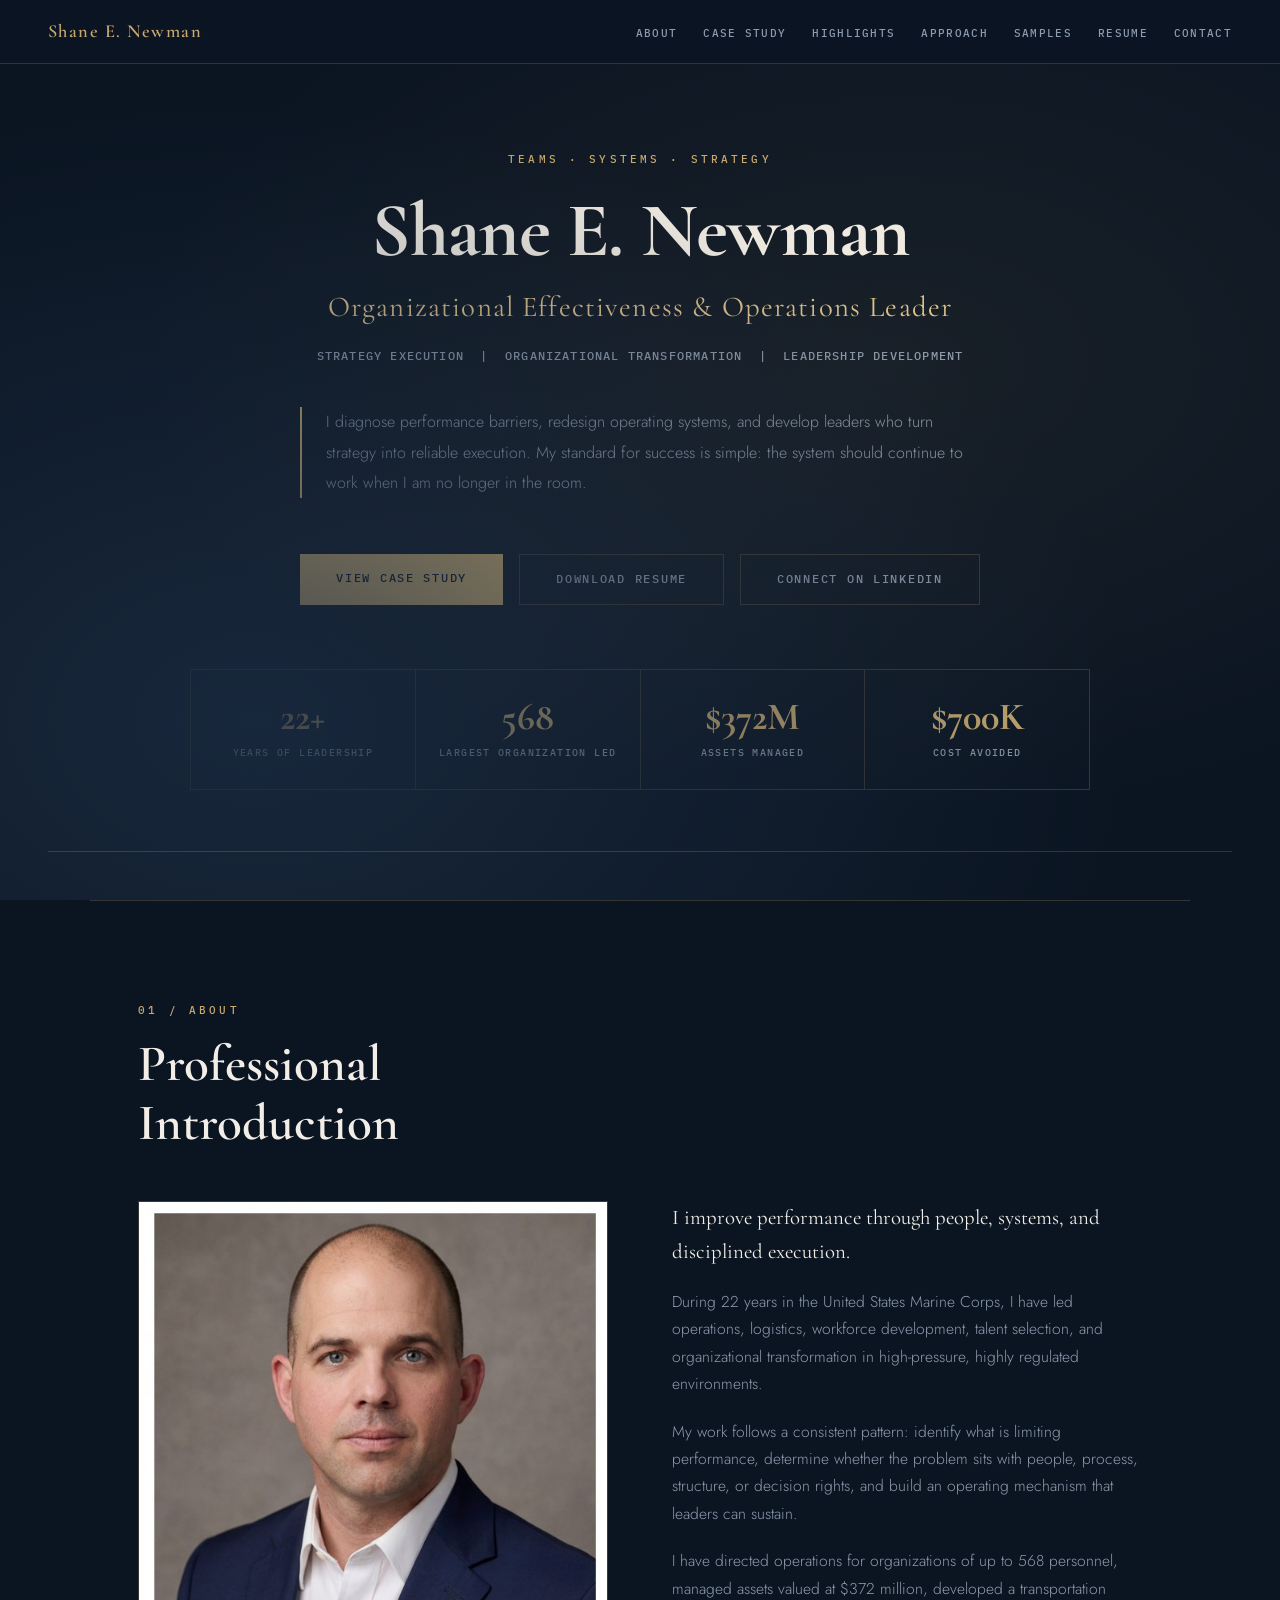
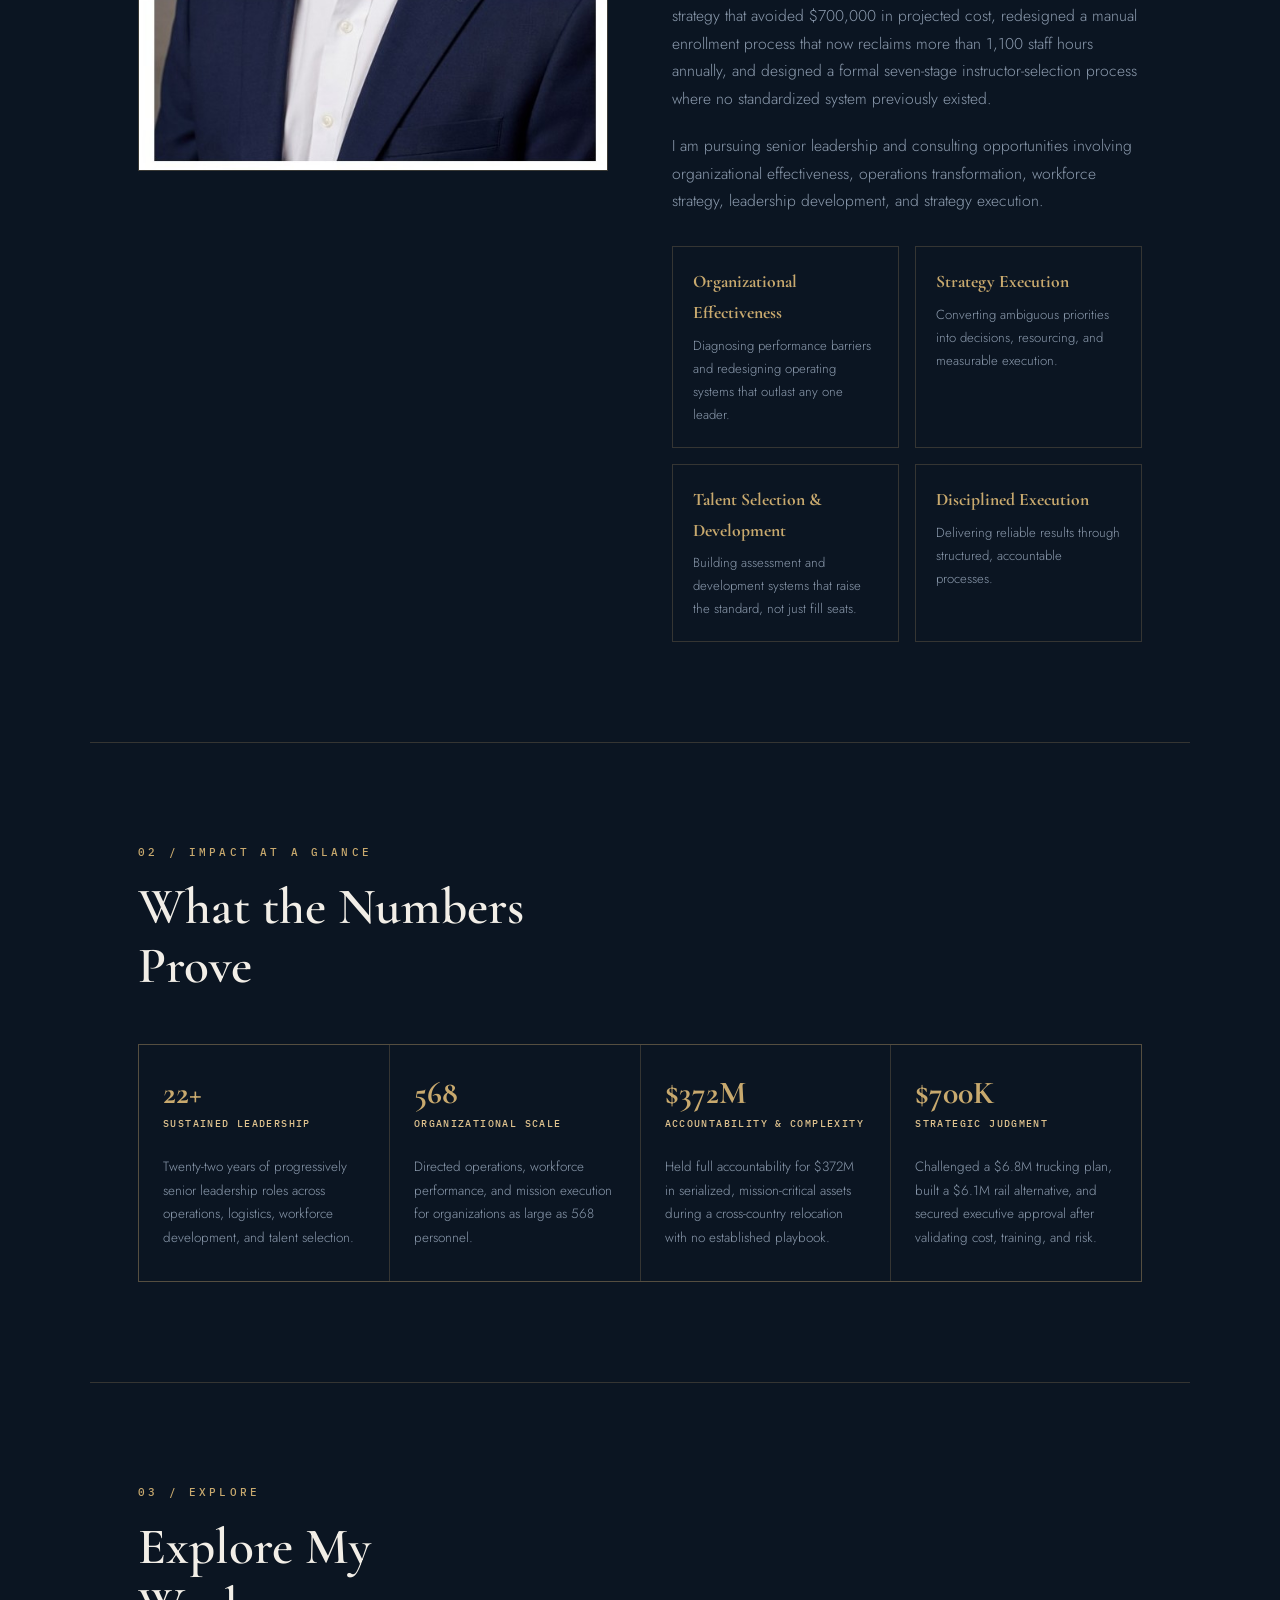
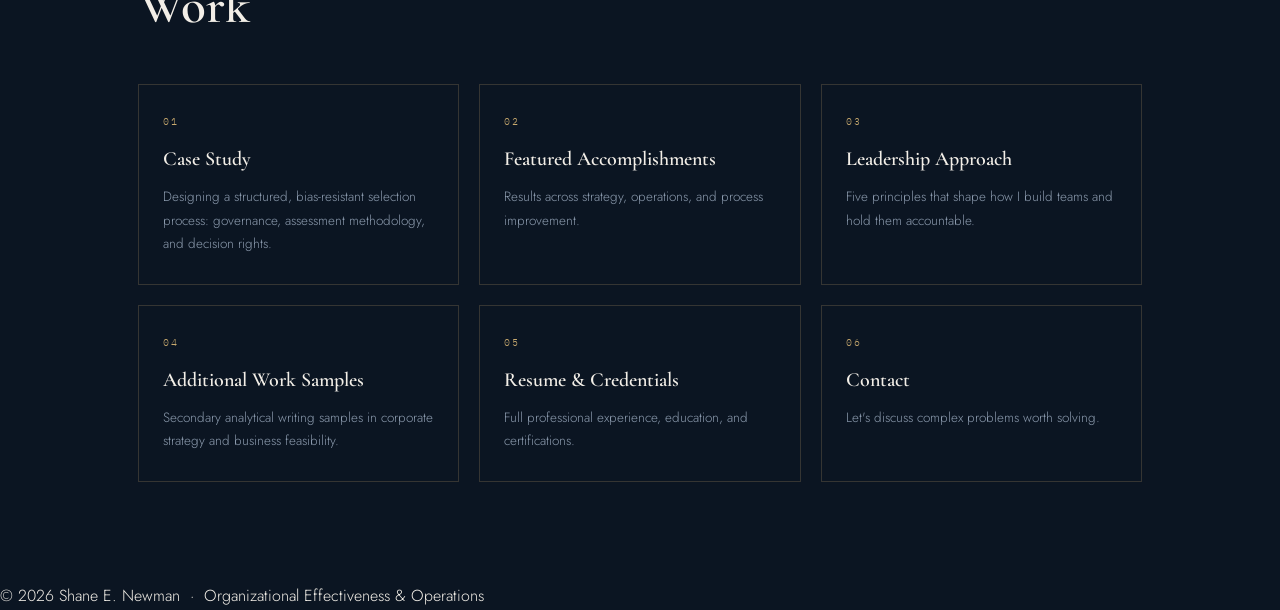
==== commit 90ae06bb: "Add files via upload" ====
--- a/index.html
+++ b/index.html
@@ -9,7 +9,14 @@
   <meta property="og:description" content="Strategy Execution | Organizational Transformation | Leadership Development. 22 years leading operations, workforce transformation, and talent systems." />
   <meta property="og:type" content="website" />
   <meta property="og:url" content="https://shanenewman.org/" />
+  <meta property="og:image" content="https://shanenewman.org/og-thumbnail.png" />
+  <meta property="og:image:width" content="1200" />
+  <meta property="og:image:height" content="630" />
   <link rel="canonical" href="https://shanenewman.org/" />
+  <meta name="twitter:card" content="summary_large_image" />
+  <meta name="twitter:title" content="Shane E. Newman | Organizational Effectiveness &amp; Operations Leader" />
+  <meta name="twitter:description" content="Strategy Execution | Organizational Transformation | Leadership Development. 22 years leading operations, workforce transformation, and talent systems." />
+  <meta name="twitter:image" content="https://shanenewman.org/og-thumbnail.png" />
   <link href="https://fonts.googleapis.com/css2?family=Cormorant+Garamond:wght@400;500;600;700&family=Jost:wght@300;400;500;600&family=IBM+Plex+Mono:wght@400;500&display=swap" rel="stylesheet"/>
   <link rel="stylesheet" href="style.css" />
 </head>
@@ -111,6 +118,11 @@
     <h2 class="section-title fade-in">What the Numbers<br>Prove</h2>
     <div class="impact-grid fade-in">
       <div class="impact-card">
+        <p class="impact-value">22+</p>
+        <p class="impact-label">Sustained Leadership</p>
+        <p class="impact-proof">Twenty-two years of progressively senior leadership roles across operations, logistics, workforce development, and talent selection.</p>
+      </div>
+      <div class="impact-card">
         <p class="impact-value">568</p>
         <p class="impact-label">Organizational Scale</p>
         <p class="impact-proof">Directed operations, workforce performance, and mission execution for organizations as large as 568 personnel.</p>
@@ -124,11 +136,6 @@
         <p class="impact-value">$700K</p>
         <p class="impact-label">Strategic Judgment</p>
         <p class="impact-proof">Challenged a $6.8M trucking plan, built a $6.1M rail alternative, and secured executive approval after validating cost, training, and risk.</p>
-      </div>
-      <div class="impact-card">
-        <p class="impact-value">1,100+</p>
-        <p class="impact-label">Process Improvement</p>
-        <p class="impact-proof">Redesigned a manual, error-prone enrollment process into a QR-based self-service system, reclaiming more than 1,100 staff hours a year across six academies.</p>
       </div>
     </div>
   </section>
@@ -174,27 +181,4 @@
   </section>
 
   <footer>
-    &copy; 2026 Shane E. Newman &nbsp;&middot;&nbsp; Organizational Effectiveness &amp; Operations Leader
-  </footer>
-
-  <script>
-    const observer = new IntersectionObserver((entries) => {
-      entries.forEach((entry, i) => {
-        if (entry.isIntersecting) {
-          setTimeout(() => entry.target.classList.add('visible'), i * 80);
-        }
-      });
-    }, { threshold: 0.1 });
-
-    document.querySelectorAll('.fade-in').forEach(el => observer.observe(el));
-
-    document.querySelectorAll('.nav-links a').forEach(link => {
-      link.addEventListener('click', () => {
-        document.querySelector('.nav-links').classList.remove('open');
-      });
-    });
-  </script>
-
-</body>
-</html>
-                   +    &copy; 2026 Shane E. Newman &nbsp;&middot;&nbsp; Organizational Effectiveness &amp; Operations
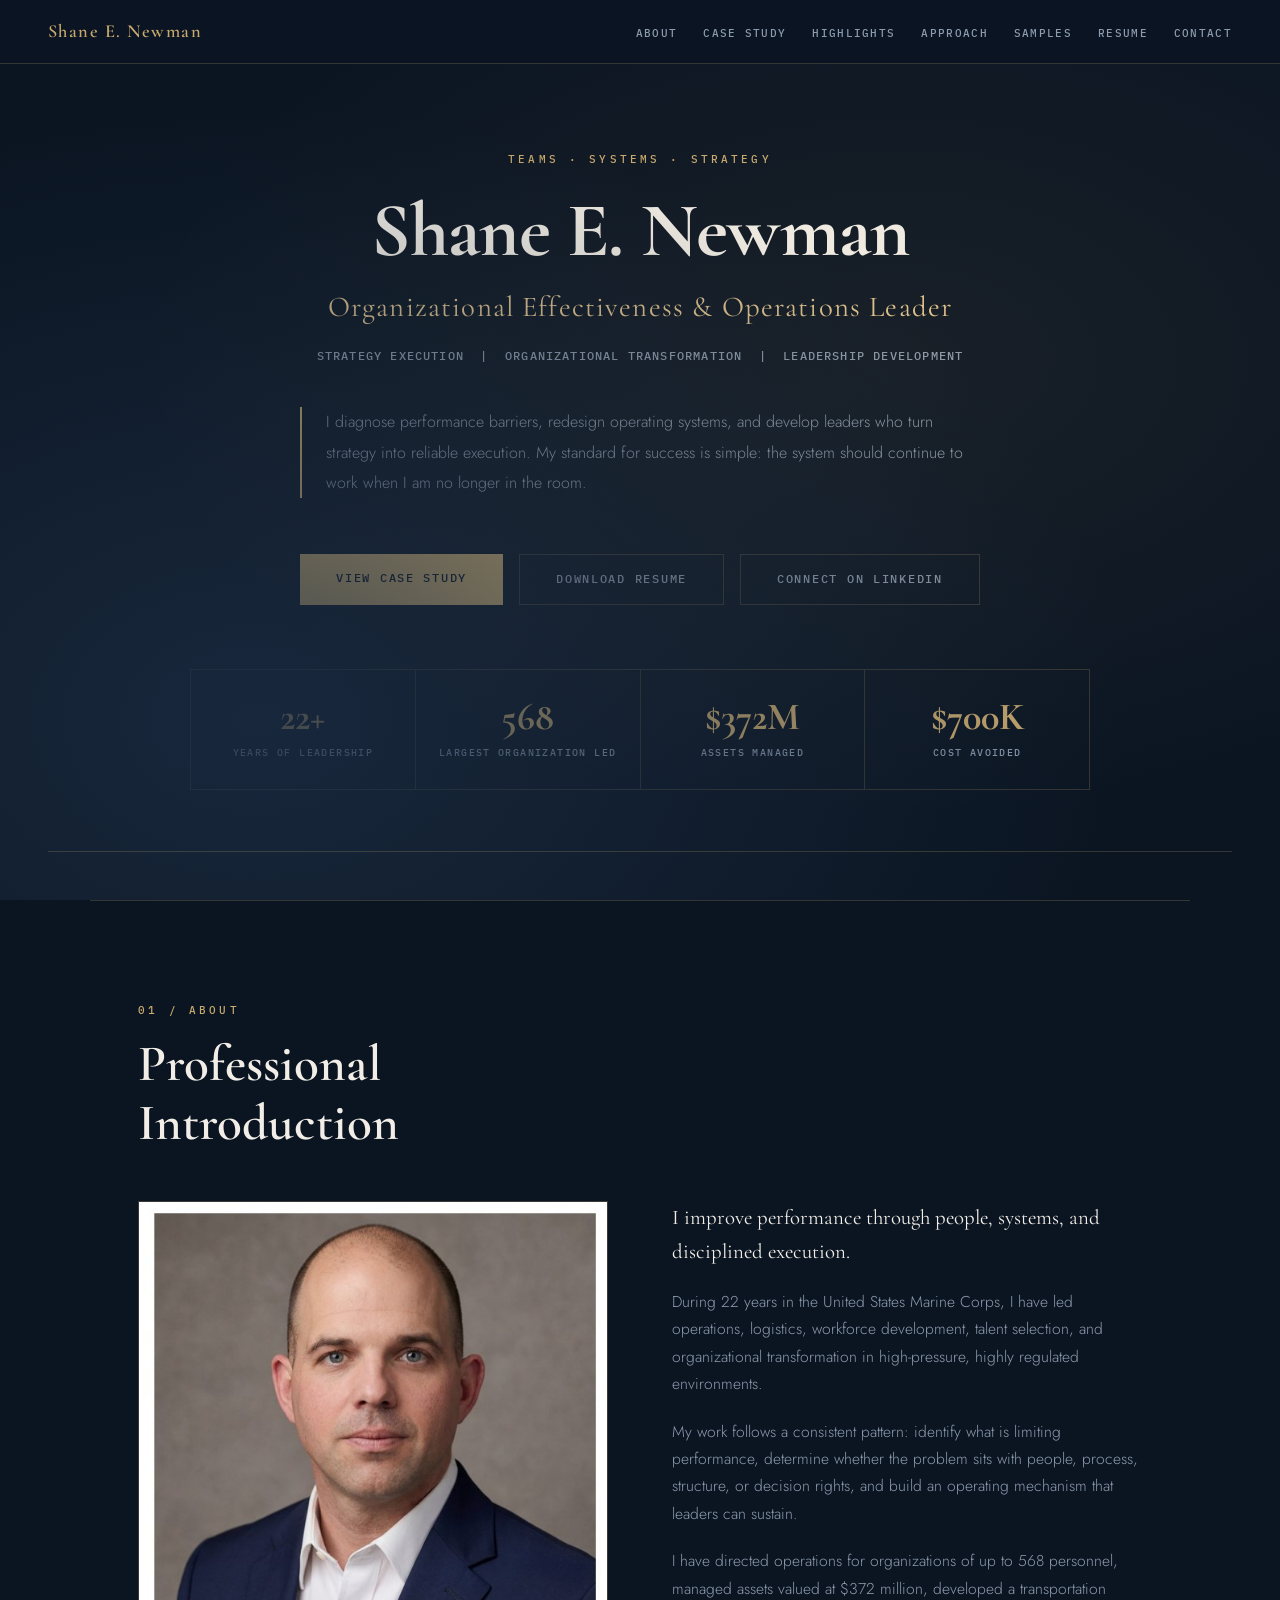
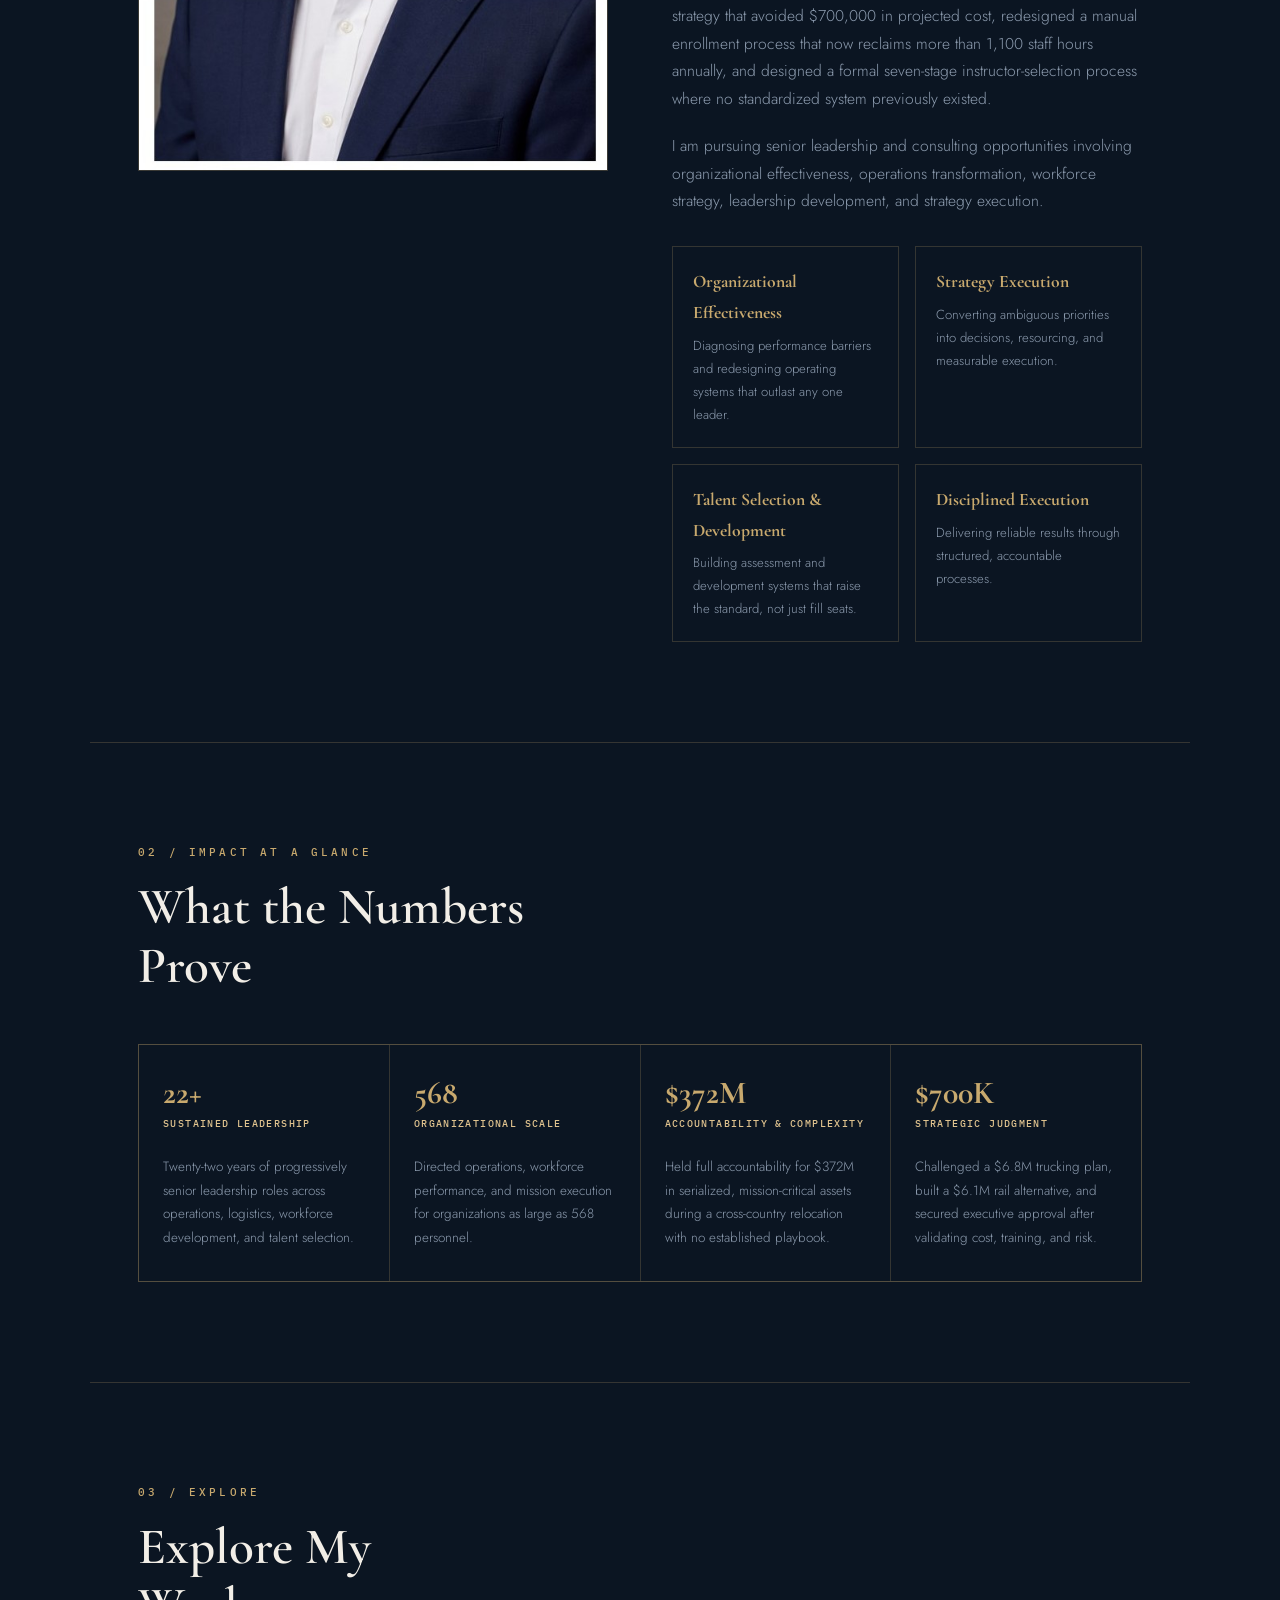
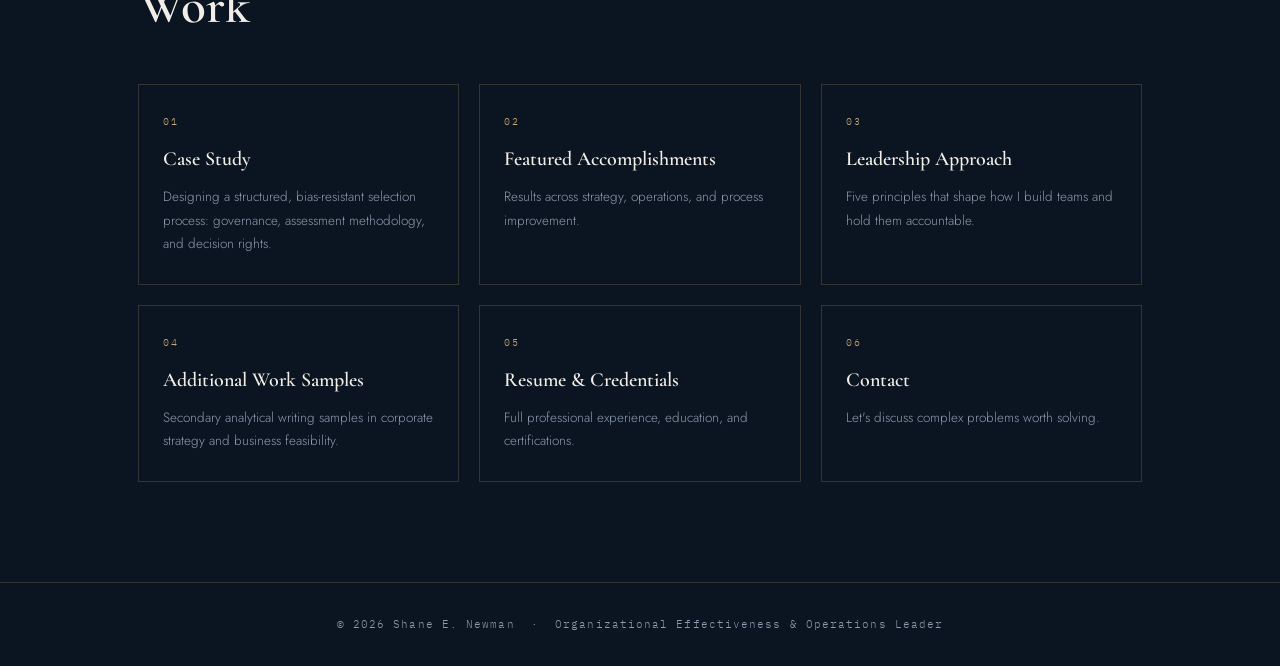
==== commit a56910e1: "Add files via upload" ====
--- a/index.html
+++ b/index.html
@@ -181,4 +181,26 @@
   </section>
 
   <footer>
-    &copy; 2026 Shane E. Newman &nbsp;&middot;&nbsp; Organizational Effectiveness &amp; Operations+    &copy; 2026 Shane E. Newman &nbsp;&middot;&nbsp; Organizational Effectiveness &amp; Operations Leader
+  </footer>
+
+  <script>
+    const observer = new IntersectionObserver((entries) => {
+      entries.forEach((entry, i) => {
+        if (entry.isIntersecting) {
+          setTimeout(() => entry.target.classList.add('visible'), i * 80);
+        }
+      });
+    }, { threshold: 0.1 });
+
+    document.querySelectorAll('.fade-in').forEach(el => observer.observe(el));
+
+    document.querySelectorAll('.nav-links a').forEach(link => {
+      link.addEventListener('click', () => {
+        document.querySelector('.nav-links').classList.remove('open');
+      });
+    });
+  </script>
+
+</body>
+</html>
--- a/style.css
+++ b/style.css
@@ -917,4 +917,78 @@
 
 .contact-item-label {
   font-family: 'IBM Plex Mono', monospace;
-  font-size: 0.6rem+  font-size: 0.6rem;
+  letter-spacing: 0.2em;
+  text-transform: uppercase;
+  color: var(--gold);
+  display: block;
+  margin-bottom: 2px;
+  font-weight: 500;
+}
+
+/* FOOTER */
+footer {
+  text-align: center;
+  padding: 32px 48px;
+  border-top: 1px solid var(--divider);
+  font-family: 'IBM Plex Mono', monospace;
+  font-size: 0.68rem;
+  color: var(--grey);
+  letter-spacing: 0.1em;
+}
+
+/* FADE IN */
+.fade-in {
+  opacity: 0;
+  transform: translateY(24px);
+  transition: opacity 0.6s ease, transform 0.6s ease;
+}
+
+.fade-in.visible {
+  opacity: 1;
+  transform: translateY(0);
+}
+
+@media (prefers-reduced-motion: reduce) {
+  html { scroll-behavior: auto; }
+  .fade-in { opacity: 1; transform: none; transition: none; }
+  .experience-entry::before { transition: none; }
+}
+
+a:focus-visible, button:focus-visible {
+  outline: 2px solid var(--gold);
+  outline-offset: 3px;
+}
+
+@media (max-width: 860px) {
+  nav { padding: 0 20px; }
+  .nav-links {
+    display: none;
+    position: absolute;
+    top: 64px;
+    left: 0; right: 0;
+    background: rgba(11, 21, 34, 0.98);
+    border-bottom: 1px solid var(--divider);
+    flex-direction: column;
+    gap: 0;
+    padding: 12px 0;
+  }
+  .nav-links.open { display: flex; }
+  .nav-links li { padding: 12px 24px; }
+  .nav-toggle { display: block; }
+  section { padding: 70px 20px; }
+  #home { padding: 100px 20px 60px; }
+  .about-grid, .contact-grid, .values-grid, .case-intro, .case-facts, .impact-grid, .edu-list, .nav-cards, .impact-metrics, .contact-cards { grid-template-columns: 1fr; }
+  .about-grid > div:first-child { position: static !important; }
+  .case-fact { padding-right: 0; border-right: none; border-bottom: 1px solid var(--divider); padding-bottom: 20px; }
+  .case-fact:last-child { border-bottom: none; padding-bottom: 0; }
+  .impact-card { border-bottom: 1px solid var(--divider); }
+  .impact-metric { border-right: none; border-bottom: 1px solid var(--divider); }
+  .impact-metric:last-child { border-bottom: none; }
+  .decision { grid-template-columns: 1fr; gap: 8px; }
+  .hero-stats { flex-wrap: wrap; }
+  .hero-stat { flex: 1 1 50%; border-bottom: 1px solid var(--divider); }
+  .page-hero { padding: 120px 20px 40px; }
+  .page-footer-nav { padding: 0 20px 60px; }
+  .contact-inner { padding: 120px 20px 80px; }
+}
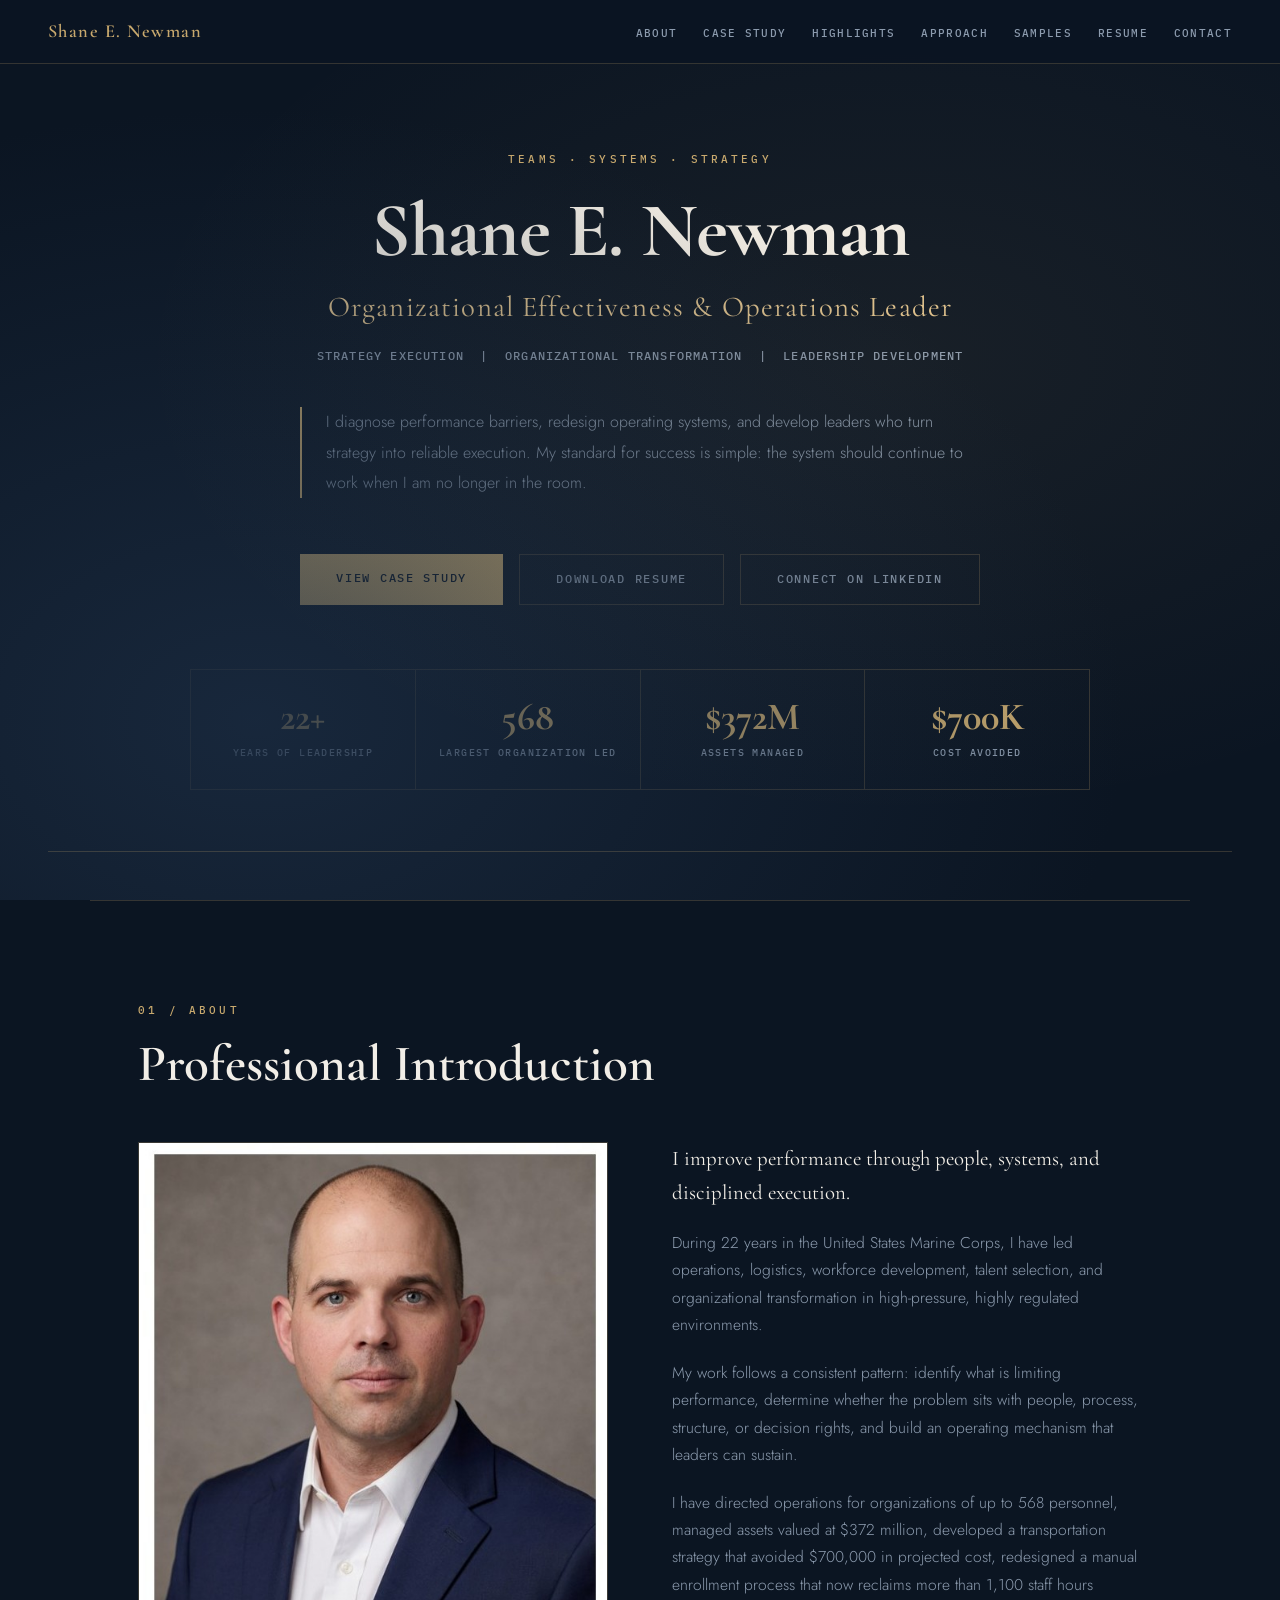
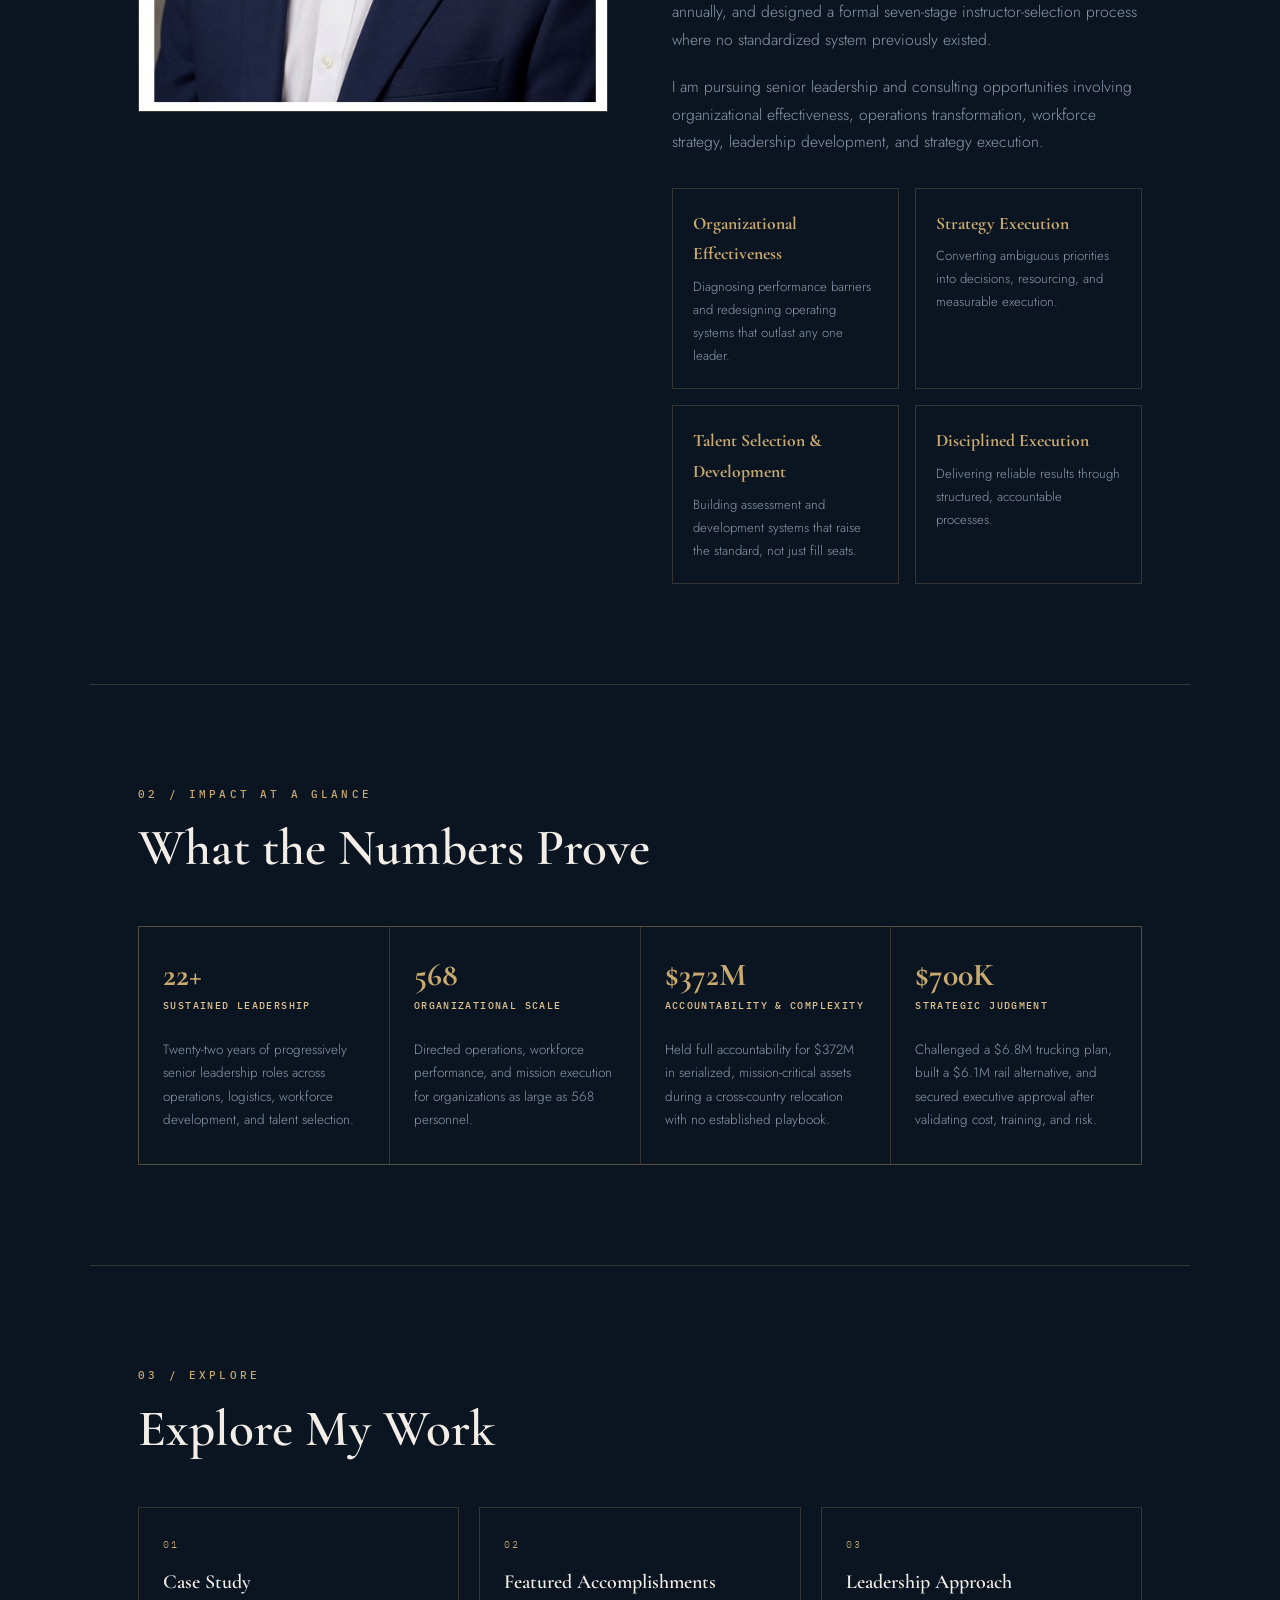
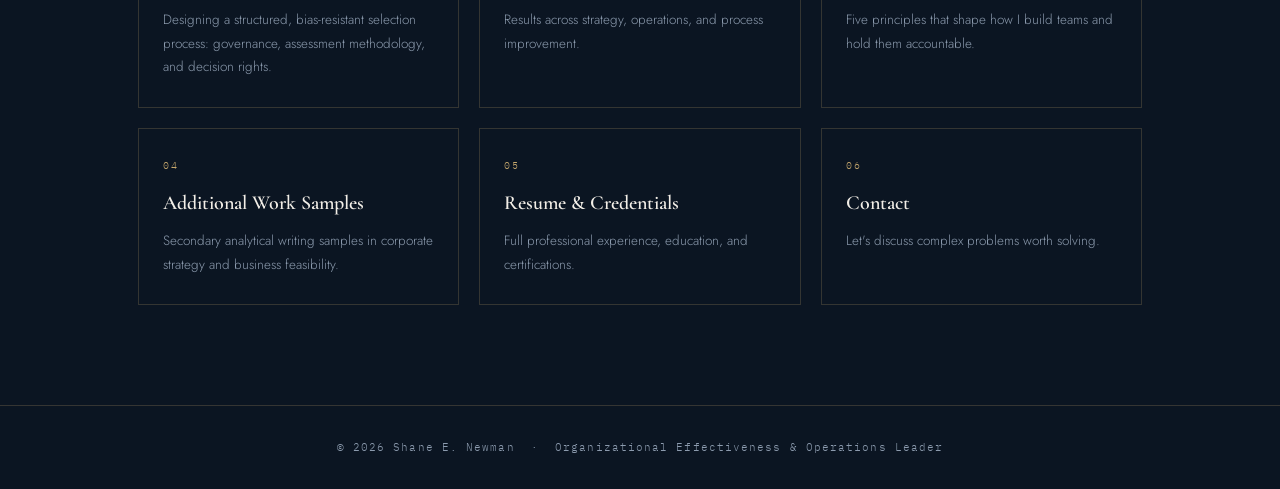
==== commit 2cb40cb8: "Add files via upload" ====
--- a/index.html
+++ b/index.html
@@ -77,7 +77,7 @@
   <!-- ABOUT -->
   <section id="about">
     <p class="section-label fade-in">01 / About</p>
-    <h2 class="section-title fade-in">Professional<br>Introduction</h2>
+    <h2 class="section-title fade-in">Professional Introduction</h2>
     <div class="about-grid">
       <div class="fade-in" style="width:100%; position:sticky; top:96px;">
         <img src="AMU.jpg" alt="Shane E. Newman" style="width:100%; display:block; border:1px solid rgba(200,169,110,0.25);" />
@@ -115,7 +115,7 @@
   <!-- IMPACT AT A GLANCE -->
   <section id="impact">
     <p class="section-label fade-in">02 / Impact at a Glance</p>
-    <h2 class="section-title fade-in">What the Numbers<br>Prove</h2>
+    <h2 class="section-title fade-in">What the Numbers Prove</h2>
     <div class="impact-grid fade-in">
       <div class="impact-card">
         <p class="impact-value">22+</p>
@@ -145,7 +145,7 @@
   <!-- EXPLORE -->
   <section id="explore">
     <p class="section-label fade-in">03 / Explore</p>
-    <h2 class="section-title fade-in">Explore My<br>Work</h2>
+    <h2 class="section-title fade-in">Explore My Work</h2>
     <div class="nav-cards fade-in">
       <a class="nav-card" href="case-study.html">
         <span class="nav-card-num">01</span>
--- a/style.css
+++ b/style.css
@@ -885,6 +885,18 @@
 .contact-card-value {
   font-size: 0.98rem;
   color: var(--white);
+}
+
+.contact-close {
+  margin-top: 56px;
+  padding-top: 40px;
+  border-top: 1px solid var(--divider);
+  font-family: 'Cormorant Garamond', serif;
+  font-size: 1.3rem;
+  font-weight: 400;
+  color: var(--white);
+  line-height: 1.6;
+  max-width: 700px;
 }
 
 .contact-items {
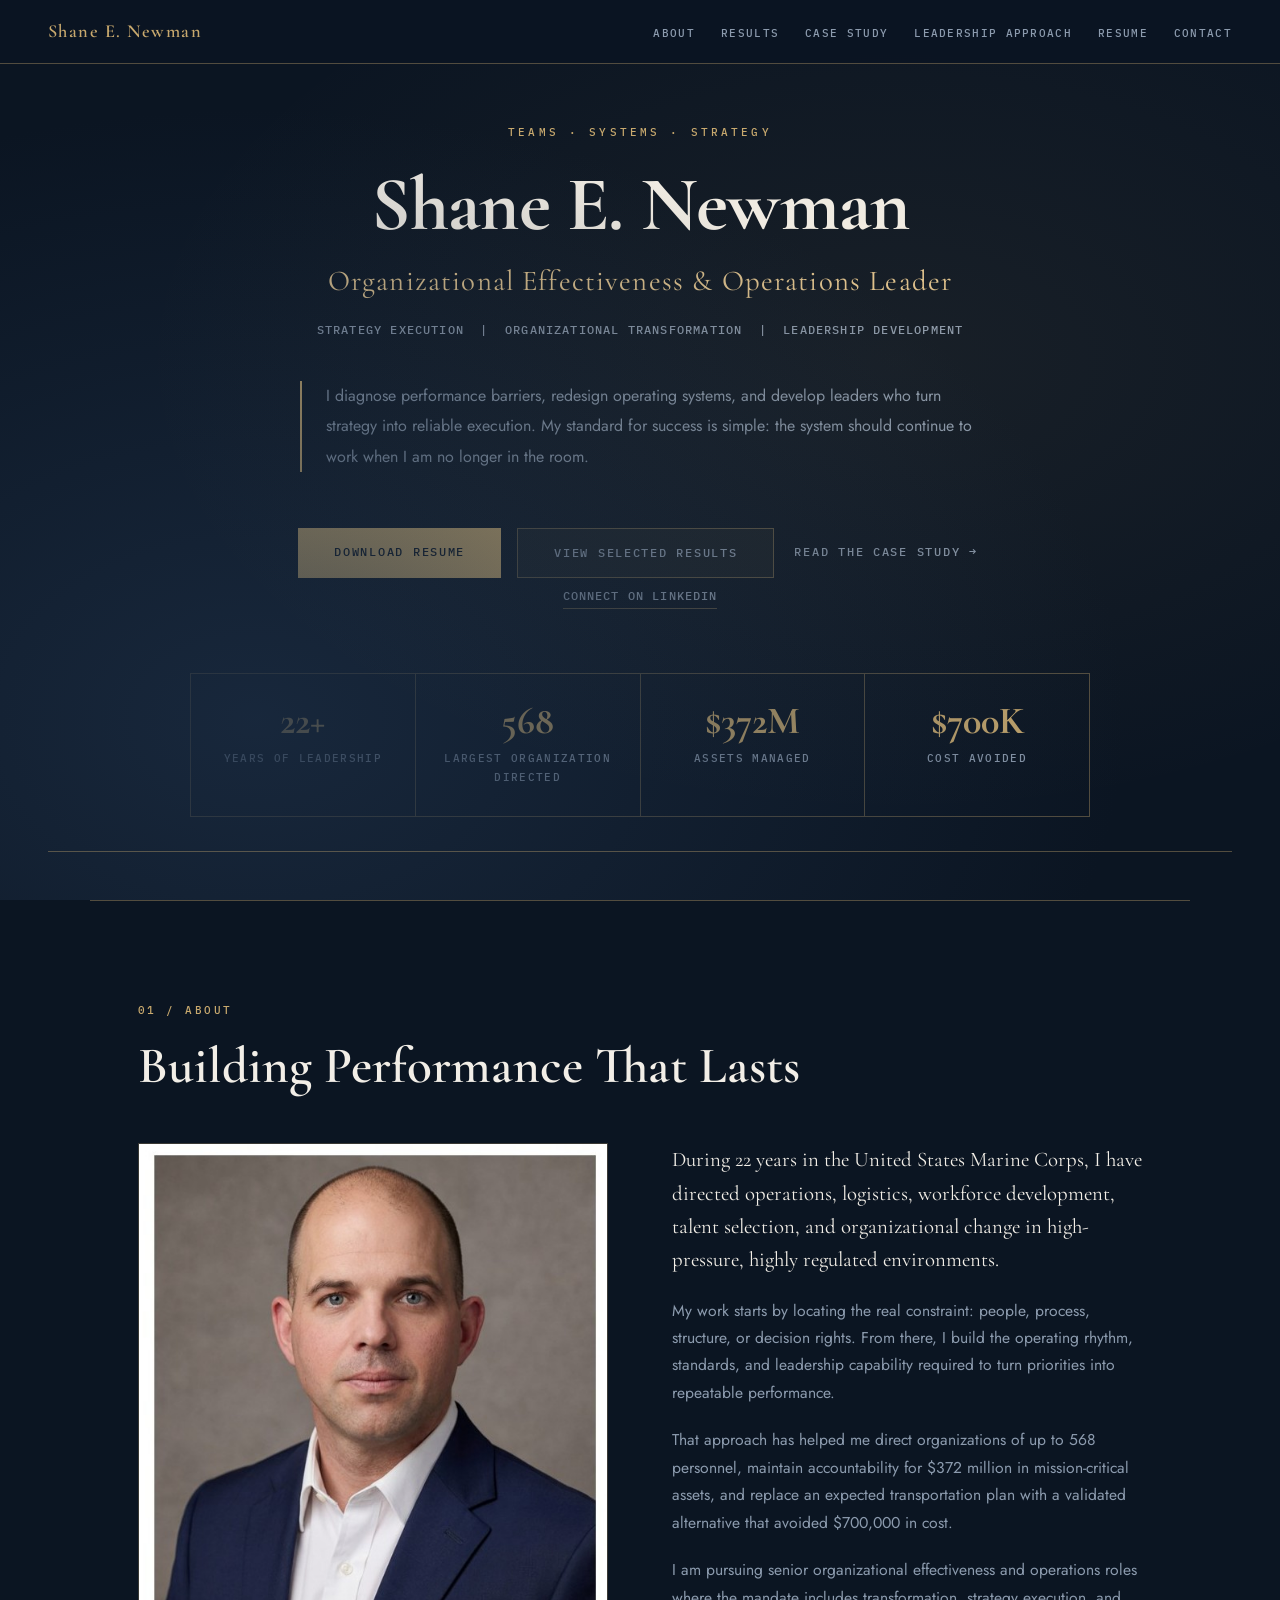
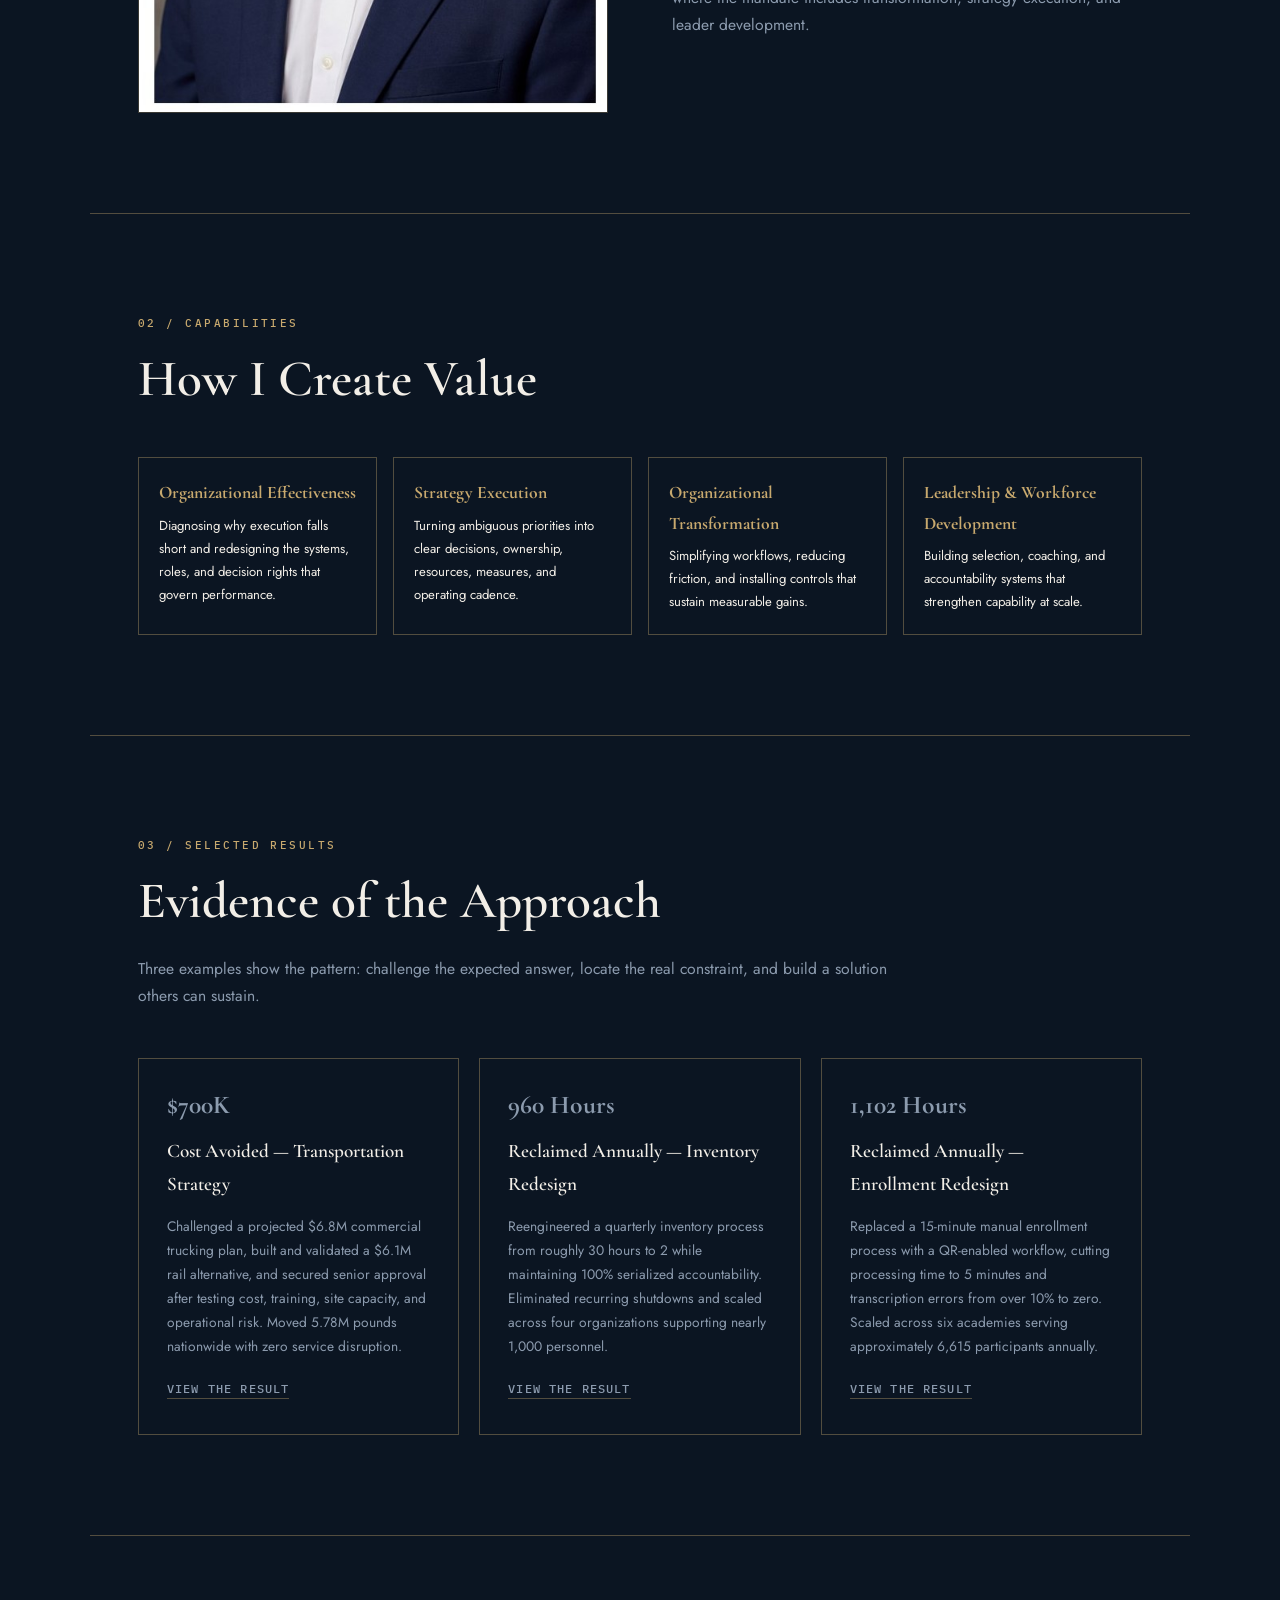
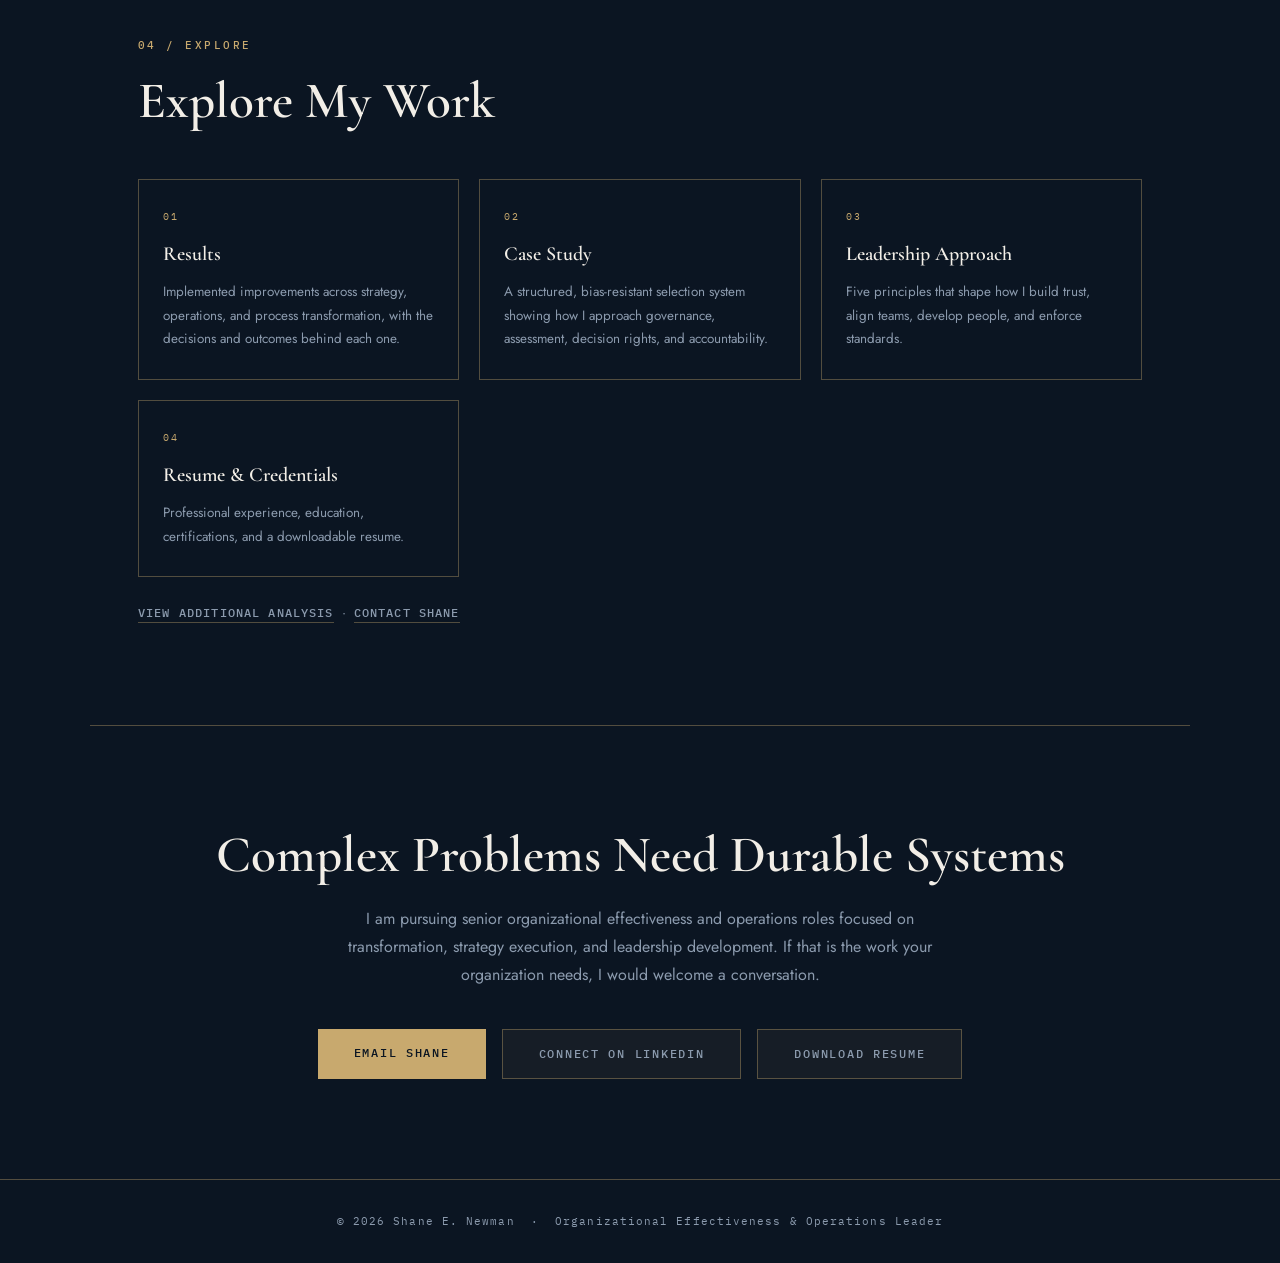
==== commit dc180891: "Add files via upload" ====
--- a/index.html
+++ b/index.html
@@ -28,10 +28,9 @@
     <button class="nav-toggle" aria-label="Toggle navigation" onclick="document.querySelector('.nav-links').classList.toggle('open')">Menu</button>
     <ul class="nav-links">
       <li><a href="index.html#about">About</a></li>
+      <li><a href="highlights.html">Results</a></li>
       <li><a href="case-study.html">Case Study</a></li>
-      <li><a href="highlights.html">Highlights</a></li>
-      <li><a href="approach.html">Approach</a></li>
-      <li><a href="samples.html">Samples</a></li>
+      <li><a href="approach.html">Leadership Approach</a></li>
       <li><a href="resume.html">Resume</a></li>
       <li><a href="contact.html">Contact</a></li>
     </ul>
@@ -47,10 +46,11 @@
       I diagnose performance barriers, redesign operating systems, and develop leaders who turn strategy into reliable execution. My standard for success is simple: the system should continue to work when I am no longer in the room.
     </p>
     <div class="hero-cta">
-      <a href="case-study.html" class="btn-primary">View Case Study</a>
-      <a href="Shane_Newman_Resume.pdf" target="_blank" class="btn-secondary">Download Resume</a>
-      <a href="https://linkedin.com/in/shane-newman" target="_blank" class="btn-secondary">Connect on LinkedIn</a>
-    </div>
+      <a href="Shane_Newman_Resume.pdf" target="_blank" class="btn-primary">Download Resume</a>
+      <a href="#results" class="btn-secondary">View Selected Results</a>
+      <a href="case-study.html" class="btn-tertiary">Read the Case Study &rarr;</a>
+    </div>
+    <a href="https://linkedin.com/in/shane-newman" target="_blank" class="text-link" style="margin-top:8px;">Connect on LinkedIn</a>
     <div class="hero-stats">
       <div class="hero-stat">
         <p class="hero-stat-val">22+</p>
@@ -58,7 +58,7 @@
       </div>
       <div class="hero-stat">
         <p class="hero-stat-val">568</p>
-        <p class="hero-stat-label">Largest Organization Led</p>
+        <p class="hero-stat-label">Largest Organization Directed</p>
       </div>
       <div class="hero-stat">
         <p class="hero-stat-val">$372M</p>
@@ -77,65 +77,71 @@
   <!-- ABOUT -->
   <section id="about">
     <p class="section-label fade-in">01 / About</p>
-    <h2 class="section-title fade-in">Professional Introduction</h2>
+    <h2 class="section-title fade-in">Building Performance That Lasts</h2>
     <div class="about-grid">
       <div class="fade-in" style="width:100%; position:sticky; top:96px;">
         <img src="AMU.jpg" alt="Shane E. Newman" style="width:100%; display:block; border:1px solid rgba(200,169,110,0.25);" />
       </div>
       <div class="about-text fade-in">
-        <p>I improve performance through people, systems, and disciplined execution.</p>
-        <p>During 22 years in the United States Marine Corps, I have led operations, logistics, workforce development, talent selection, and organizational transformation in high-pressure, highly regulated environments.</p>
-        <p>My work follows a consistent pattern: identify what is limiting performance, determine whether the problem sits with people, process, structure, or decision rights, and build an operating mechanism that leaders can sustain.</p>
-        <p>I have directed operations for organizations of up to 568 personnel, managed assets valued at $372 million, developed a transportation strategy that avoided $700,000 in projected cost, redesigned a manual enrollment process that now reclaims more than 1,100 staff hours annually, and designed a formal seven-stage instructor-selection process where no standardized system previously existed.</p>
-        <p>I am pursuing senior leadership and consulting opportunities involving organizational effectiveness, operations transformation, workforce strategy, leadership development, and strategy execution.</p>
-        <div class="values-grid">
-          <div class="value-item">
-            <h4>Organizational Effectiveness</h4>
-            <p>Diagnosing performance barriers and redesigning operating systems that outlast any one leader.</p>
-          </div>
-          <div class="value-item">
-            <h4>Strategy Execution</h4>
-            <p>Converting ambiguous priorities into decisions, resourcing, and measurable execution.</p>
-          </div>
-          <div class="value-item">
-            <h4>Talent Selection &amp; Development</h4>
-            <p>Building assessment and development systems that raise the standard, not just fill seats.</p>
-          </div>
-          <div class="value-item">
-            <h4>Disciplined Execution</h4>
-            <p>Delivering reliable results through structured, accountable processes.</p>
-          </div>
-        </div>
-      </div>
-    </div>
-  </section>
-
-  <div class="section-divider"></div>
-
-  <!-- IMPACT AT A GLANCE -->
-  <section id="impact">
-    <p class="section-label fade-in">02 / Impact at a Glance</p>
-    <h2 class="section-title fade-in">What the Numbers Prove</h2>
-    <div class="impact-grid fade-in">
-      <div class="impact-card">
-        <p class="impact-value">22+</p>
-        <p class="impact-label">Sustained Leadership</p>
-        <p class="impact-proof">Twenty-two years of progressively senior leadership roles across operations, logistics, workforce development, and talent selection.</p>
-      </div>
-      <div class="impact-card">
-        <p class="impact-value">568</p>
-        <p class="impact-label">Organizational Scale</p>
-        <p class="impact-proof">Directed operations, workforce performance, and mission execution for organizations as large as 568 personnel.</p>
-      </div>
-      <div class="impact-card">
-        <p class="impact-value">$372M</p>
-        <p class="impact-label">Accountability &amp; Complexity</p>
-        <p class="impact-proof">Held full accountability for $372M in serialized, mission-critical assets during a cross-country relocation with no established playbook.</p>
-      </div>
-      <div class="impact-card">
-        <p class="impact-value">$700K</p>
-        <p class="impact-label">Strategic Judgment</p>
-        <p class="impact-proof">Challenged a $6.8M trucking plan, built a $6.1M rail alternative, and secured executive approval after validating cost, training, and risk.</p>
+        <p>During 22 years in the United States Marine Corps, I have directed operations, logistics, workforce development, talent selection, and organizational change in high-pressure, highly regulated environments.</p>
+        <p>My work starts by locating the real constraint: people, process, structure, or decision rights. From there, I build the operating rhythm, standards, and leadership capability required to turn priorities into repeatable performance.</p>
+        <p>That approach has helped me direct organizations of up to 568 personnel, maintain accountability for $372 million in mission-critical assets, and replace an expected transportation plan with a validated alternative that avoided $700,000 in cost.</p>
+        <p>I am pursuing senior organizational effectiveness and operations roles where the mandate includes transformation, strategy execution, and leader development.</p>
+      </div>
+    </div>
+  </section>
+
+  <div class="section-divider"></div>
+
+  <!-- CAPABILITIES -->
+  <section id="capabilities">
+    <p class="section-label fade-in">02 / Capabilities</p>
+    <h2 class="section-title fade-in">How I Create Value</h2>
+    <div class="capability-grid fade-in">
+      <div class="value-item">
+        <h4>Organizational Effectiveness</h4>
+        <p>Diagnosing why execution falls short and redesigning the systems, roles, and decision rights that govern performance.</p>
+      </div>
+      <div class="value-item">
+        <h4>Strategy Execution</h4>
+        <p>Turning ambiguous priorities into clear decisions, ownership, resources, measures, and operating cadence.</p>
+      </div>
+      <div class="value-item">
+        <h4>Organizational Transformation</h4>
+        <p>Simplifying workflows, reducing friction, and installing controls that sustain measurable gains.</p>
+      </div>
+      <div class="value-item">
+        <h4>Leadership &amp; Workforce Development</h4>
+        <p>Building selection, coaching, and accountability systems that strengthen capability at scale.</p>
+      </div>
+    </div>
+  </section>
+
+  <div class="section-divider"></div>
+
+  <!-- SELECTED RESULTS -->
+  <section id="results">
+    <p class="section-label fade-in">03 / Selected Results</p>
+    <h2 class="section-title fade-in">Evidence of the Approach</h2>
+    <p class="section-intro fade-in" style="margin-top:-24px;">Three examples show the pattern: challenge the expected answer, locate the real constraint, and build a solution others can sustain.</p>
+    <div class="results-grid fade-in">
+      <div class="result-card">
+        <p class="impact-metric-value">$700K</p>
+        <h3>Cost Avoided &mdash; Transportation Strategy</h3>
+        <p>Challenged a projected $6.8M commercial trucking plan, built and validated a $6.1M rail alternative, and secured senior approval after testing cost, training, site capacity, and operational risk. Moved 5.78M pounds nationwide with zero service disruption.</p>
+        <a href="highlights.html#transportation" class="text-link">View the Result</a>
+      </div>
+      <div class="result-card">
+        <p class="impact-metric-value">960 Hours</p>
+        <h3>Reclaimed Annually &mdash; Inventory Redesign</h3>
+        <p>Reengineered a quarterly inventory process from roughly 30 hours to 2 while maintaining 100% serialized accountability. Eliminated recurring shutdowns and scaled across four organizations supporting nearly 1,000 personnel.</p>
+        <a href="highlights.html#inventory" class="text-link">View the Result</a>
+      </div>
+      <div class="result-card">
+        <p class="impact-metric-value">1,102 Hours</p>
+        <h3>Reclaimed Annually &mdash; Enrollment Redesign</h3>
+        <p>Replaced a 15-minute manual enrollment process with a QR-enabled workflow, cutting processing time to 5 minutes and transcription errors from over 10% to zero. Scaled across six academies serving approximately 6,615 participants annually.</p>
+        <a href="highlights.html#enrollment" class="text-link">View the Result</a>
       </div>
     </div>
   </section>
@@ -144,39 +150,49 @@
 
   <!-- EXPLORE -->
   <section id="explore">
-    <p class="section-label fade-in">03 / Explore</p>
+    <p class="section-label fade-in">04 / Explore</p>
     <h2 class="section-title fade-in">Explore My Work</h2>
     <div class="nav-cards fade-in">
+      <a class="nav-card" href="highlights.html">
+        <span class="nav-card-num">01</span>
+        <h3>Results</h3>
+        <p>Implemented improvements across strategy, operations, and process transformation, with the decisions and outcomes behind each one.</p>
+      </a>
       <a class="nav-card" href="case-study.html">
-        <span class="nav-card-num">01</span>
+        <span class="nav-card-num">02</span>
         <h3>Case Study</h3>
-        <p>Designing a structured, bias-resistant selection process: governance, assessment methodology, and decision rights.</p>
-      </a>
-      <a class="nav-card" href="highlights.html">
-        <span class="nav-card-num">02</span>
-        <h3>Featured Accomplishments</h3>
-        <p>Results across strategy, operations, and process improvement.</p>
+        <p>A structured, bias-resistant selection system showing how I approach governance, assessment, decision rights, and accountability.</p>
       </a>
       <a class="nav-card" href="approach.html">
         <span class="nav-card-num">03</span>
         <h3>Leadership Approach</h3>
-        <p>Five principles that shape how I build teams and hold them accountable.</p>
-      </a>
-      <a class="nav-card" href="samples.html">
+        <p>Five principles that shape how I build trust, align teams, develop people, and enforce standards.</p>
+      </a>
+      <a class="nav-card" href="resume.html">
         <span class="nav-card-num">04</span>
-        <h3>Additional Work Samples</h3>
-        <p>Secondary analytical writing samples in corporate strategy and business feasibility.</p>
-      </a>
-      <a class="nav-card" href="resume.html">
-        <span class="nav-card-num">05</span>
         <h3>Resume &amp; Credentials</h3>
-        <p>Full professional experience, education, and certifications.</p>
-      </a>
-      <a class="nav-card" href="contact.html">
-        <span class="nav-card-num">06</span>
-        <h3>Contact</h3>
-        <p>Let's discuss complex problems worth solving.</p>
-      </a>
+        <p>Professional experience, education, certifications, and a downloadable resume.</p>
+      </a>
+    </div>
+    <p class="fade-in" style="margin-top:24px; font-size:0.85rem; color:var(--grey);">
+      <a href="samples.html" class="text-link">View Additional Analysis</a>
+      &nbsp;&middot;&nbsp;
+      <a href="contact.html" class="text-link">Contact Shane</a>
+    </p>
+  </section>
+
+  <div class="section-divider"></div>
+
+  <!-- CONTACT STRIP -->
+  <section id="contact-strip" style="text-align:center;">
+    <h2 class="section-title fade-in" style="margin-bottom:20px;">Complex Problems Need Durable Systems</h2>
+    <p class="fade-in" style="max-width:640px; margin:0 auto 40px; color:var(--grey); font-size:1rem;">
+      I am pursuing senior organizational effectiveness and operations roles focused on transformation, strategy execution, and leadership development. If that is the work your organization needs, I would welcome a conversation.
+    </p>
+    <div class="hero-cta fade-in">
+      <a href="mailto:shane.e.newman@pm.me" class="btn-primary">Email Shane</a>
+      <a href="https://linkedin.com/in/shane-newman" target="_blank" class="btn-secondary">Connect on LinkedIn</a>
+      <a href="Shane_Newman_Resume.pdf" target="_blank" class="btn-secondary">Download Resume</a>
     </div>
   </section>
 
--- a/style.css
+++ b/style.css
@@ -7,7 +7,7 @@
   --white: #f2eee7;
   --grey: #8c9bae;
   --brick: #b06a4d;
-  --divider: rgba(200, 169, 110, 0.22);
+  --divider: rgba(200, 169, 110, 0.38);
 }
 
 * { margin: 0; padding: 0; box-sizing: border-box; }
@@ -18,7 +18,7 @@
   background: var(--navy);
   color: var(--white);
   font-family: 'Jost', sans-serif;
-  font-weight: 300;
+  font-weight: 400;
   line-height: 1.75;
 }
 
@@ -191,8 +191,8 @@
 
 .hero-stat-label {
   font-family: 'IBM Plex Mono', monospace;
-  font-size: 0.62rem;
-  letter-spacing: 0.14em;
+  font-size: 0.7rem;
+  letter-spacing: 0.12em;
   text-transform: uppercase;
   color: var(--grey);
   font-weight: 500;
@@ -218,6 +218,7 @@
   display: inline-block;
   padding: 14px 36px;
   border: 1px solid var(--divider);
+  background: rgba(200, 169, 110, 0.06);
   color: var(--grey);
   text-decoration: none;
   font-family: 'IBM Plex Mono', monospace;
@@ -225,10 +226,42 @@
   letter-spacing: 0.15em;
   text-transform: uppercase;
   font-weight: 500;
-  transition: border-color 0.2s, color 0.2s, transform 0.2s;
-}
-
-.btn-secondary:hover { border-color: var(--gold); color: var(--gold); transform: translateY(-2px); }
+  transition: border-color 0.2s, color 0.2s, transform 0.2s, background 0.2s;
+}
+
+.btn-secondary:hover { border-color: var(--gold); color: var(--gold); transform: translateY(-2px); background: rgba(200, 169, 110, 0.1); }
+
+.btn-tertiary {
+  display: inline-flex;
+  align-items: center;
+  padding: 14px 4px;
+  color: var(--grey);
+  text-decoration: none;
+  font-family: 'IBM Plex Mono', monospace;
+  font-size: 0.72rem;
+  letter-spacing: 0.15em;
+  text-transform: uppercase;
+  font-weight: 500;
+  border-bottom: 1px solid transparent;
+  transition: color 0.2s, border-color 0.2s;
+}
+
+.btn-tertiary:hover { color: var(--gold); border-color: var(--gold); }
+
+.text-link {
+  color: var(--grey);
+  text-decoration: none;
+  font-family: 'IBM Plex Mono', monospace;
+  font-size: 0.72rem;
+  letter-spacing: 0.1em;
+  text-transform: uppercase;
+  font-weight: 500;
+  border-bottom: 1px solid var(--divider);
+  padding-bottom: 2px;
+  transition: color 0.2s, border-color 0.2s;
+}
+
+.text-link:hover { color: var(--gold); border-color: var(--gold); }
 
 .btn-outline-gold {
   display: inline-block;
@@ -264,8 +297,8 @@
 
 .section-label {
   font-family: 'IBM Plex Mono', monospace;
-  font-size: 0.66rem;
-  letter-spacing: 0.3em;
+  font-size: 0.7rem;
+  letter-spacing: 0.22em;
   text-transform: uppercase;
   color: var(--gold);
   font-weight: 500;
@@ -435,6 +468,90 @@
   margin: 0 !important;
 }
 
+.philosophy-intro {
+  max-width: 760px;
+  font-size: 1.05rem;
+  color: var(--white);
+  line-height: 1.75;
+  margin-bottom: 40px;
+  border-left: 2px solid var(--gold);
+  padding-left: 24px;
+}
+
+/* PRINCIPLE ROWS (LEADERSHIP APPROACH) */
+.principle-row {
+  display: grid;
+  grid-template-columns: 96px 1fr;
+  gap: 32px;
+  padding: 44px 0;
+  border-top: 1px solid var(--divider);
+}
+
+.principle-row:last-of-type { border-bottom: 1px solid var(--divider); }
+
+.principle-num {
+  font-family: 'Cormorant Garamond', serif;
+  font-size: 2.4rem;
+  font-weight: 700;
+  color: var(--gold);
+  line-height: 1;
+  padding-top: 2px;
+}
+
+.principle-row h3 {
+  font-family: 'Cormorant Garamond', serif;
+  font-size: 1.65rem;
+  color: var(--white);
+  font-weight: 600;
+  margin-bottom: 12px;
+}
+
+.principle-thesis {
+  font-family: 'Cormorant Garamond', serif;
+  font-style: italic;
+  font-size: 1.15rem;
+  color: var(--gold-light);
+  margin-bottom: 16px;
+  line-height: 1.5;
+  max-width: 640px;
+}
+
+.principle-body {
+  font-size: 0.94rem;
+  color: var(--grey);
+  line-height: 1.8;
+  max-width: 680px;
+}
+
+.value-item .in-practice-label {
+  font-family: 'IBM Plex Mono', monospace;
+  font-size: 0.6rem !important;
+  letter-spacing: 0.16em;
+  text-transform: uppercase;
+  color: var(--gold);
+  font-weight: 600;
+  margin-top: 16px !important;
+  margin-bottom: 4px !important;
+  display: block;
+}
+
+.value-item .in-practice-body {
+  font-size: 0.8rem !important;
+  color: var(--grey);
+  margin: 0 !important;
+}
+
+.value-item .in-practice-body a {
+  color: var(--gold-light);
+  text-decoration: none;
+  border-bottom: 1px solid var(--divider);
+}
+
+.value-item .in-practice-body a:hover {
+  color: var(--gold);
+  border-color: var(--gold);
+}
+
 /* IMPACT */
 .impact-grid {
   display: grid;
@@ -505,6 +622,16 @@
   display: grid;
   grid-template-columns: repeat(4, 1fr);
   gap: 28px;
+}
+
+.exec-summary {
+  border: 1px solid var(--divider);
+  padding: 28px;
+  background: var(--navy-mid);
+  display: grid;
+  grid-template-columns: repeat(3, 1fr);
+  gap: 28px;
+  margin-bottom: 40px;
 }
 
 .case-fact {
@@ -709,11 +836,84 @@
 
 .impact-metric-label {
   font-family: 'IBM Plex Mono', monospace;
-  font-size: 0.58rem;
-  letter-spacing: 0.12em;
+  font-size: 0.66rem;
+  letter-spacing: 0.1em;
   text-transform: uppercase;
   color: var(--grey);
   line-height: 1.4;
+}
+
+/* SCAN LABELS (Challenge / Decision / Result, Problem / Intervention / Deliverable) */
+.scan-label {
+  font-family: 'IBM Plex Mono', monospace;
+  font-size: 0.62rem;
+  letter-spacing: 0.18em;
+  text-transform: uppercase;
+  color: var(--gold);
+  font-weight: 600;
+  margin-bottom: 4px;
+  display: block;
+}
+
+/* JUMP MENU */
+.jump-menu {
+  display: flex;
+  flex-wrap: wrap;
+  gap: 10px;
+  margin: 28px 0 8px;
+}
+
+.jump-menu a {
+  font-family: 'IBM Plex Mono', monospace;
+  font-size: 0.66rem;
+  letter-spacing: 0.08em;
+  color: var(--grey);
+  text-decoration: none;
+  border: 1px solid var(--divider);
+  padding: 8px 14px;
+  transition: border-color 0.2s, color 0.2s;
+}
+
+.jump-menu a:hover { border-color: var(--gold); color: var(--gold); }
+
+/* RESULTS GRID (HOMEPAGE) */
+.results-grid {
+  display: grid;
+  grid-template-columns: repeat(3, 1fr);
+  gap: 20px;
+}
+
+.result-card {
+  border: 1px solid var(--divider);
+  padding: 32px 28px;
+  transition: border-color 0.2s;
+}
+
+.result-card:hover { border-color: var(--gold); }
+
+.result-card .impact-metric-value {
+  font-size: 1.6rem;
+}
+
+.result-card h3 {
+  font-family: 'Cormorant Garamond', serif;
+  font-size: 1.2rem;
+  color: var(--white);
+  font-weight: 600;
+  margin: 10px 0 12px;
+}
+
+.result-card p {
+  font-size: 0.86rem;
+  color: var(--grey);
+  margin-bottom: 16px;
+}
+
+/* CAPABILITY GRID (HOMEPAGE) */
+.capability-grid {
+  display: grid;
+  grid-template-columns: repeat(4, 1fr);
+  gap: 16px;
 }
 
 /* PRINCIPLE (LEADERSHIP APPROACH DETAIL) */
@@ -739,6 +939,48 @@
 }
 
 .principle p:last-child { margin-bottom: 0; }
+
+/* RESUME BULLETS */
+.resume-bullets {
+  list-style: none;
+  margin-top: 14px;
+}
+
+.resume-bullets li {
+  position: relative;
+  padding-left: 20px;
+  font-size: 0.88rem;
+  color: var(--grey);
+  margin-bottom: 10px;
+  line-height: 1.65;
+}
+
+.resume-bullets li:last-child { margin-bottom: 0; }
+
+.resume-bullets li::before {
+  content: '\2013';
+  position: absolute;
+  left: 0;
+  color: var(--gold);
+}
+
+.resume-summary {
+  font-size: 0.95rem;
+  color: var(--grey);
+  max-width: 780px;
+  margin-bottom: 28px;
+  line-height: 1.75;
+}
+
+.resume-sub-label {
+  font-family: 'IBM Plex Mono', monospace;
+  font-size: 0.64rem;
+  letter-spacing: 0.15em;
+  text-transform: uppercase;
+  color: var(--gold-light);
+  margin: 20px 0 8px;
+  display: block;
+}
 
 /* DOCUMENT PREVIEW */
 .doc-preview {
@@ -990,7 +1232,9 @@
   .nav-toggle { display: block; }
   section { padding: 70px 20px; }
   #home { padding: 100px 20px 60px; }
-  .about-grid, .contact-grid, .values-grid, .case-intro, .case-facts, .impact-grid, .edu-list, .nav-cards, .impact-metrics, .contact-cards { grid-template-columns: 1fr; }
+  .about-grid, .contact-grid, .values-grid, .case-intro, .case-facts, .exec-summary, .impact-grid, .edu-list, .nav-cards, .impact-metrics, .contact-cards, .results-grid, .capability-grid { grid-template-columns: 1fr; }
+  .exec-summary .case-fact { padding-right: 0; border-right: none; border-bottom: 1px solid var(--divider); padding-bottom: 20px; }
+  .exec-summary .case-fact:last-child { border-bottom: none; padding-bottom: 0; }
   .about-grid > div:first-child { position: static !important; }
   .case-fact { padding-right: 0; border-right: none; border-bottom: 1px solid var(--divider); padding-bottom: 20px; }
   .case-fact:last-child { border-bottom: none; padding-bottom: 0; }
@@ -998,6 +1242,8 @@
   .impact-metric { border-right: none; border-bottom: 1px solid var(--divider); }
   .impact-metric:last-child { border-bottom: none; }
   .decision { grid-template-columns: 1fr; gap: 8px; }
+  .principle-row { grid-template-columns: 1fr; gap: 12px; }
+  .principle-num { font-size: 1.8rem; }
   .hero-stats { flex-wrap: wrap; }
   .hero-stat { flex: 1 1 50%; border-bottom: 1px solid var(--divider); }
   .page-hero { padding: 120px 20px 40px; }
